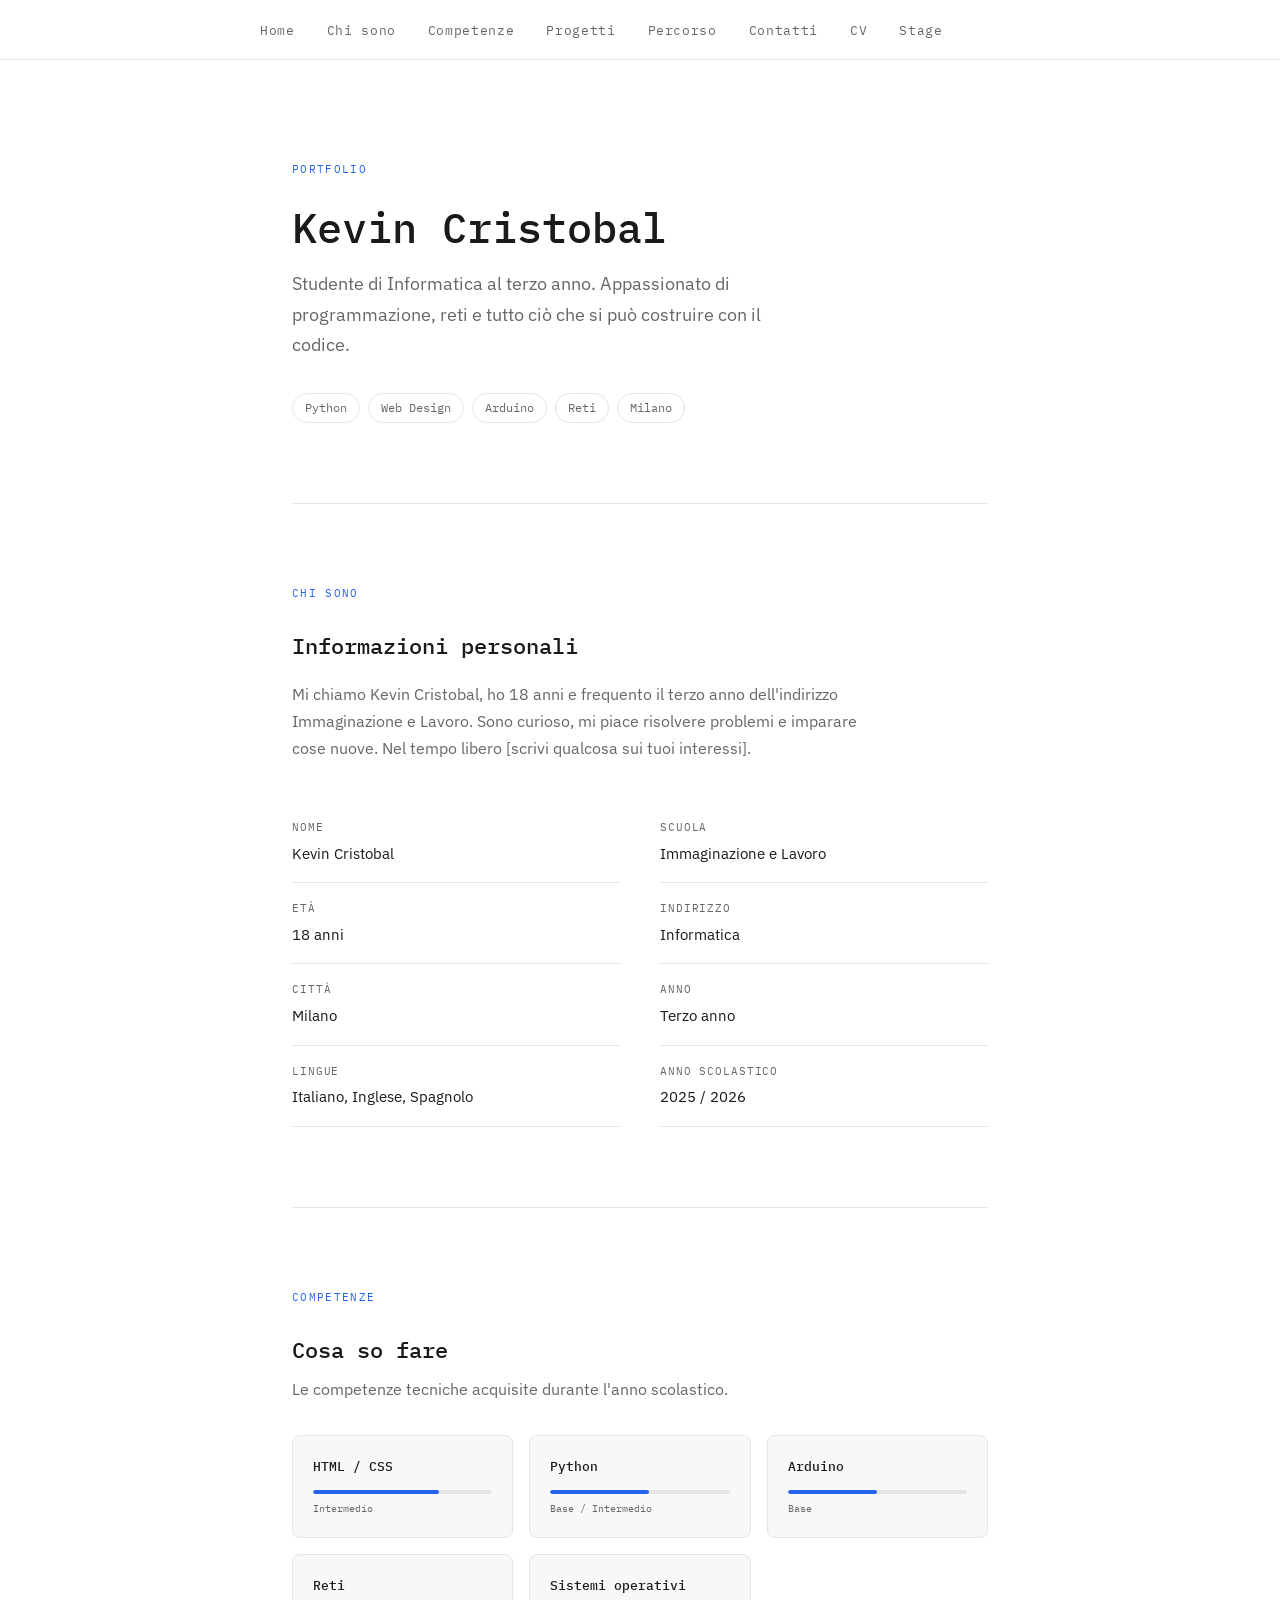
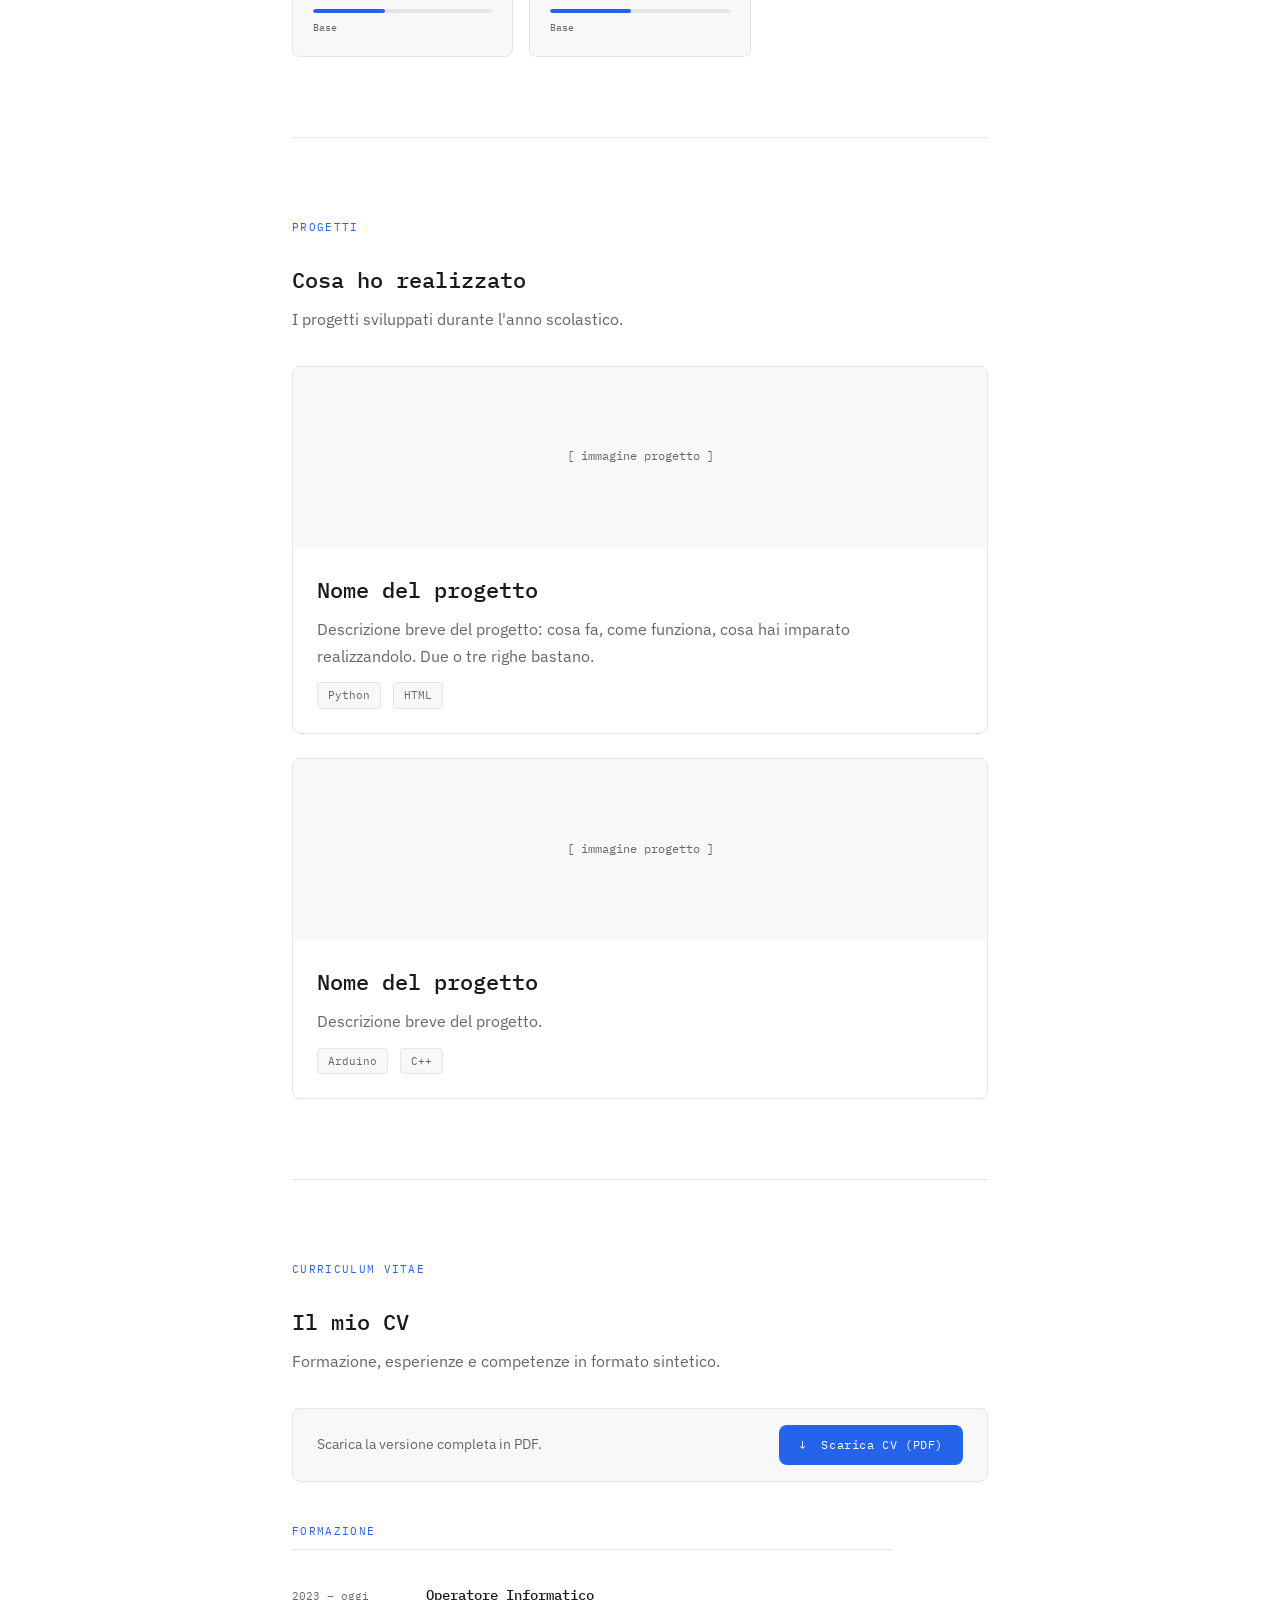
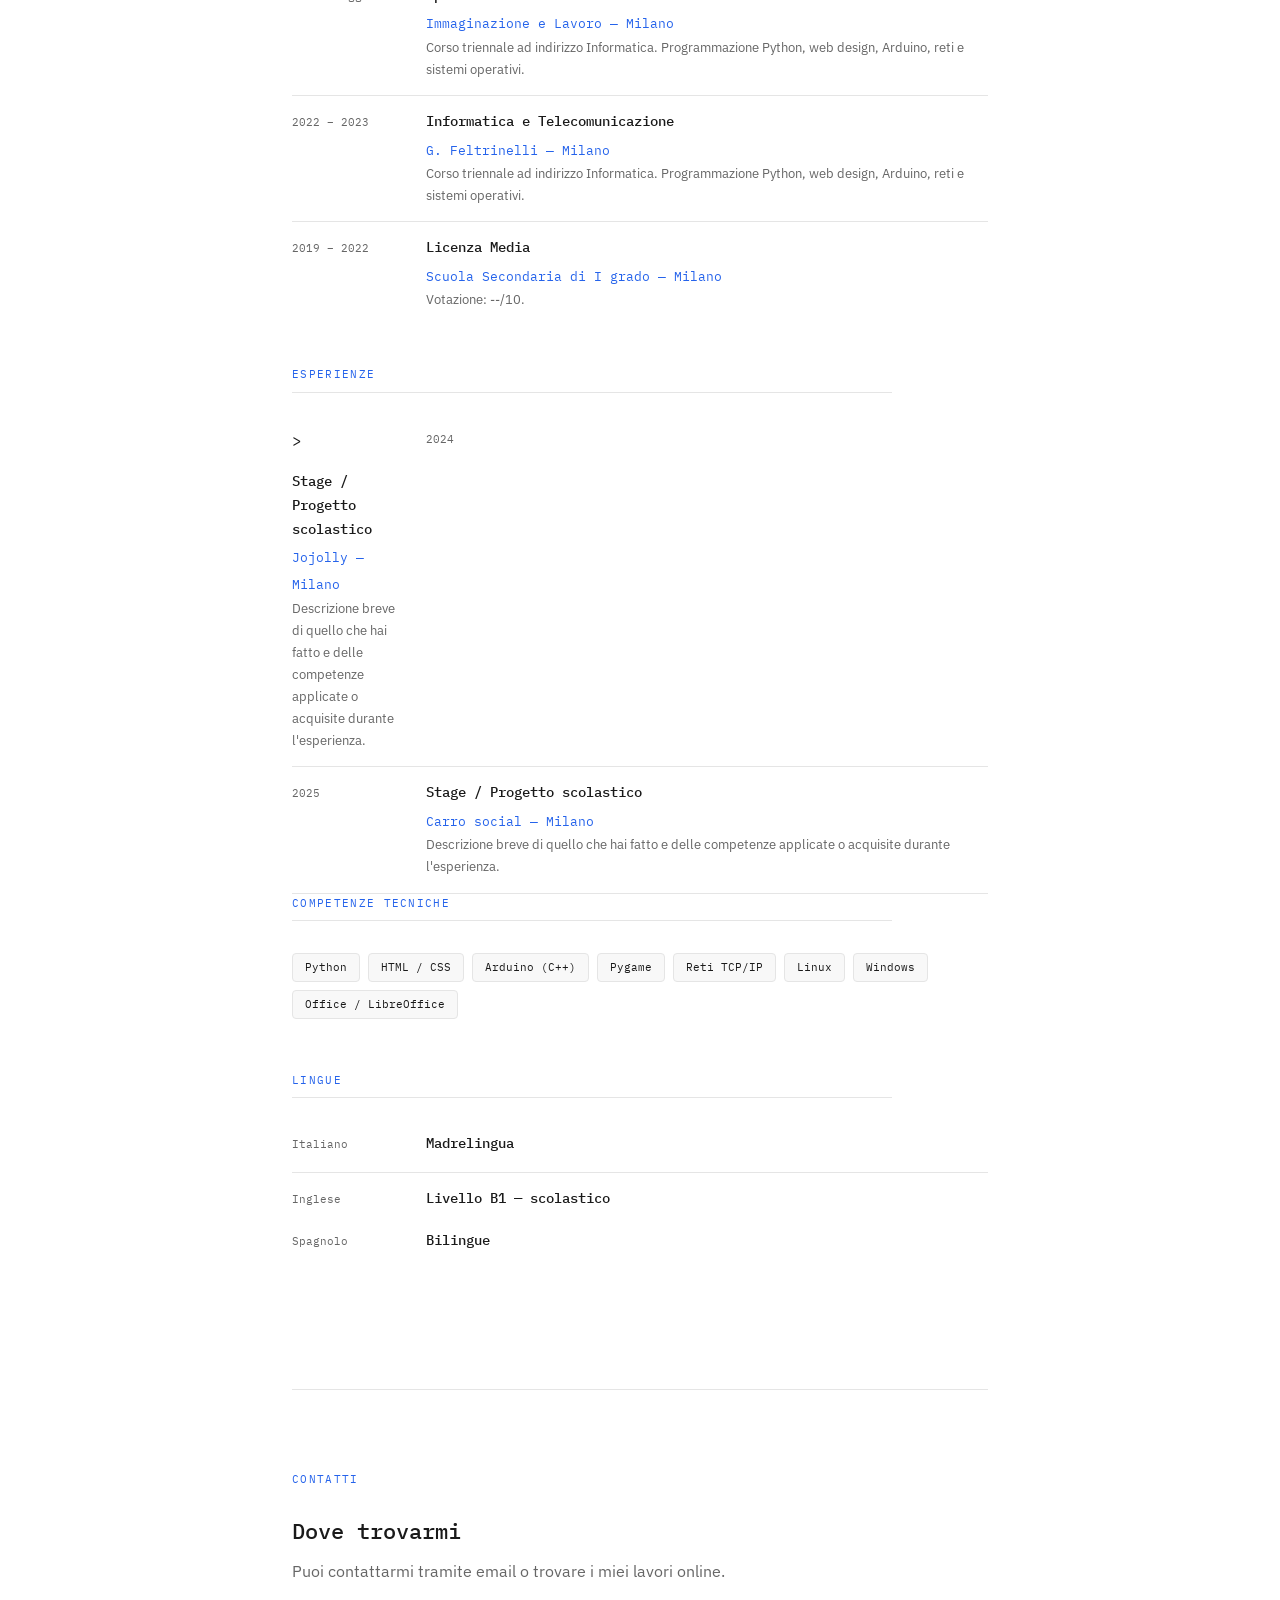
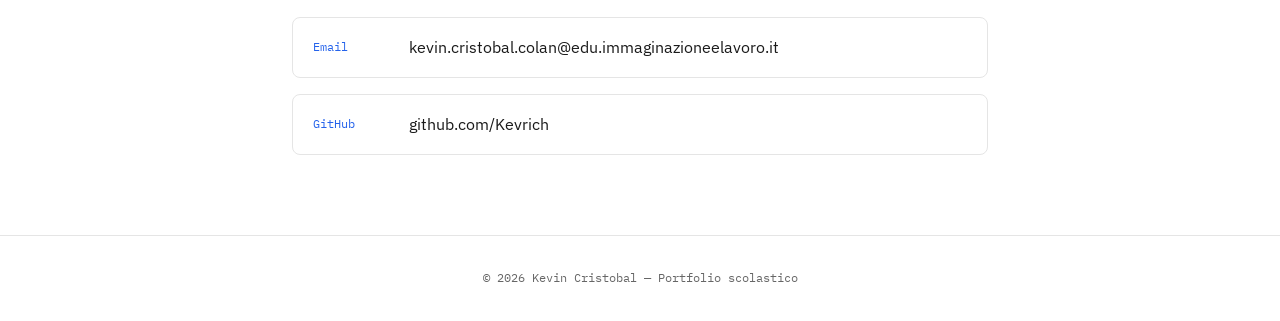
==== index.html @ 0fd861a1 "Update index.html" ====
<!DOCTYPE html>
<html lang="it">
<head>
  <meta charset="UTF-8" />
  <meta name="viewport" content="width=device-width, initial-scale=1.0"/>

  <!-- ✏️ MODIFICA: cambia il titolo con il tuo nome -->
  <title>Kevin Cristobal— Portfolio</title>

  <link rel="preconnect" href="https://fonts.googleapis.com">
  <link href="https://fonts.googleapis.com/css2?family=IBM+Plex+Sans:wght@300;400;500&family=IBM+Plex+Mono:wght@400;500&display=swap" rel="stylesheet">
  <link rel="stylesheet" href="style.css">
</head>

<body>

  <!-- NAVIGAZIONE -->
  <nav>
    <ul>
      <!-- ✏️ puoi cambiare le voci del menu -->
      <li><a href="#hero">Home</a></li>
      <li><a href="#chi-sono">Chi sono</a></li>
      <li><a href="#competenze">Competenze</a></li>
      <li><a href="#progetti">Progetti</a></li>
      <li><a href="#percorso">Percorso</a></li>
      <li><a href="#contatti">Contatti</a></li>
      <li><a href="#cv">CV</a></li>
      <li><a href="./stage.html">Stage</a></li>
    </ul>
  </nav>

  <main>

    <!-- ==========================================
         HERO — presentazione iniziale
         ========================================== -->
    <section id="hero">
      <p class="etichetta">Portfolio</p>

      <!-- ✏️ MODIFICA: il tuo nome e cognome -->
      <h1>Kevin Cristobal</h1>

      <!-- ✏️ MODIFICA: una frase breve su di te -->
      <p class="sottotitolo">
        Studente di Informatica al terzo anno. Appassionato di programmazione,
        reti e tutto ciò che si può costruire con il codice.
      </p>

      <!-- ✏️ MODIFICA: le parole chiave che ti descrivono -->
      <div class="tag-list">
        <span class="tag">Python</span>
        <span class="tag">Web Design</span>
        <span class="tag">Arduino</span>
        <span class="tag">Reti</span>
        <span class="tag">Milano</span>
      </div>
    </section>

    <!-- ==========================================
         CHI SONO
         ========================================== -->
    <section id="chi-sono">
      <p class="etichetta">Chi sono</p>
      <h2>Informazioni personali</h2>

      <!-- ✏️ MODIFICA: scrivi qualcosa su di te -->
      <p style="margin-top: 16px;">
        Mi chiamo Kevin Cristobal, ho 18 anni e frequento il terzo anno
        dell'indirizzo Immaginazione e Lavoro. Sono curioso,
        mi piace risolvere problemi e imparare cose nuove.
        Nel tempo libero [scrivi qualcosa sui tuoi interessi].
      </p>

      <div class="griglia-2col" style="margin-top: 40px;">
        <div>
          <!-- ✏️ MODIFICA: le tue informazioni -->
          <div class="info-riga">
            <span>Nome</span>
            <span>Kevin Cristobal</span>
          </div>
          <div class="info-riga">
            <span>Età</span>
            <span>18 anni</span>
          </div>
          <div class="info-riga">
            <span>Città</span>
            <span>Milano</span>
          </div>
          <div class="info-riga">
            <span>Lingue</span>
            <span>Italiano, Inglese, Spagnolo</span>
          </div>
        </div>
        <div>
          <div class="info-riga">
            <span>Scuola</span>
            <span>Immaginazione e Lavoro</span>
          </div>
          <div class="info-riga">
            <span>Indirizzo</span>
            <span>Informatica</span>
          </div>
          <div class="info-riga">
            <span>Anno</span>
            <span>Terzo anno</span>
          </div>
          <div class="info-riga">
            <span>Anno scolastico</span>
            <span>2025 / 2026</span>
          </div>
        </div>
      </div>
    </section>

    <!-- ==========================================
         COMPETENZE
         ========================================== -->
    <section id="competenze">
      <p class="etichetta">Competenze</p>
      <h2>Cosa so fare</h2>
      <p style="margin-top: 8px;">
        Le competenze tecniche acquisite durante l'anno scolastico.
      </p>

      <!-- ✏️ MODIFICA: le tue competenze e il livello (da 0% a 100%) -->
      <div class="competenze-griglia">

        <div class="competenza-card">
          <h3>HTML / CSS</h3>
          <div class="barra-contenitore">
            <div class="barra" style="width: 70%"></div>
          </div>
          <p class="livello-label">Intermedio</p>
        </div>

        <div class="competenza-card">
          <h3>Python</h3>
          <div class="barra-contenitore">
            <div class="barra" style="width: 55%"></div>
          </div>
          <p class="livello-label">Base / Intermedio</p>
        </div>

        <div class="competenza-card">
          <h3>Arduino</h3>
          <div class="barra-contenitore">
            <div class="barra" style="width: 50%"></div>
          </div>
          <p class="livello-label">Base</p>
        </div>

        <div class="competenza-card">
          <h3>Reti</h3>
          <div class="barra-contenitore">
            <div class="barra" style="width: 40%"></div>
          </div>
          <p class="livello-label">Base</p>
        </div>

        <div class="competenza-card">
          <h3>Sistemi operativi</h3>
          <div class="barra-contenitore">
            <div class="barra" style="width: 45%"></div>
          </div>
          <p class="livello-label">Base</p>
        </div>

        <!-- ✏️ aggiungi altre competenze copiando il blocco sopra -->

      </div>
    </section>

    <!-- ==========================================
         PROGETTI
         ========================================== -->
    <section id="progetti">
      <p class="etichetta">Progetti</p>
      <h2>Cosa ho realizzato</h2>
      <p style="margin-top: 8px;">
        I progetti sviluppati durante l'anno scolastico.
      </p>

      <div class="progetti-lista">

        <!-- PROGETTO 1 — ✏️ MODIFICA con il tuo progetto -->
        <div class="progetto-card">
          <div class="progetto-immagine">
            <!-- ✏️ sostituisci questo placeholder con un'immagine del progetto:
                 <img src="screenshot-progetto.jpg" alt="Nome progetto" style="width:100%;height:100%;object-fit:cover;">
            -->
            [ immagine progetto ]
          </div>
          <div class="progetto-corpo">
            <h2>Nome del progetto</h2>
            <p style="margin-top: 8px;">
              Descrizione breve del progetto: cosa fa, come funziona, cosa hai imparato
              realizzandolo. Due o tre righe bastano.
            </p>
            <div class="progetto-meta">
              <!-- ✏️ aggiungi i linguaggi / strumenti usati -->
              <span class="badge">Python</span>
              <span class="badge">HTML</span>
            </div>
            <!-- ✏️ se hai un link al progetto, inseriscilo qui -->
            <!-- <a href="#" class="progetto-link">→ Vedi il progetto</a> -->
          </div>
        </div>

        <!-- PROGETTO 2 — ✏️ MODIFICA con il tuo progetto -->
        <div class="progetto-card">
          <div class="progetto-immagine">[ immagine progetto ]</div>
          <div class="progetto-corpo">
            <h2>Nome del progetto</h2>
            <p style="margin-top: 8px;">
              Descrizione breve del progetto.
            </p>
            <div class="progetto-meta">
              <span class="badge">Arduino</span>
              <span class="badge">C++</span>
            </div>
          </div>
        </div>

        <!-- ✏️ copia un blocco qui sopra per aggiungere altri progetti -->

      </div>
    </section>

    <!-- ==========================================
         CV
         ========================================== -->
    <section id="cv">
      <p class="etichetta">Curriculum Vitae</p>
      <h2>Il mio CV</h2>
      <p style="margin-top: 8px;">
        Formazione, esperienze e competenze in formato sintetico.
      </p>

      <!-- BOTTONE DOWNLOAD PDF -->
      <div class="cv-download-bar">
        <p>Scarica la versione completa in PDF.</p>
        <!-- ✏️ MODIFICA: sostituisci "cv.pdf" con il nome del tuo file PDF -->
        <a href="c:\Users\Kevin Cristobal\Downloads\KEVIN STEFANO CRISTOBAL COLAN - CV (1).pdf" target="_blank" download="KevinCristobal_CV.pdf" class="btn-scarica">
          ↓ &nbsp;Scarica CV (PDF)
        </a>
      </div>

      <!-- FORMAZIONE -->
      <div class="cv-blocco">
        <p class="cv-blocco-titolo">Formazione</p>

        <!-- ✏️ MODIFICA: il tuo percorso scolastico -->
        <div class="cv-riga">
          <span class="cv-periodo">2023 – oggi</span>
          <div class="cv-contenuto">
            <h3>Operatore Informatico</h3>
            <span class="cv-luogo">Immaginazione e Lavoro — Milano</span>
            <p>Corso triennale ad indirizzo Informatica. Programmazione Python,
               web design, Arduino, reti e sistemi operativi.</p>
          </div>
        </div>

        <div class="cv-riga">
          <span class="cv-periodo">2022 – 2023</span>
          <div class="cv-contenuto">
            <h3>Informatica e Telecomunicazione</h3>
            <span class="cv-luogo">G. Feltrinelli — Milano</span>
            <p>Corso triennale ad indirizzo Informatica. Programmazione Python,
               web design, Arduino, reti e sistemi operativi.</p>
          </div>
        </div>


        <div class="cv-riga">
          <span class="cv-periodo">2019 – 2022</span>
          <div class="cv-contenuto">
            <h3>Licenza Media</h3>
            <!-- ✏️ MODIFICA: la tua scuola media -->
            <span class="cv-luogo">Scuola Secondaria di I grado — Milano</span>
            <p>Votazione: --/10.</p>
          </div>
        </div>

        <!-- ✏️ aggiungi altri blocchi copiando una cv-riga -->
      </div>

      <!-- ESPERIENZE -->
      <div class="cv-blocco">
        <p class="cv-blocco-titolo">Esperienze</p>
        <div class="cv-riga">
        <!-- ✏️ MODIFICA: aggiungi stage, lavori, volontariato, ecc. -->>
          <span class="cv-periodo">2024</span>
          <div class="cv-contenuto">
            <h3>Stage / Progetto scolastico</h3>
            <!-- ✏️ MODIFICA: azienda o contesto -->
            <span class="cv-luogo">Jojolly — Milano</span>
            <p>Descrizione breve di quello che hai fatto e delle competenze
               applicate o acquisite durante l'esperienza.</p>
          </div>
          </div>
              <div class="cv-riga">
          <span class="cv-periodo">2025</span>
          <div class="cv-contenuto">
            <h3>Stage / Progetto scolastico</h3>
            <!-- ✏️ MODIFICA: azienda o contesto -->
            <span class="cv-luogo">Carro social — Milano</span>
            <p>Descrizione breve di quello che hai fatto e delle competenze
               applicate o acquisite durante l'esperienza.</p>
          </div>

        <!-- ✏️ se non hai esperienze lavorative ancora, puoi rimuovere
             questa sezione o usarla per progetti extrascolastici -->
      </div>

      <!-- COMPETENZE TECNICHE -->
      <div class="cv-blocco">
        <p class="cv-blocco-titolo">Competenze tecniche</p>
        <!-- ✏️ MODIFICA: le tue competenze -->
        <div class="cv-skill-lista">
          <span class="cv-skill">Python</span>
          <span class="cv-skill">HTML / CSS</span>
          <span class="cv-skill">Arduino (C++)</span>
          <span class="cv-skill">Pygame</span>
          <span class="cv-skill">Reti TCP/IP</span>
          <span class="cv-skill">Linux</span>
          <span class="cv-skill">Windows</span>
          <span class="cv-skill">Office / LibreOffice</span>
        </div>
      </div>

      <!-- LINGUE -->
      <div class="cv-blocco">
        <p class="cv-blocco-titolo">Lingue</p>

        <div class="cv-riga">
          <span class="cv-periodo">Italiano</span>
          <div class="cv-contenuto">
            <h3>Madrelingua</h3>
          </div>
        </div>

        <div class="cv-riga">
          <span class="cv-periodo">Inglese</span>
          <div class="cv-contenuto">
            <!-- ✏️ MODIFICA: il tuo livello -->
            <h3>Livello B1 — scolastico</h3>
          </div>

          <span class="cv-periodo">Spagnolo</span>
          <div class="cv-contenuto">
            <!-- ✏️ MODIFICA: il tuo livello -->
            <h3>Bilingue</h3>
          </div>
        </div>
      </div>

    </section>

    <!-- ==========================================
         CONTATTI
         ========================================== -->
    <section id="contatti">
      <p class="etichetta">Contatti</p>
      <h2>Dove trovarmi</h2>
      <p style="margin-top: 8px;">
        Puoi contattarmi tramite email o trovare i miei lavori online.
      </p>

      <div class="contatti-lista">

        <!-- ✏️ MODIFICA: la tua email -->
        <a href="/cdn-cgi/l/email-protection#3b4f4e5a7b5e565a525715524f" class="contatto-riga">
          <span class="contatto-icona">Email</span>
          <span><span class="__cf_email__" data-cfemail="5d29283c1d38303c3431733429">kevin.cristobal.colan@edu.immaginazioneelavoro.it</span></span>
        </a>

        <!-- ✏️ MODIFICA: il tuo profilo GitHub (se ce l'hai) -->
        <a href="https://github.com/tuousername" class="contatto-riga" target="_blank">
          <span class="contatto-icona">GitHub</span>
          <span>github.com/Kevrich</span>
        </a>

        <!-- ✏️ aggiungi altri link (LinkedIn, ecc.) copiando il blocco sopra
             oppure cancella quelli che non usi -->

      </div>
    </section>

    

  </main>

    <footer>
    <!-- ✏️ MODIFICA: il tuo nome -->
    © 2026 Kevin Cristobal — Portfolio scolastico
  </footer>

</body>
</html>
---- style.css ----
/* =============================================
   VARIABILI — modifica qui i colori del sito
   Cambiarle qui le cambia su TUTTE le pagine
   ============================================= */
:root {
  --colore-sfondo:     #ffffff;
  --colore-testo:      #1a1a1a;
  --colore-testo-muto: #666666;
  --colore-accento:    #2563eb;   /* ✏️ cambia questo colore con il tuo preferito */
  --colore-bordo:      #e5e5e5;
  --colore-card:       #f8f8f8;

  --font-titoli: 'IBM Plex Mono', monospace;
  --font-testo:  'IBM Plex Sans', sans-serif;

  --larghezza-max: 760px;
  --raggio:        8px;
}

/* =============================================
   RESET E BASE
   ============================================= */
*, *::before, *::after {
  box-sizing: border-box;
  margin: 0;
  padding: 0;
}

html {
  scroll-behavior: smooth;
}

body {
  background-color: var(--colore-sfondo);
  color: var(--colore-testo);
  font-family: var(--font-testo);
  font-size: 16px;
  line-height: 1.7;
}

/* =============================================
   NAVIGAZIONE
   ============================================= */
nav {
  position: sticky;
  top: 0;
  background-color: var(--colore-sfondo);
  border-bottom: 1px solid var(--colore-bordo);
  z-index: 100;
  padding: 0 32px;
}

nav ul {
  list-style: none;
  display: flex;
  gap: 32px;
  max-width: var(--larghezza-max);
  margin: 0 auto;
  padding: 16px 0;
}

nav a {
  text-decoration: none;
  color: var(--colore-testo-muto);
  font-size: 13px;
  font-family: var(--font-titoli);
  letter-spacing: 0.05em;
  transition: color 0.2s;
}

nav a:hover,
nav a.attivo {
  color: var(--colore-accento);
}

/* =============================================
   LAYOUT PRINCIPALE
   ============================================= */
main {
  max-width: var(--larghezza-max);
  margin: 0 auto;
  padding: 0 32px;
}

section {
  padding: 80px 0;
  border-bottom: 1px solid var(--colore-bordo);
}

section:last-child {
  border-bottom: none;
}

/* =============================================
   TIPOGRAFIA
   ============================================= */
.etichetta {
  font-family: var(--font-titoli);
  font-size: 11px;
  letter-spacing: 0.12em;
  text-transform: uppercase;
  color: var(--colore-accento);
  margin-bottom: 24px;
}

h1 {
  font-family: var(--font-titoli);
  font-size: clamp(28px, 5vw, 42px);
  font-weight: 500;
  line-height: 1.2;
  margin-bottom: 16px;
}

/* h1 nella pagina stage è leggermente più piccolo */
.pagina-stage h1 {
  font-size: clamp(24px, 4vw, 36px);
}

h2 {
  font-family: var(--font-titoli);
  font-size: 22px;
  font-weight: 500;
  margin-bottom: 8px;
}

h3 {
  font-family: var(--font-titoli);
  font-size: 15px;
  font-weight: 500;
  margin-bottom: 6px;
}

p {
  color: var(--colore-testo-muto);
  max-width: 600px;
}

a {
  color: var(--colore-accento);
}

/* =============================================
   SEZIONE HERO (intestazione — solo index)
   ============================================= */
#hero {
  padding: 100px 0 80px;
}

#hero .sottotitolo {
  font-size: 18px;
  color: var(--colore-testo-muto);
  margin-bottom: 32px;
  max-width: 520px;
}

.tag-list {
  display: flex;
  flex-wrap: wrap;
  gap: 8px;
  margin-top: 24px;
}

.tag {
  font-family: var(--font-titoli);
  font-size: 12px;
  padding: 4px 12px;
  border: 1px solid var(--colore-bordo);
  border-radius: 100px;
  color: var(--colore-testo-muto);
}

/* =============================================
   SEZIONE CHI SONO — griglia 2 colonne
   ============================================= */
.griglia-2col {
  display: grid;
  grid-template-columns: 1fr 1fr;
  gap: 40px;
  margin-top: 32px;
}

.info-riga {
  display: flex;
  flex-direction: column;
  gap: 4px;
  padding: 16px 0;
  border-bottom: 1px solid var(--colore-bordo);
}

.info-riga span:first-child {
  font-family: var(--font-titoli);
  font-size: 11px;
  text-transform: uppercase;
  letter-spacing: 0.08em;
  color: var(--colore-testo-muto);
}

.info-riga span:last-child {
  font-size: 15px;
  color: var(--colore-testo);
}

/* =============================================
   SEZIONE COMPETENZE
   ============================================= */
.competenze-griglia {
  display: grid;
  grid-template-columns: repeat(auto-fill, minmax(200px, 1fr));
  gap: 16px;
  margin-top: 32px;
}

.competenza-card {
  background: var(--colore-card);
  border: 1px solid var(--colore-bordo);
  border-radius: var(--raggio);
  padding: 20px;
}

.competenza-card h3 {
  font-size: 13px;
  margin-bottom: 12px;
  color: var(--colore-testo);
}

.barra-contenitore {
  background: var(--colore-bordo);
  border-radius: 4px;
  height: 4px;
  overflow: hidden;
}

.barra {
  height: 100%;
  background: var(--colore-accento);
  border-radius: 4px;
}

.livello-label {
  font-family: var(--font-titoli);
  font-size: 10px;
  color: var(--colore-testo-muto);
  margin-top: 6px;
}

/* =============================================
   SEZIONE PROGETTI
   ============================================= */
.progetti-lista {
  display: flex;
  flex-direction: column;
  gap: 24px;
  margin-top: 32px;
}

.progetto-card {
  border: 1px solid var(--colore-bordo);
  border-radius: var(--raggio);
  overflow: hidden;
  transition: border-color 0.2s;
}

.progetto-card:hover {
  border-color: var(--colore-accento);
}

.progetto-immagine {
  width: 100%;
  height: 180px;
  background: var(--colore-card);
  display: flex;
  align-items: center;
  justify-content: center;
  font-family: var(--font-titoli);
  font-size: 12px;
  color: var(--colore-testo-muto);
  /* ✏️ puoi sostituire il colore di sfondo con un'immagine:
     background: url('immagine-progetto.jpg') center/cover; */
}

.progetto-corpo {
  padding: 24px;
}

.progetto-meta {
  display: flex;
  gap: 12px;
  margin-top: 12px;
  flex-wrap: wrap;
}

.badge {
  font-family: var(--font-titoli);
  font-size: 11px;
  padding: 3px 10px;
  border-radius: 4px;
  background: var(--colore-card);
  border: 1px solid var(--colore-bordo);
  color: var(--colore-testo-muto);
}

.progetto-link {
  display: inline-block;
  margin-top: 16px;
  font-family: var(--font-titoli);
  font-size: 12px;
  color: var(--colore-accento);
  text-decoration: none;
}

.progetto-link:hover {
  text-decoration: underline;
}

/* =============================================
   SEZIONE PERCORSO — timeline
   ============================================= */
.timeline {
  margin-top: 32px;
  display: flex;
  flex-direction: column;
  gap: 0;
}

.timeline-item {
  display: grid;
  grid-template-columns: 100px 1fr;
  gap: 24px;
  padding-bottom: 32px;
  position: relative;
}

.timeline-item::before {
  content: '';
  position: absolute;
  left: 91px;
  top: 6px;
  bottom: 0;
  width: 1px;
  background: var(--colore-bordo);
}

.timeline-item:last-child::before {
  display: none;
}

.timeline-anno {
  font-family: var(--font-titoli);
  font-size: 12px;
  color: var(--colore-testo-muto);
  padding-top: 2px;
  text-align: right;
}

.timeline-contenuto {
  padding-left: 20px;
  position: relative;
}

.timeline-contenuto::before {
  content: '';
  position: absolute;
  left: -4px;
  top: 7px;
  width: 8px;
  height: 8px;
  border-radius: 50%;
  background: var(--colore-accento);
}

/* =============================================
   SEZIONE CONTATTI
   ============================================= */
.contatti-lista {
  margin-top: 32px;
  display: flex;
  flex-direction: column;
  gap: 16px;
}

.contatto-riga {
  display: flex;
  align-items: center;
  gap: 16px;
  padding: 16px 20px;
  border: 1px solid var(--colore-bordo);
  border-radius: var(--raggio);
  text-decoration: none;
  color: var(--colore-testo);
  transition: border-color 0.2s, background 0.2s;
}

.contatto-riga:hover {
  border-color: var(--colore-accento);
  background: var(--colore-card);
}

.contatto-icona {
  font-family: var(--font-titoli);
  font-size: 12px;
  color: var(--colore-accento);
  min-width: 80px;
}

/* =============================================
   SEZIONE CV
   ============================================= */
.cv-download-bar {
  display: flex;
  align-items: center;
  justify-content: space-between;
  background: var(--colore-card);
  border: 1px solid var(--colore-bordo);
  border-radius: var(--raggio);
  padding: 16px 24px;
  margin-top: 32px;
  margin-bottom: 40px;
  flex-wrap: wrap;
  gap: 12px;
}

.cv-download-bar p {
  font-size: 14px;
  max-width: none;
}

.btn-scarica {
  display: inline-flex;
  align-items: center;
  gap: 8px;
  background: var(--colore-accento);
  color: #fff;
  text-decoration: none;
  font-family: var(--font-titoli);
  font-size: 12px;
  letter-spacing: 0.05em;
  padding: 10px 20px;
  border-radius: var(--raggio);
  transition: opacity 0.2s;
  white-space: nowrap;
}

.btn-scarica:hover {
  opacity: 0.85;
  color: #fff;
}

.cv-blocco {
  margin-bottom: 40px;
}

.cv-blocco-titolo {
  font-family: var(--font-titoli);
  font-size: 11px;
  letter-spacing: 0.12em;
  text-transform: uppercase;
  color: var(--colore-accento);
  border-bottom: 1px solid var(--colore-bordo);
  padding-bottom: 8px;
  margin-bottom: 20px;
}

.cv-riga {
  display: grid;
  grid-template-columns: 110px 1fr;
  gap: 16px 24px;
  padding: 14px 0;
  border-bottom: 1px solid var(--colore-bordo);
  align-items: start;
}

.cv-riga:last-child {
  border-bottom: none;
}

.cv-periodo {
  font-family: var(--font-titoli);
  font-size: 11px;
  color: var(--colore-testo-muto);
  padding-top: 3px;
}

.cv-contenuto h3 {
  font-size: 14px;
  font-weight: 500;
  margin-bottom: 2px;
  color: var(--colore-testo);
}

.cv-contenuto .cv-luogo {
  font-size: 13px;
  color: var(--colore-accento);
  font-family: var(--font-titoli);
  margin-bottom: 4px;
}

.cv-contenuto p {
  font-size: 13px;
  color: var(--colore-testo-muto);
  max-width: none;
  margin: 0;
}

.cv-skill-lista {
  display: flex;
  flex-wrap: wrap;
  gap: 8px;
  padding: 12px 0;
}

.cv-skill {
  font-family: var(--font-titoli);
  font-size: 11px;
  padding: 4px 12px;
  border-radius: 4px;
  background: var(--colore-card);
  border: 1px solid var(--colore-bordo);
  color: var(--colore-testo);
}

/* =============================================
   PAGINA STAGE — componenti specifici
   ============================================= */

/* Intestazione pagina stage */
#intro {
  padding: 80px 0 60px;
}

#intro p {
  margin-top: 12px;
  max-width: 520px;
}

/* Numerazione stage (cerchio colorato) */
.numero-stage {
  display: inline-flex;
  align-items: center;
  justify-content: center;
  width: 32px;
  height: 32px;
  border-radius: 50%;
  background: var(--colore-accento);
  color: #fff;
  font-family: var(--font-titoli);
  font-size: 14px;
  font-weight: 500;
  margin-bottom: 24px;
}

/* Scheda azienda */
.scheda-azienda {
  border: 1px solid var(--colore-bordo);
  border-radius: var(--raggio);
  overflow: hidden;
  margin-bottom: 40px;
}

.scheda-header {
  background: var(--colore-card);
  border-bottom: 1px solid var(--colore-bordo);
  padding: 20px 24px;
  display: flex;
  align-items: flex-start;
  justify-content: space-between;
  gap: 16px;
  flex-wrap: wrap;
}

.scheda-header h2 {
  font-size: 18px;
  margin-bottom: 0;
}

.scheda-header .settore-badge {
  font-family: var(--font-titoli);
  font-size: 11px;
  padding: 4px 12px;
  border: 1px solid var(--colore-bordo);
  border-radius: 100px;
  color: var(--colore-testo-muto);
  background: var(--colore-sfondo);
  white-space: nowrap;
}

.scheda-corpo {
  padding: 0;
}

.scheda-riga {
  display: grid;
  grid-template-columns: 160px 1fr;
  border-bottom: 1px solid var(--colore-bordo);
}

.scheda-riga:last-child {
  border-bottom: none;
}

.scheda-label {
  font-family: var(--font-titoli);
  font-size: 11px;
  text-transform: uppercase;
  letter-spacing: 0.08em;
  color: var(--colore-testo-muto);
  padding: 16px 24px;
  background: var(--colore-card);
  border-right: 1px solid var(--colore-bordo);
  display: flex;
  align-items: flex-start;
}

.scheda-valore {
  padding: 14px 24px;
  font-size: 15px;
  color: var(--colore-testo);
}

/* Lista attività dentro la scheda */
.attivita-lista {
  list-style: none;
  display: flex;
  flex-direction: column;
  gap: 6px;
  padding: 14px 24px;
}

.attivita-lista li {
  font-size: 15px;
  color: var(--colore-testo);
  display: flex;
  gap: 10px;
  align-items: flex-start;
}

.attivita-lista li::before {
  content: '—';
  color: var(--colore-accento);
  font-family: var(--font-titoli);
  flex-shrink: 0;
  margin-top: 1px;
}

/* Relazione */
.relazione-contenitore {
  margin-top: 8px;
}

.relazione-contenitore h3 {
  font-size: 13px;
  font-weight: 500;
  text-transform: uppercase;
  letter-spacing: 0.08em;
  color: var(--colore-testo-muto);
  margin-bottom: 16px;
}

.relazione-testo {
  display: flex;
  flex-direction: column;
  gap: 16px;
}

.relazione-paragrafo {
  border-left: 3px solid var(--colore-bordo);
  padding-left: 20px;
}

.relazione-paragrafo .para-titolo {
  font-family: var(--font-titoli);
  font-size: 12px;
  text-transform: uppercase;
  letter-spacing: 0.08em;
  color: var(--colore-accento);
  margin-bottom: 6px;
}

.relazione-paragrafo p {
  font-size: 15px;
  line-height: 1.75;
  /* ✏️ il testo della relazione va qui */
}

/* =============================================
   FOOTER
   ============================================= */
footer {
  border-top: 1px solid var(--colore-bordo);
  padding: 32px;
  text-align: center;
  font-family: var(--font-titoli);
  font-size: 12px;
  color: var(--colore-testo-muto);
}

/* =============================================
   RESPONSIVE (schermi piccoli)
   ============================================= */
@media (max-width: 6c00px) {
  main  { padding: 0 20px; }
  nav   { padding: 0 20px; }

  /* index */
  .griglia-2col      { grid-template-columns: 1fr; }
  .timeline-item     { grid-template-columns: 70px 1fr; }
  .cv-riga           { grid-template-columns: 1fr; gap: 4px; }
  .cv-periodo        { padding-top: 0; }
  .cv-download-bar   { flex-direction: column; align-items: flex-start; }

  /* stage */
  .scheda-riga       { grid-template-columns: 1fr; }
  .scheda-label      { border-right: none; border-bottom: 1px solid var(--colore-bordo); }
  .scheda-header     { flex-direction: column; gap: 8px; }
}
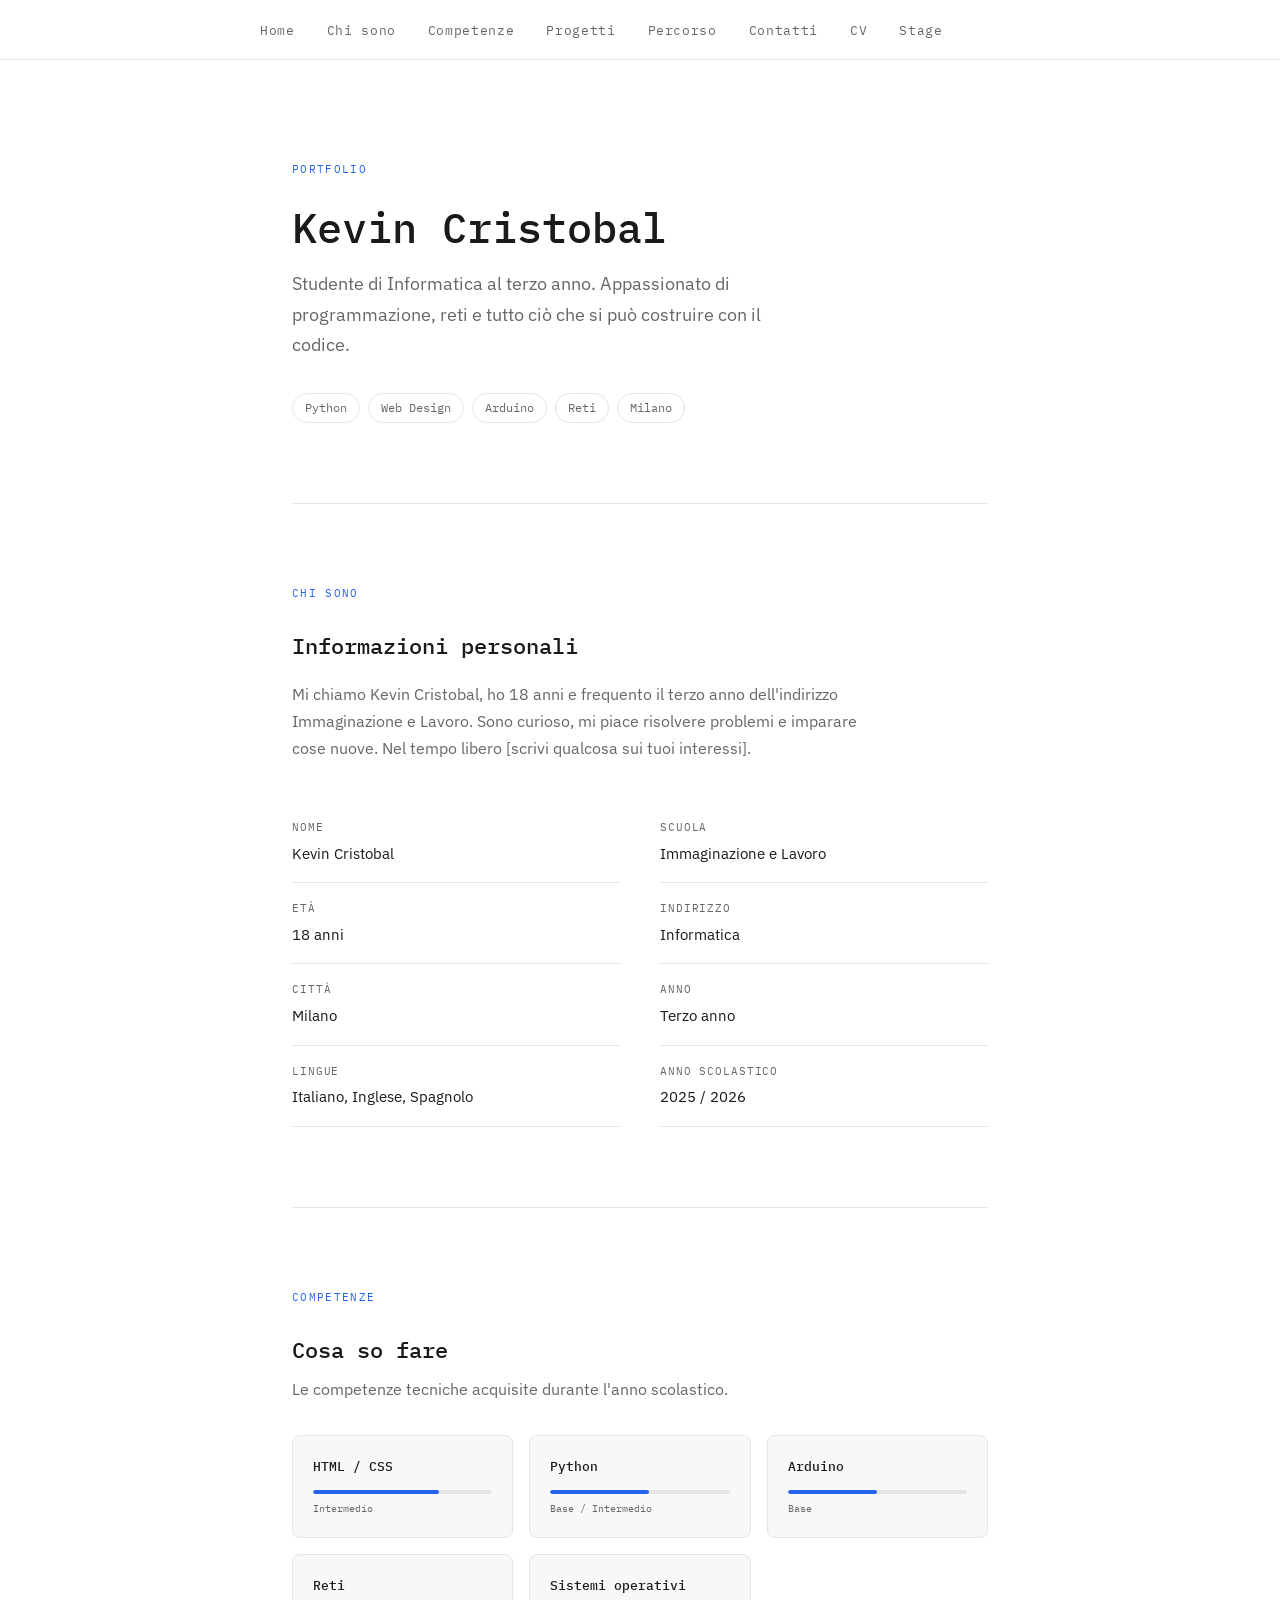
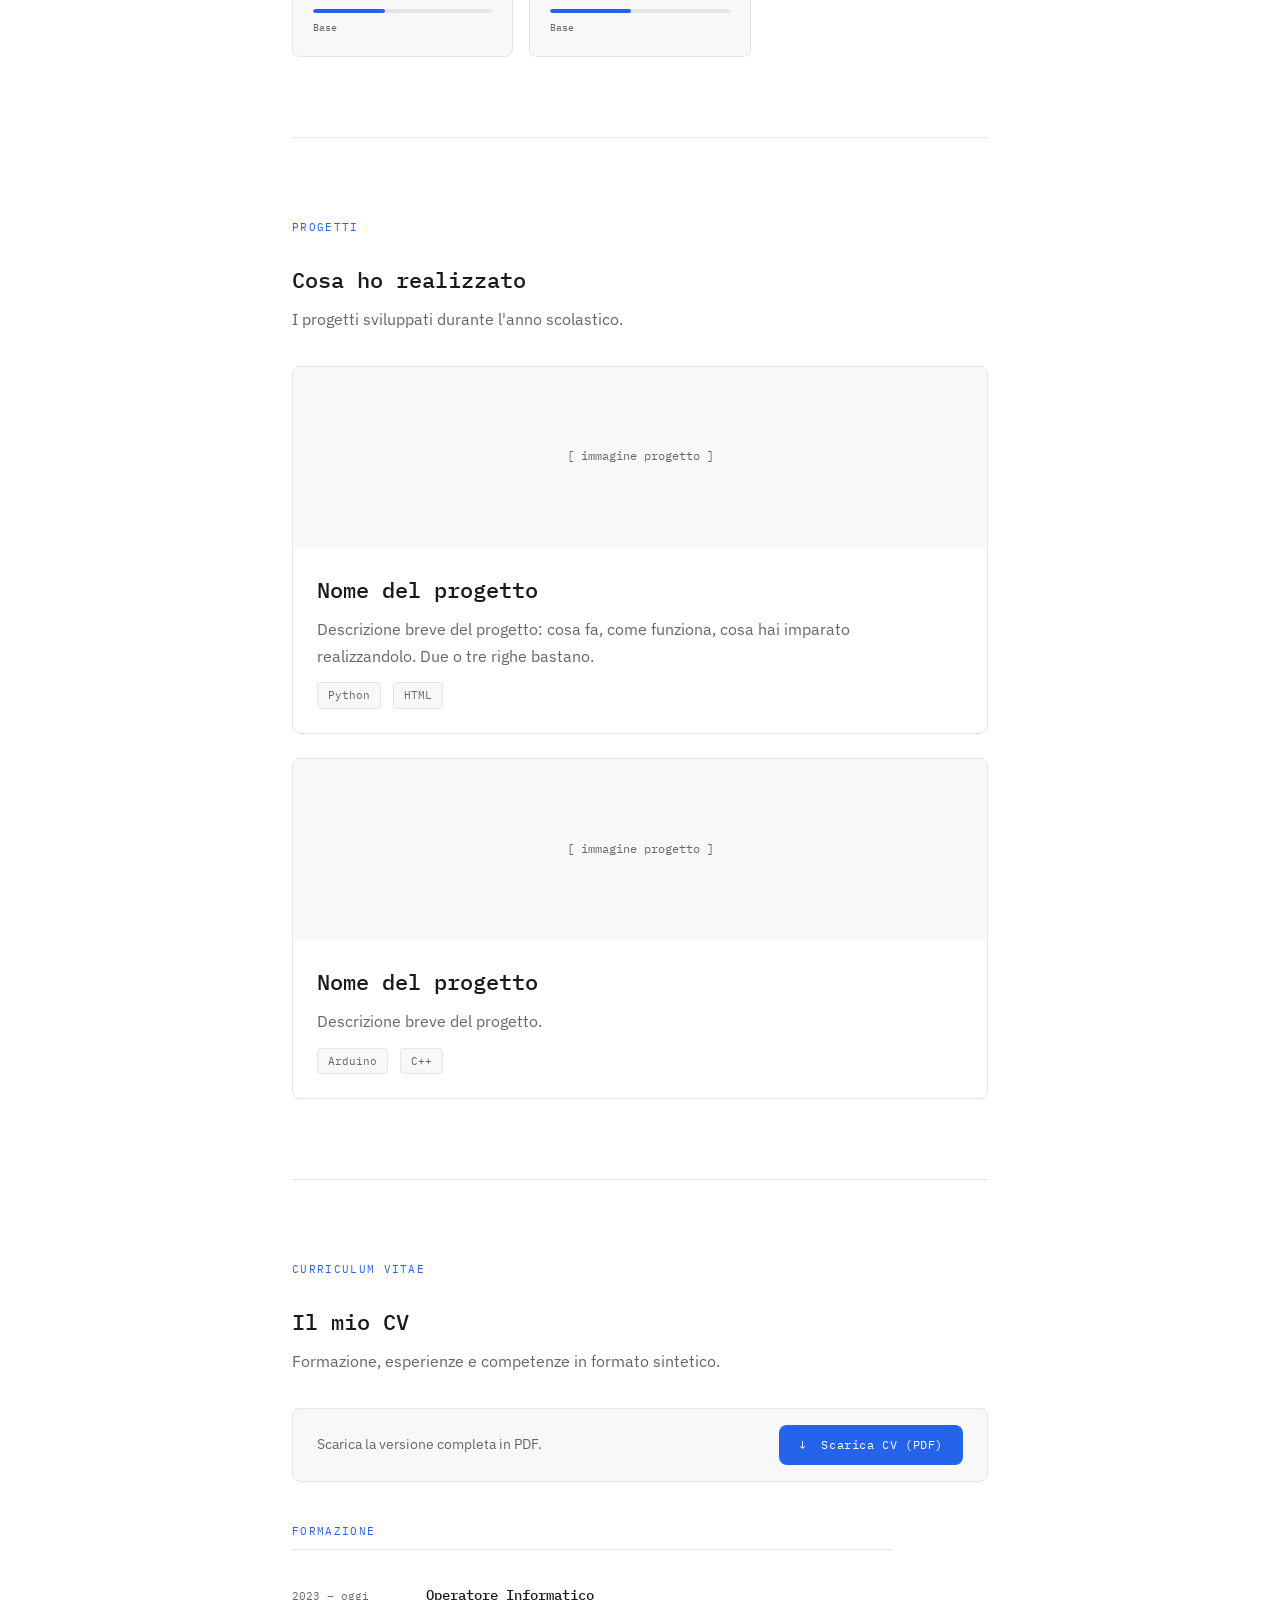
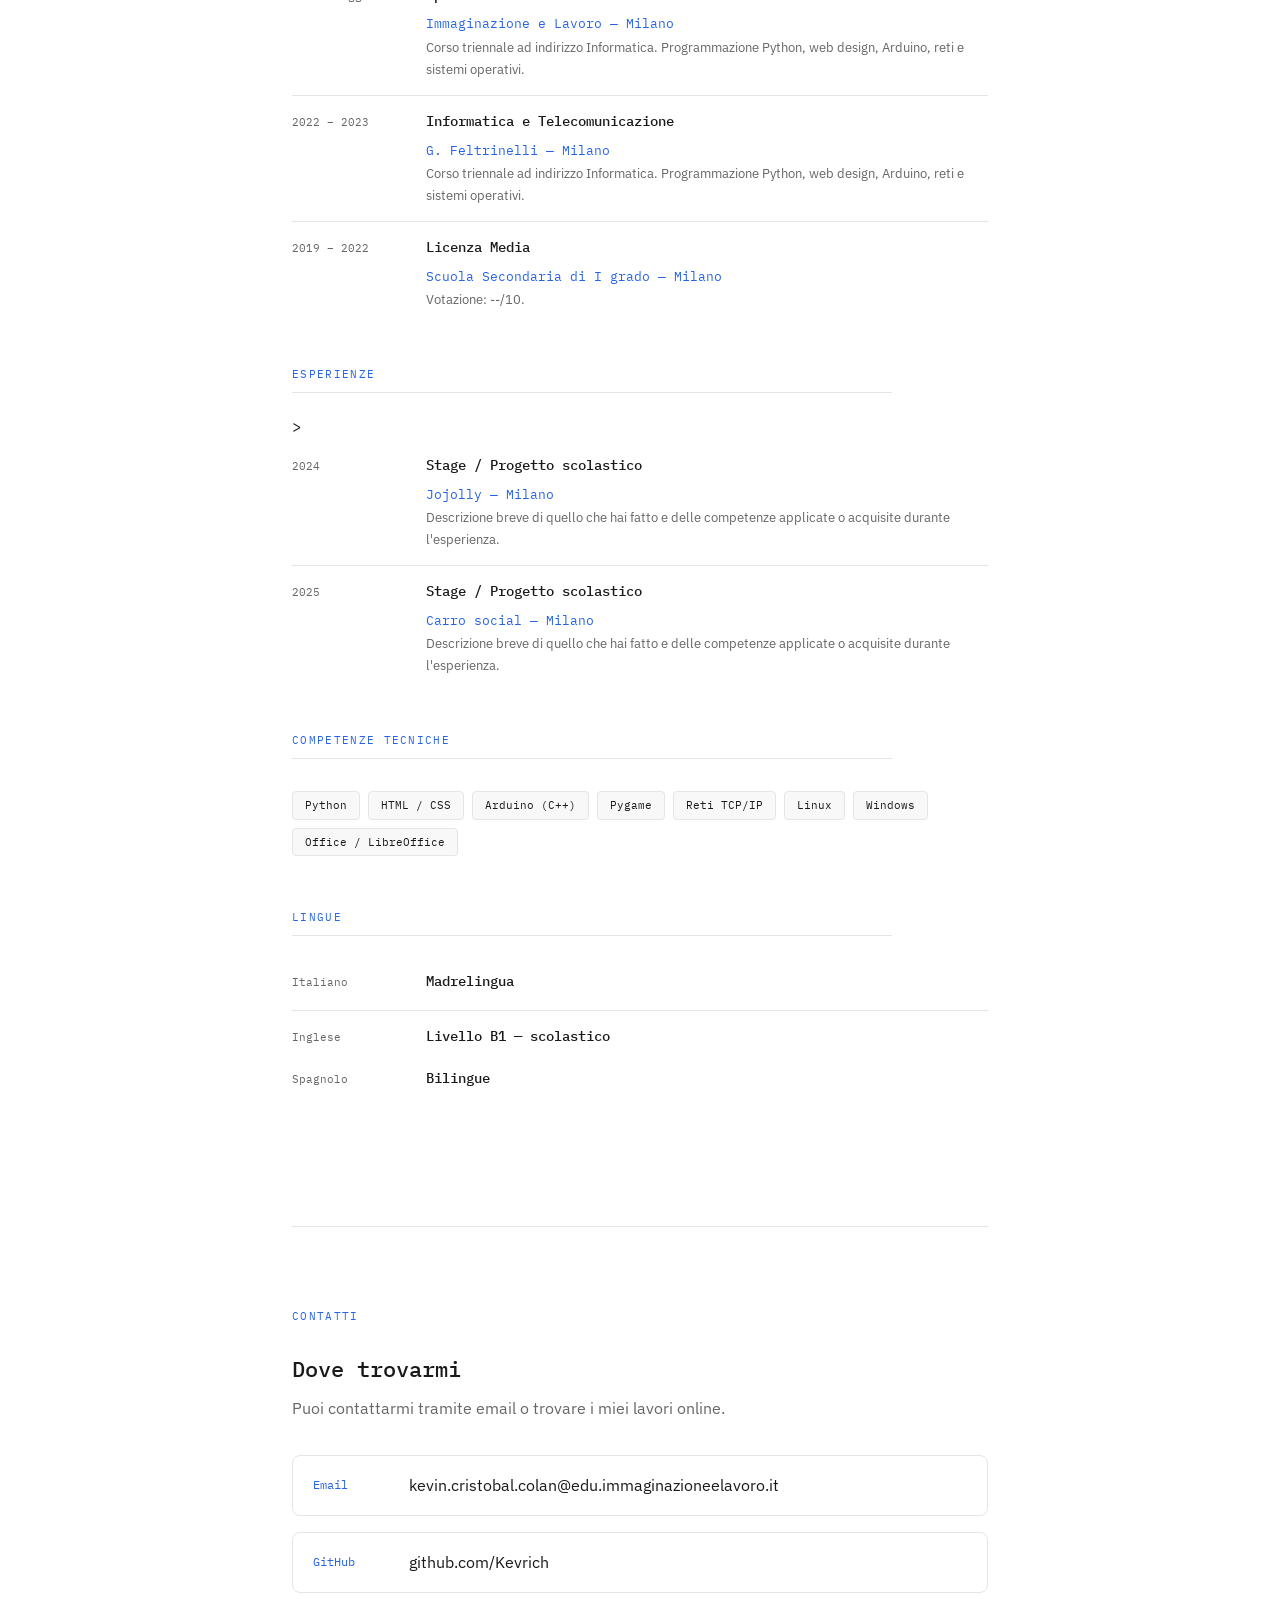
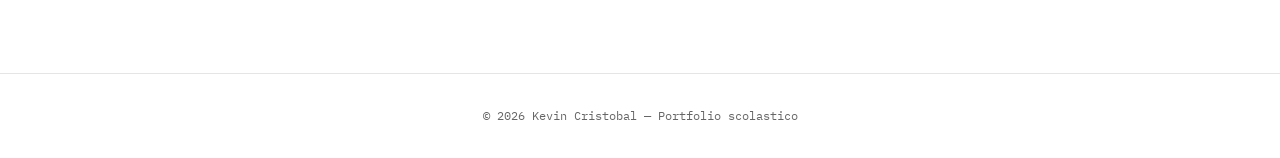
==== commit 29d0baf6: "Update index.html" ====
--- a/index.html
+++ b/index.html
@@ -287,18 +287,21 @@
       <!-- ESPERIENZE -->
       <div class="cv-blocco">
         <p class="cv-blocco-titolo">Esperienze</p>
-        <div class="cv-riga">
+        
+      
         <!-- ✏️ MODIFICA: aggiungi stage, lavori, volontariato, ecc. -->>
-          <span class="cv-periodo">2024</span>
+        <div class="cv-riga">
+        <span class="cv-periodo">2024</span>
           <div class="cv-contenuto">
             <h3>Stage / Progetto scolastico</h3>
             <!-- ✏️ MODIFICA: azienda o contesto -->
             <span class="cv-luogo">Jojolly — Milano</span>
             <p>Descrizione breve di quello che hai fatto e delle competenze
                applicate o acquisite durante l'esperienza.</p>
-          </div>
-          </div>
-              <div class="cv-riga">
+            </div>
+          </div>
+
+          <div class="cv-riga">
           <span class="cv-periodo">2025</span>
           <div class="cv-contenuto">
             <h3>Stage / Progetto scolastico</h3>
@@ -307,10 +310,12 @@
             <p>Descrizione breve di quello che hai fatto e delle competenze
                applicate o acquisite durante l'esperienza.</p>
           </div>
+           
 
         <!-- ✏️ se non hai esperienze lavorative ancora, puoi rimuovere
              questa sezione o usarla per progetti extrascolastici -->
-      </div>
+            </div>
+            </div>
 
       <!-- COMPETENZE TECNICHE -->
       <div class="cv-blocco">
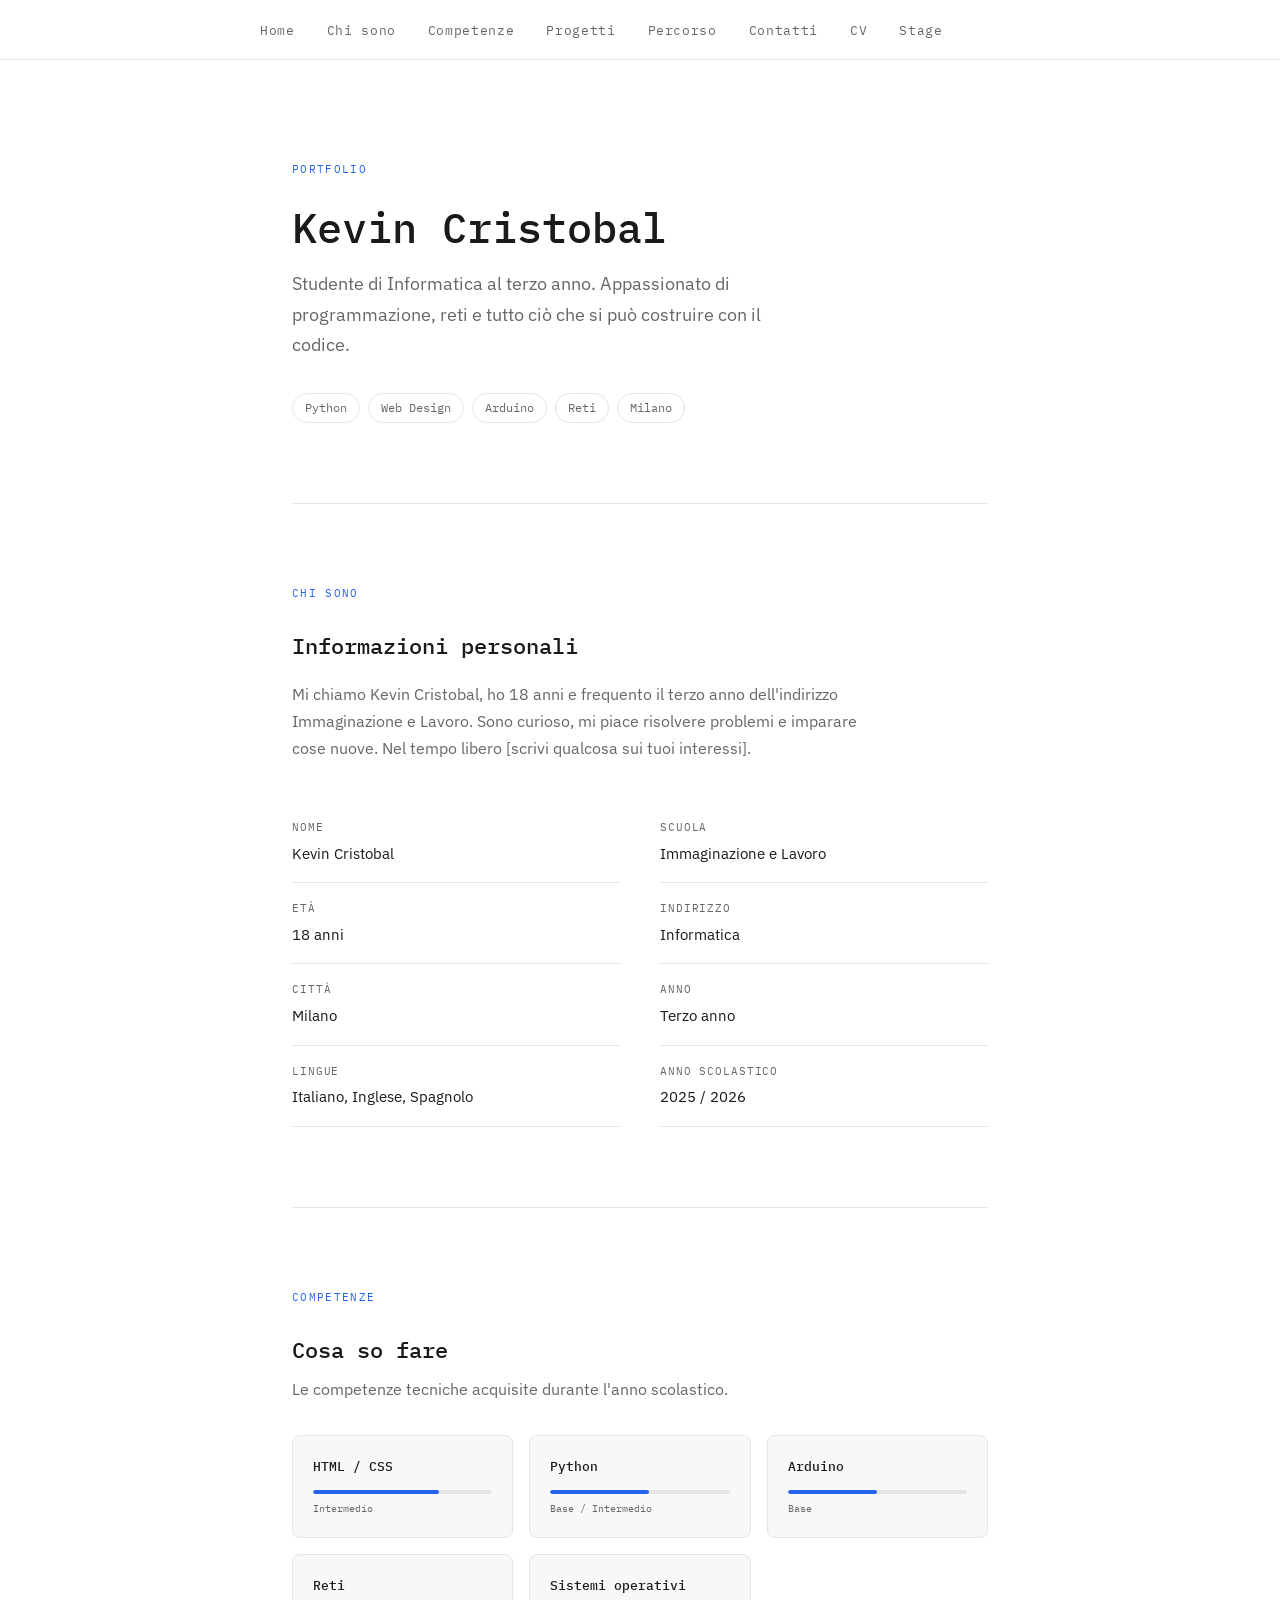
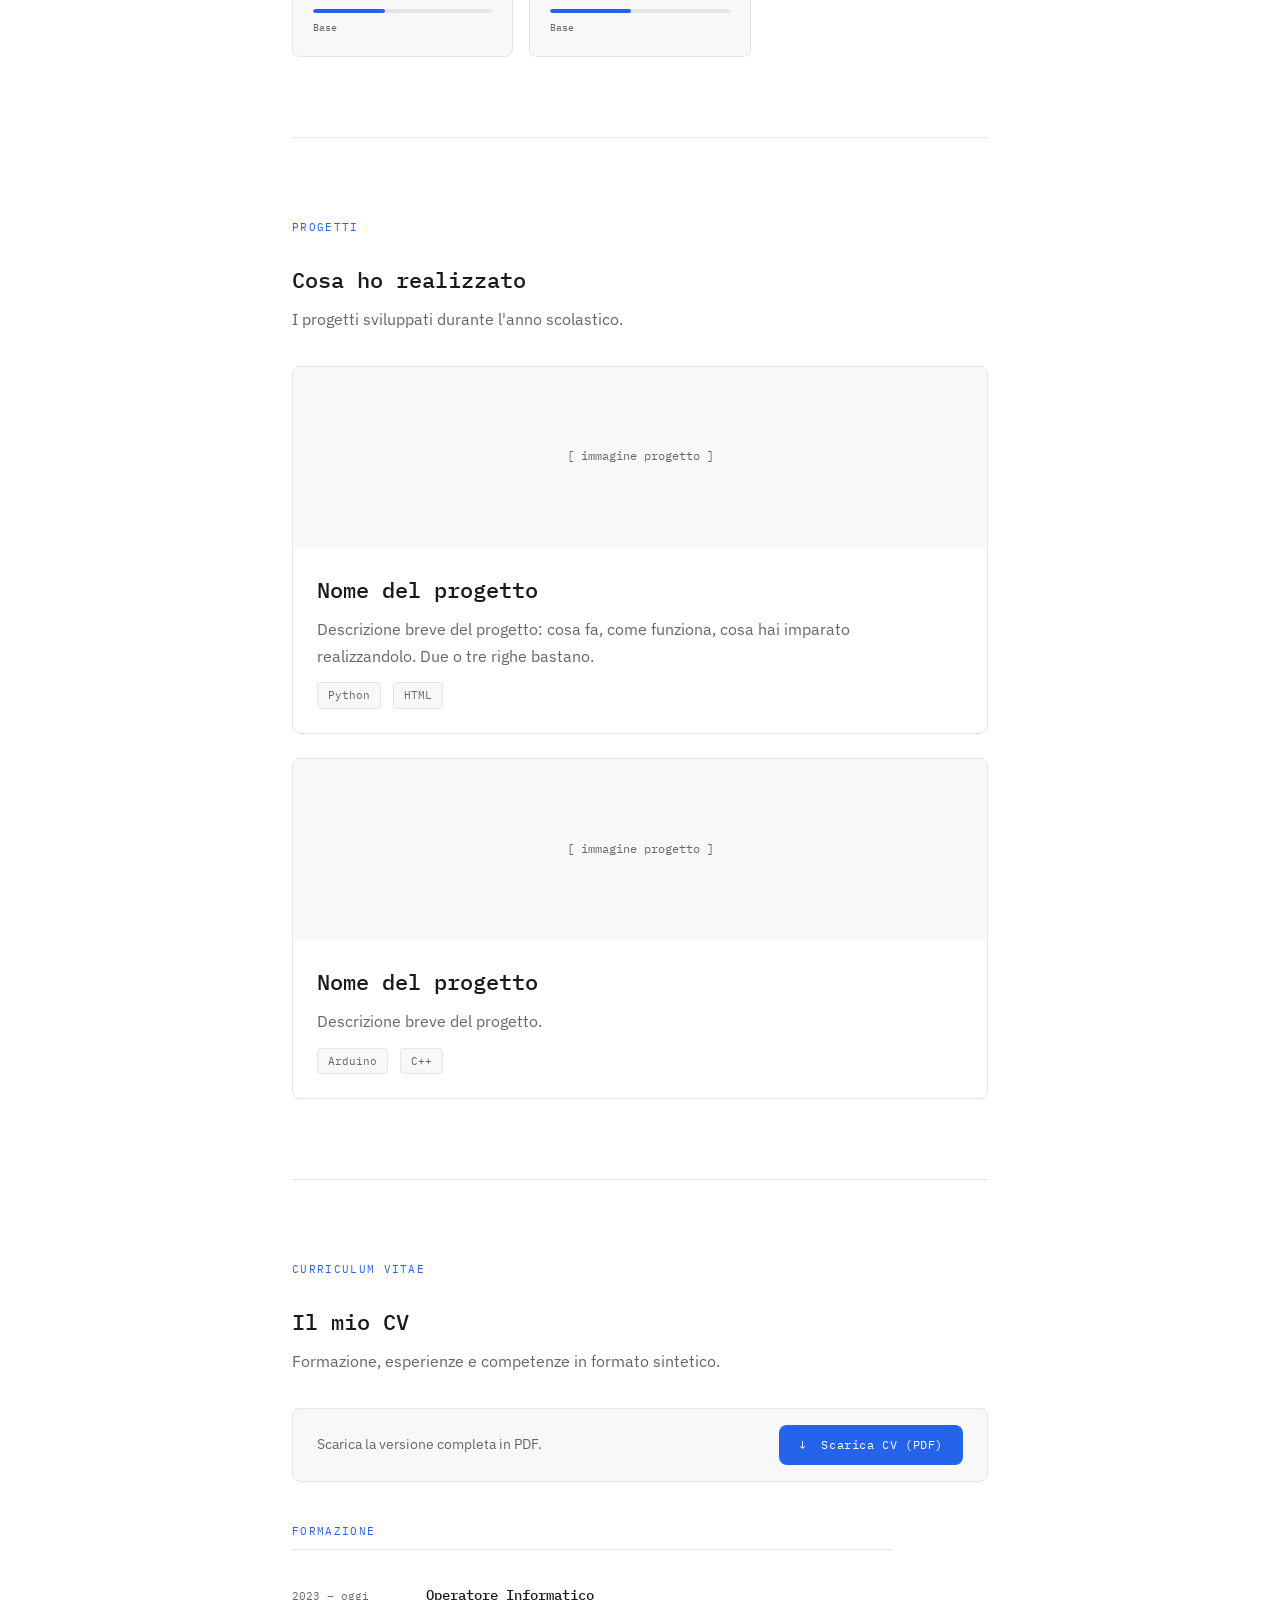
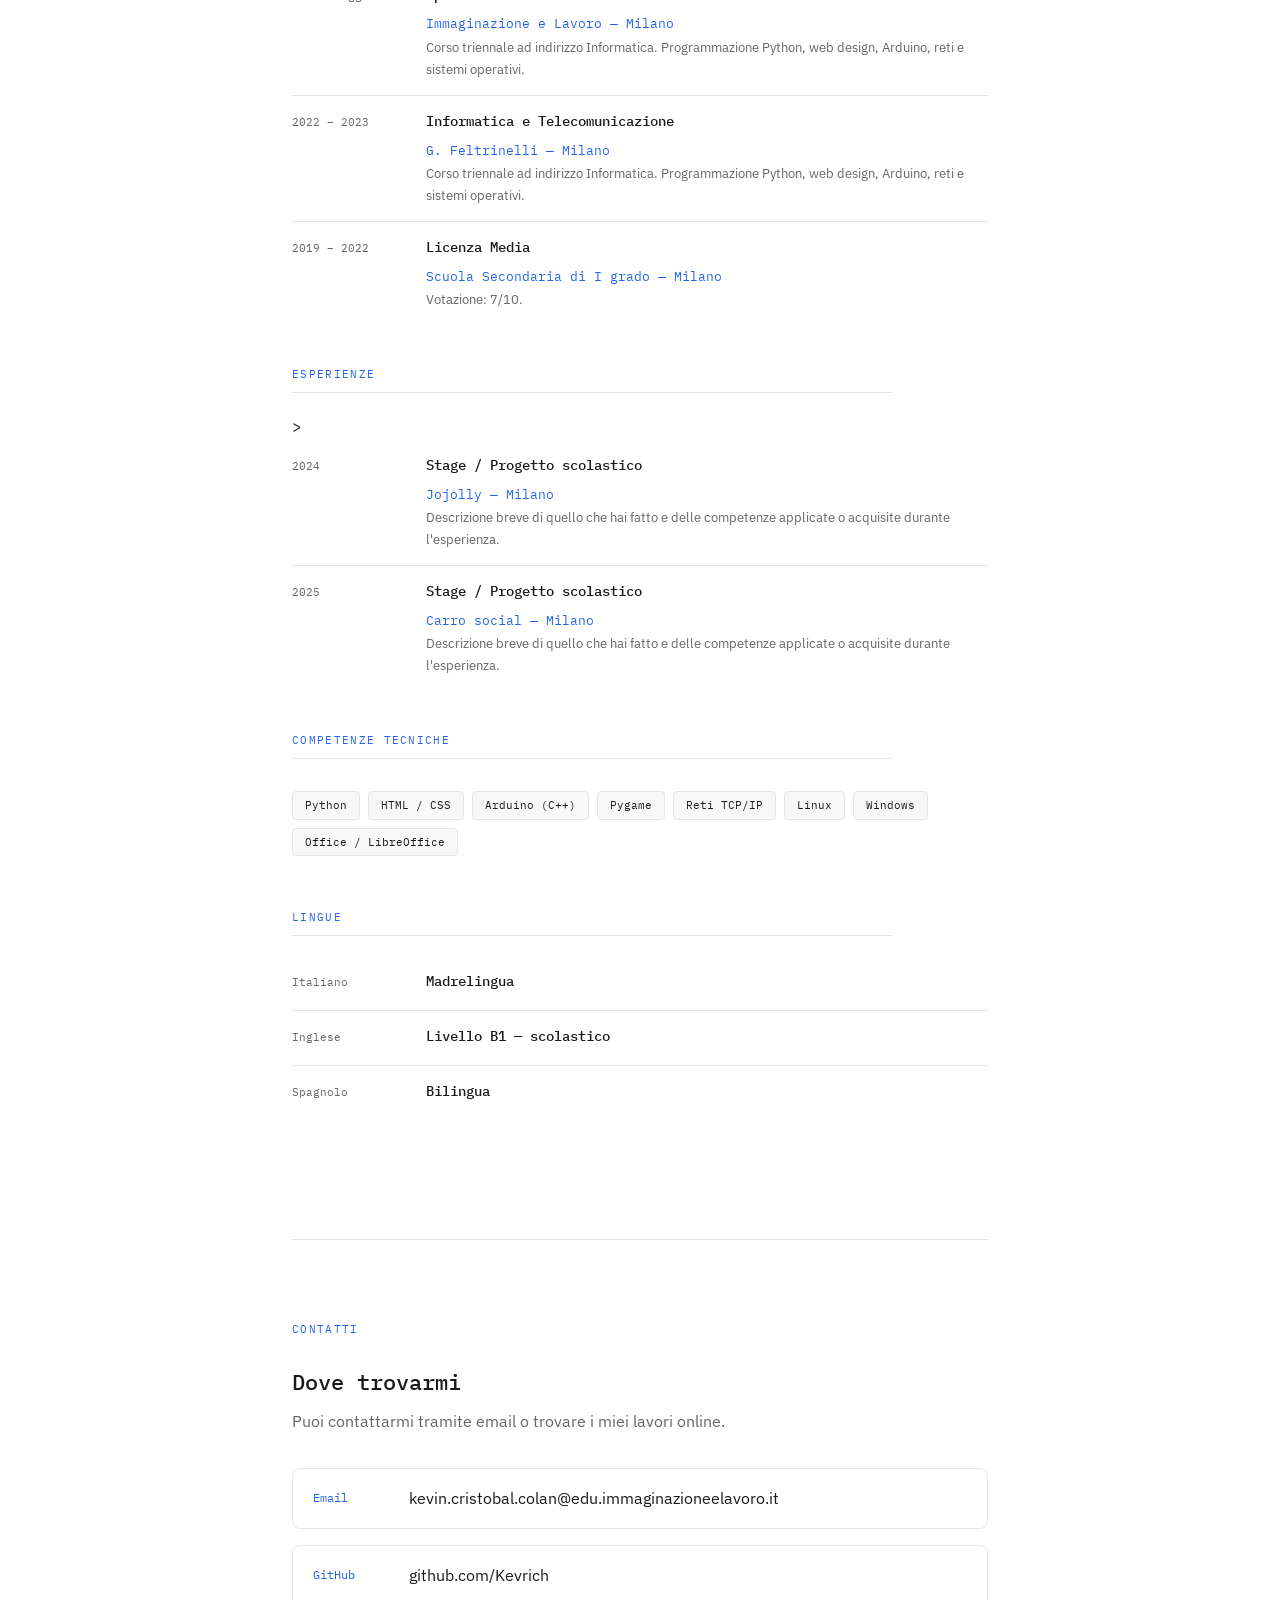
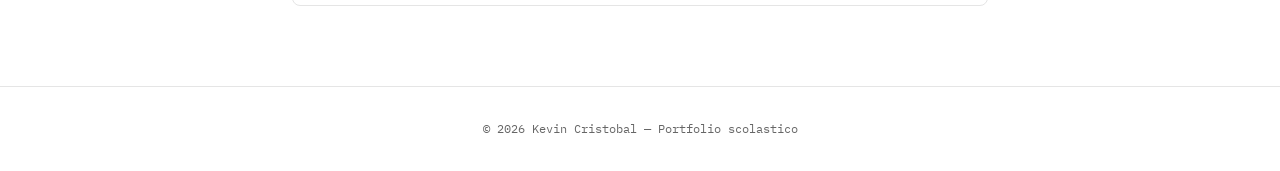
==== commit fbd5b9a8: "Update index.html" ====
--- a/index.html
+++ b/index.html
@@ -267,7 +267,7 @@
             <span class="cv-luogo">G. Feltrinelli — Milano</span>
             <p>Corso triennale ad indirizzo Informatica. Programmazione Python,
                web design, Arduino, reti e sistemi operativi.</p>
-          </div>
+          </div>  
         </div>
 
 
@@ -277,7 +277,7 @@
             <h3>Licenza Media</h3>
             <!-- ✏️ MODIFICA: la tua scuola media -->
             <span class="cv-luogo">Scuola Secondaria di I grado — Milano</span>
-            <p>Votazione: --/10.</p>
+            <p>Votazione: 7/10.</p>
           </div>
         </div>
 
@@ -349,14 +349,16 @@
           <div class="cv-contenuto">
             <!-- ✏️ MODIFICA: il tuo livello -->
             <h3>Livello B1 — scolastico</h3>
-          </div>
-
+            </div>
+          </div>
+
+          <div class="cv-riga">
           <span class="cv-periodo">Spagnolo</span>
           <div class="cv-contenuto">
-            <!-- ✏️ MODIFICA: il tuo livello -->
-            <h3>Bilingue</h3>
-          </div>
-        </div>
+            <h3>Bilingua</h3>
+          </div>
+        </div>
+        
       </div>
 
     </section>
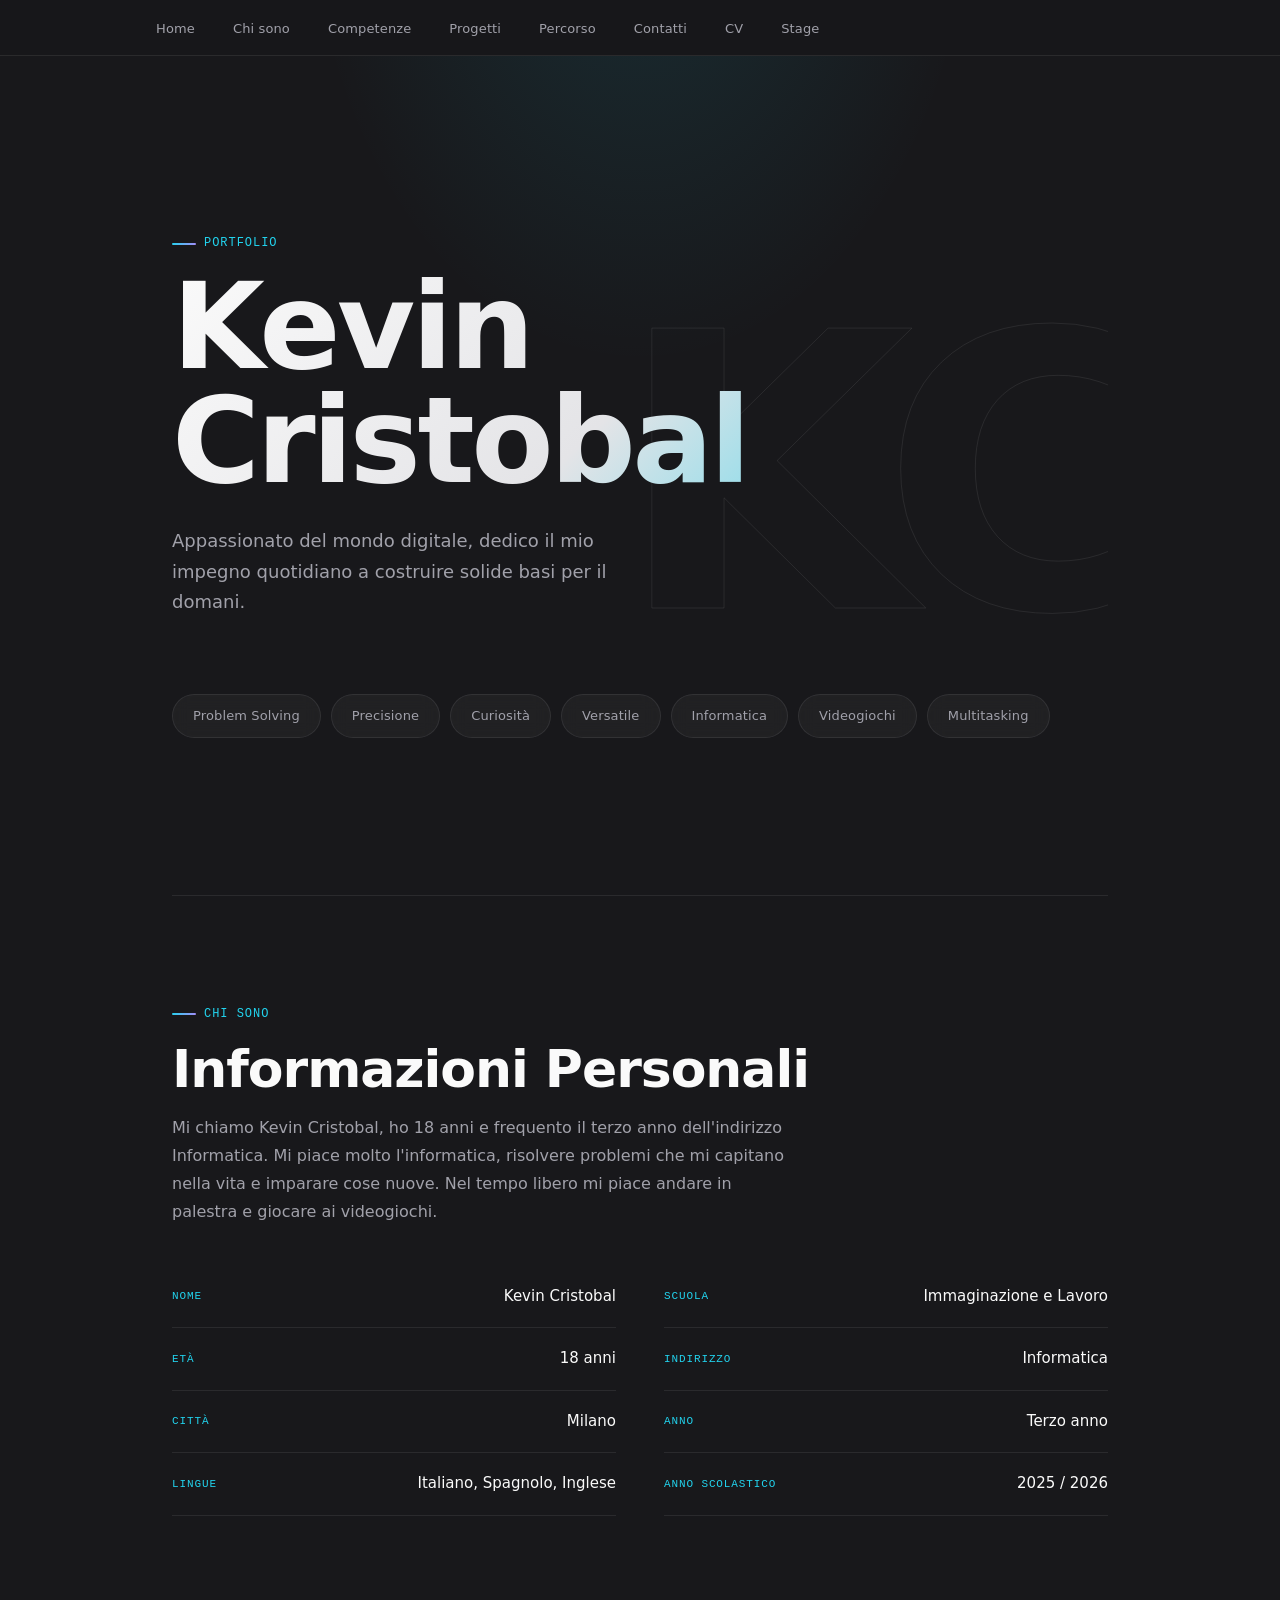
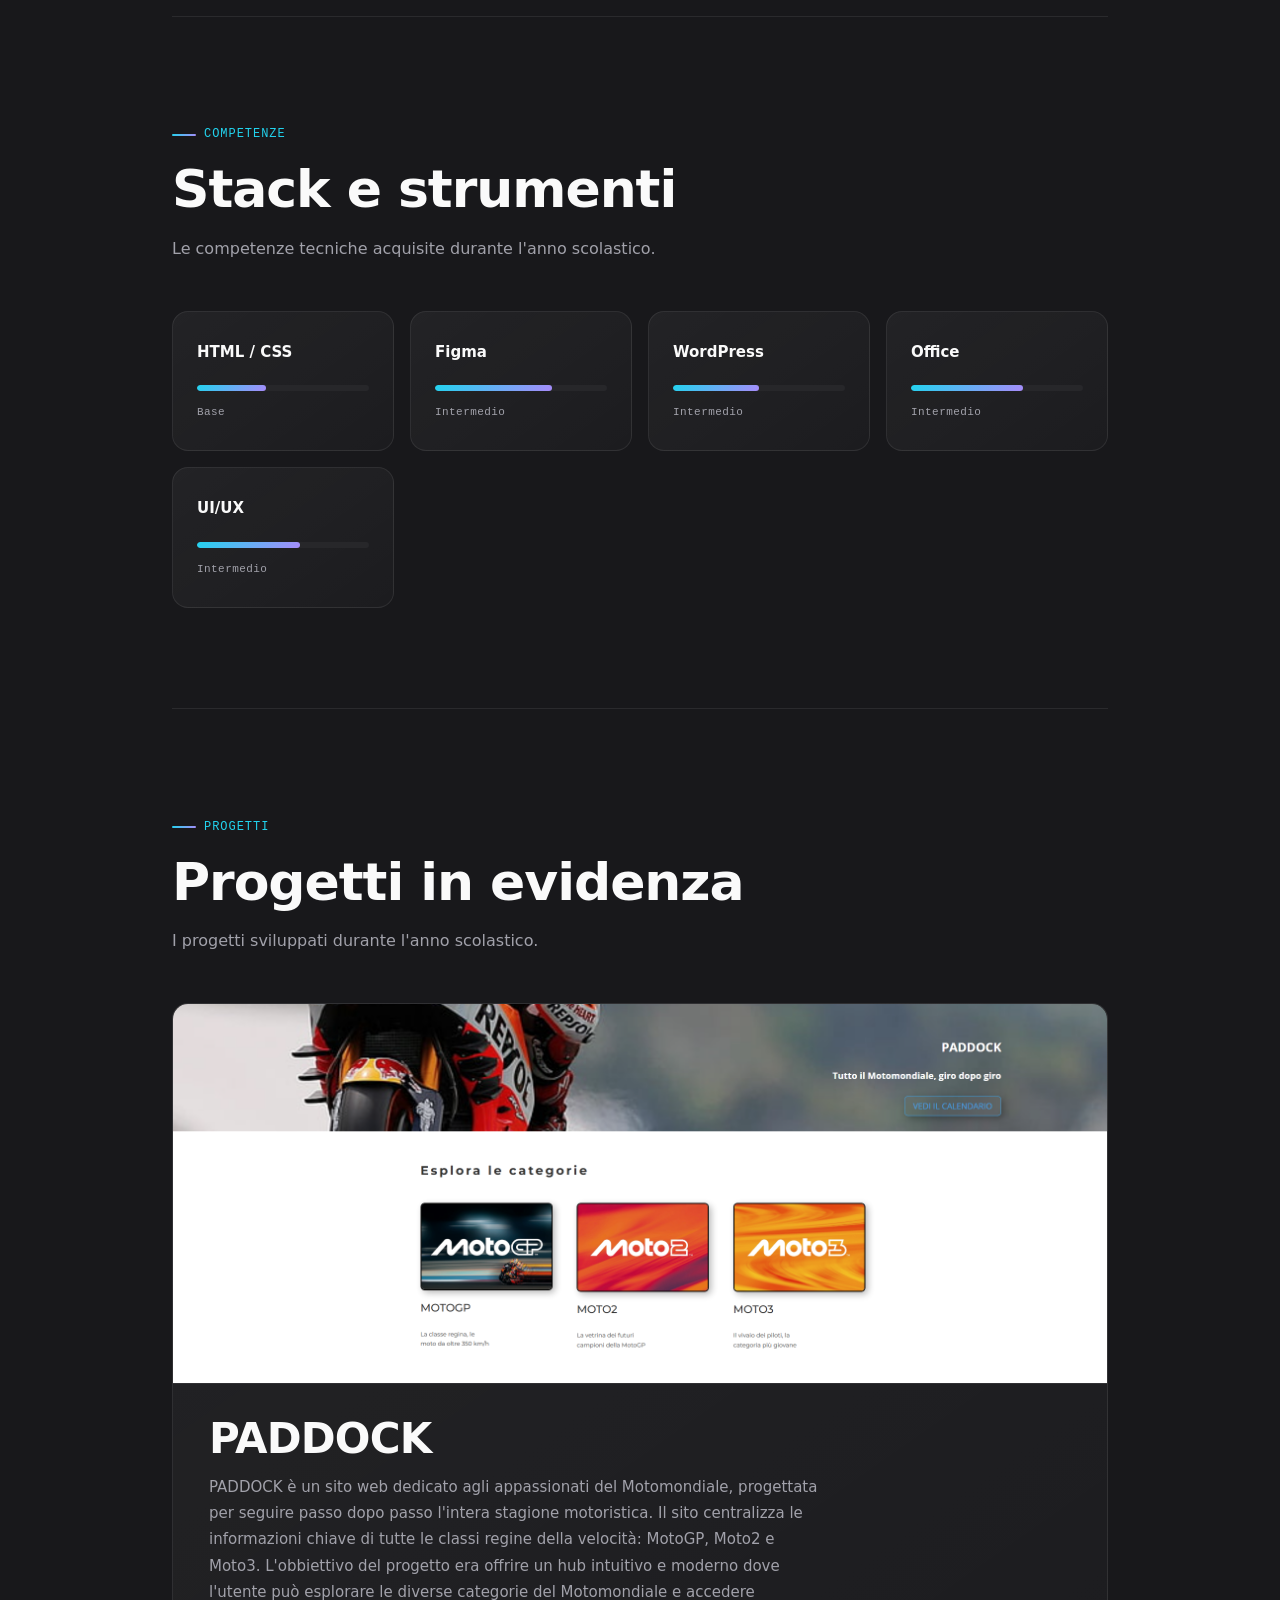
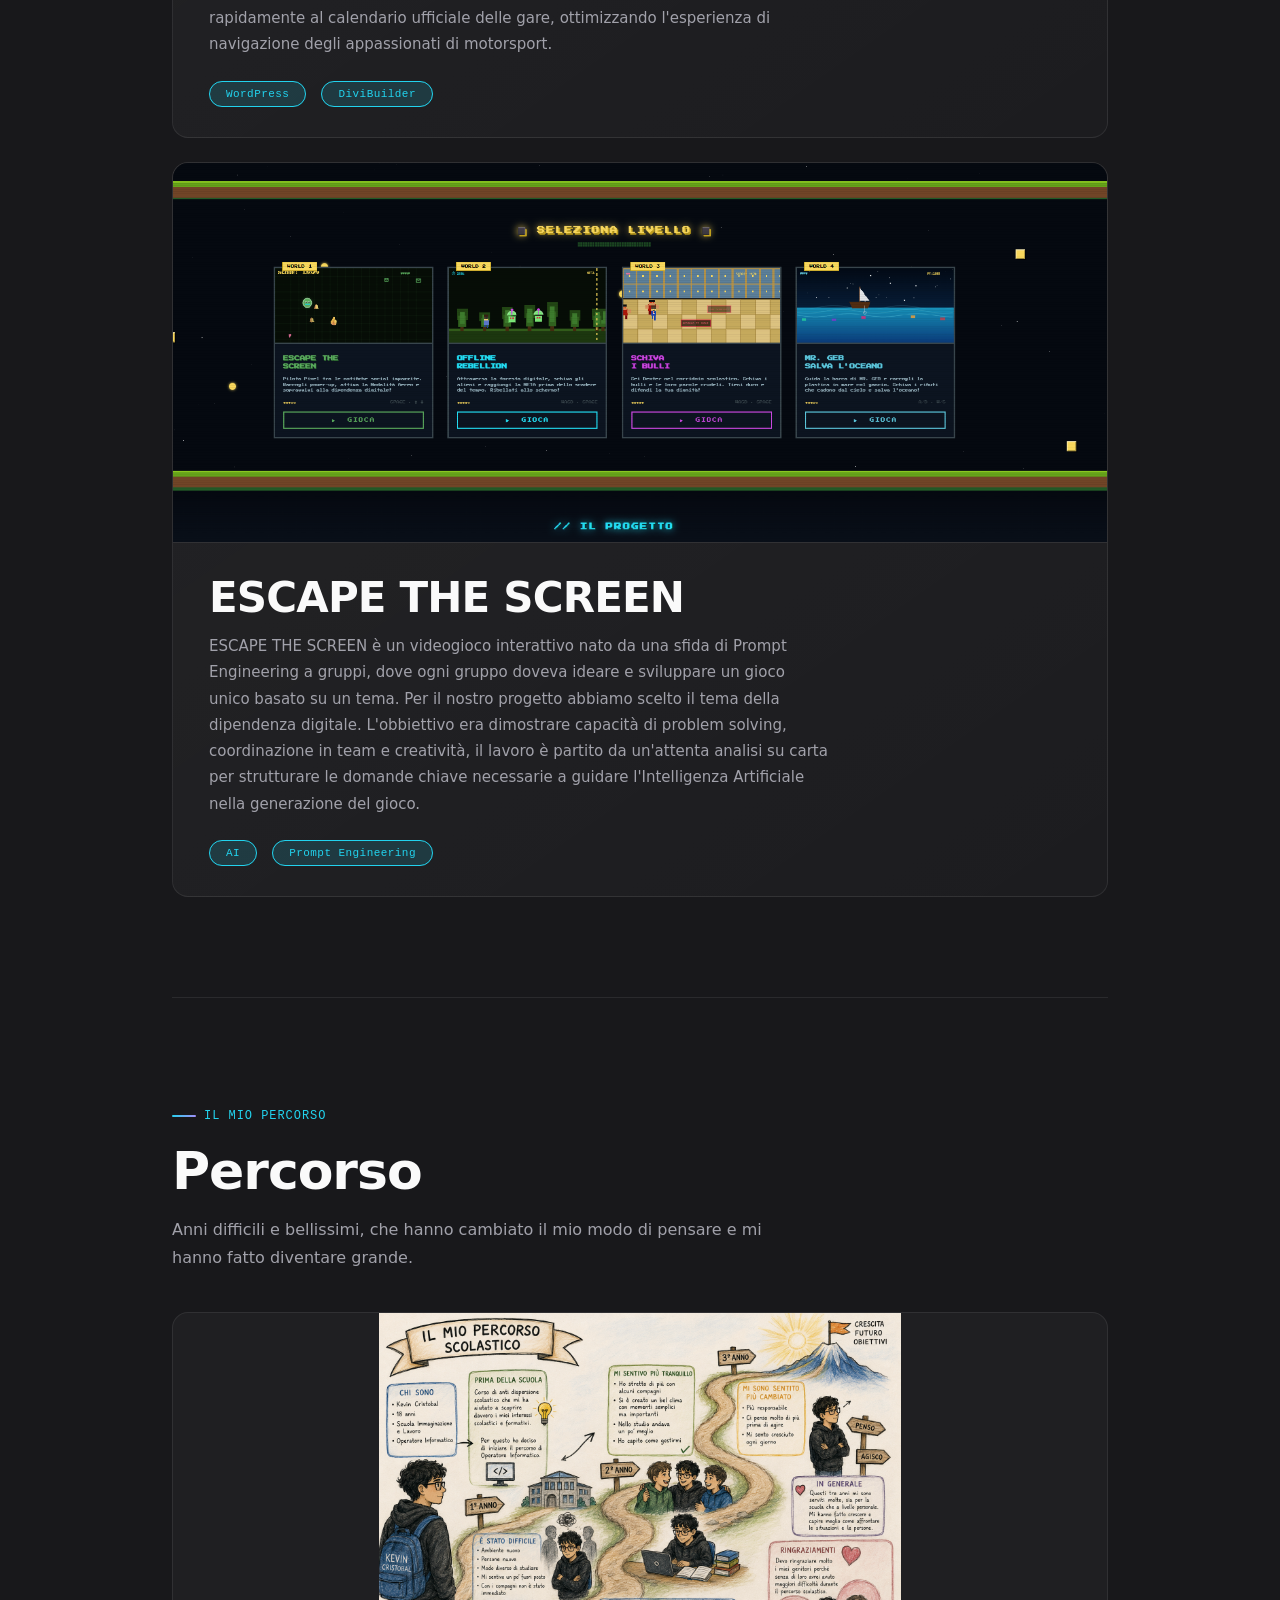
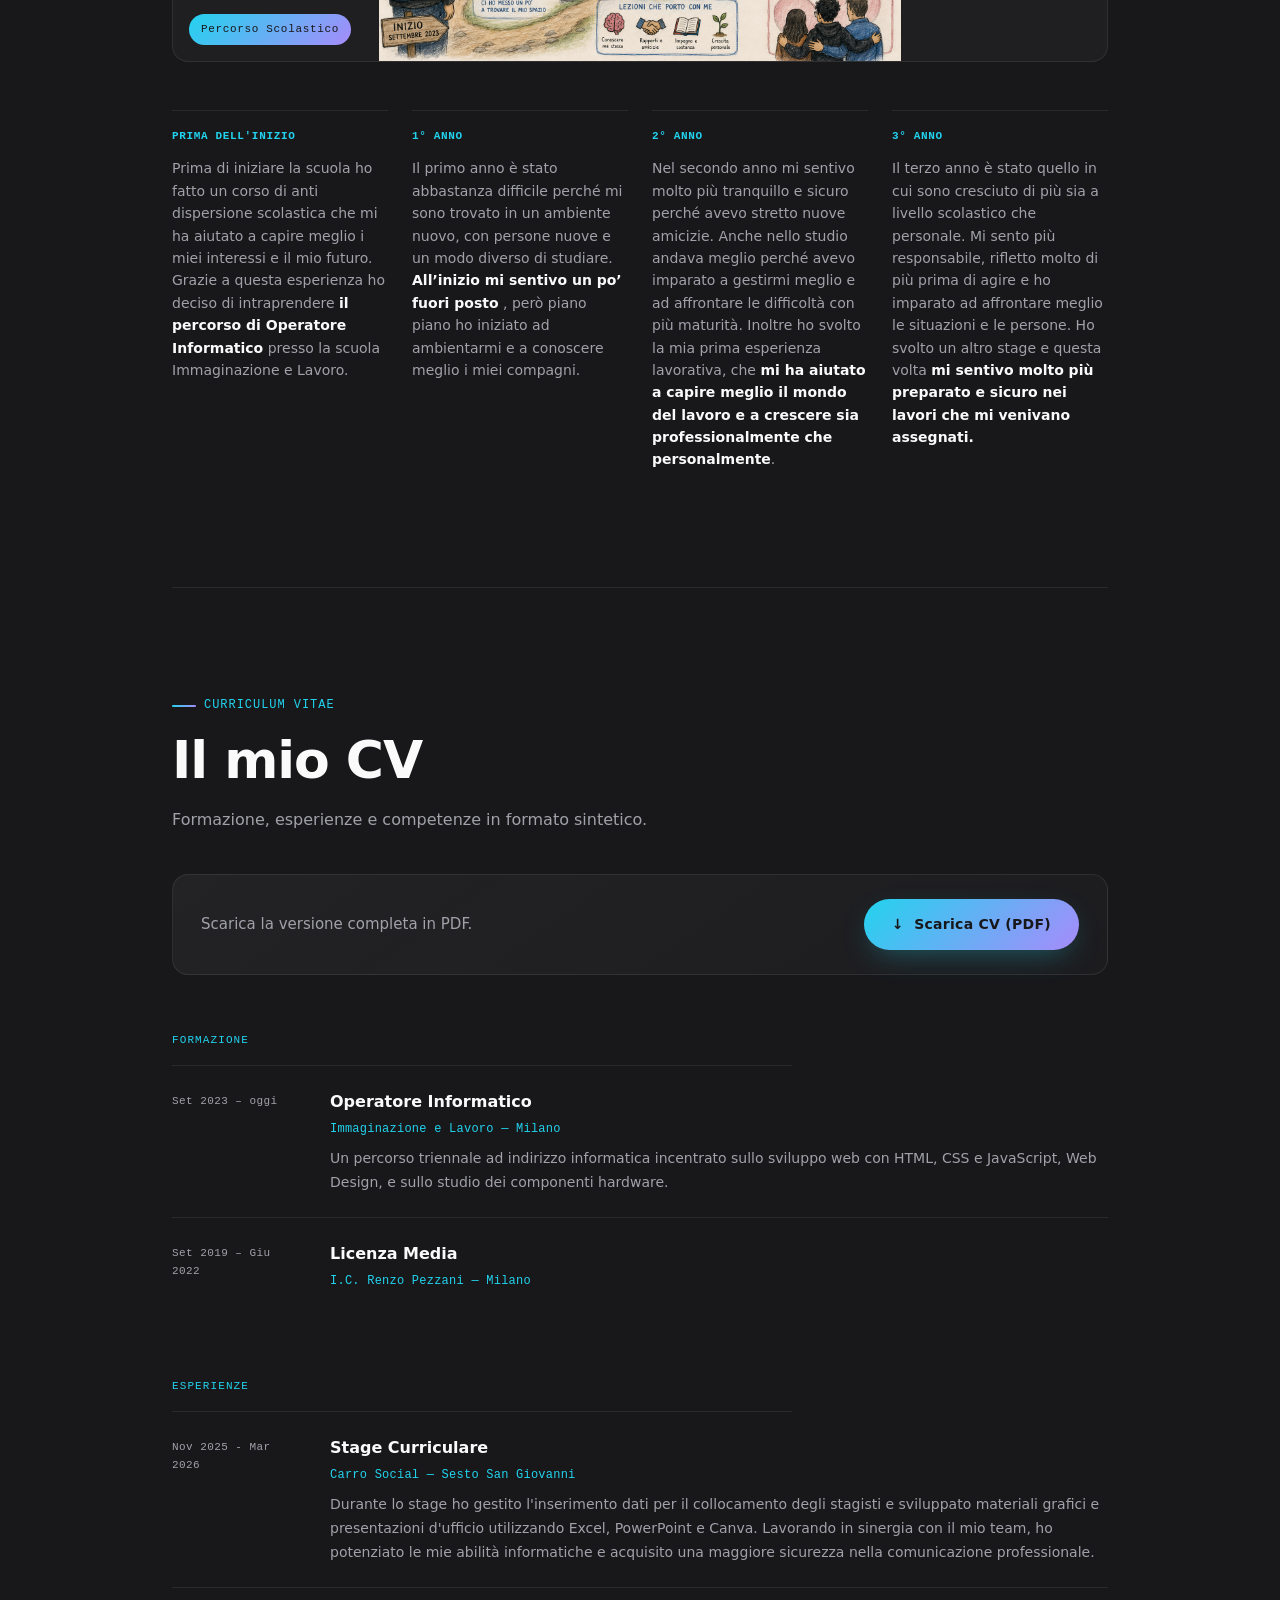
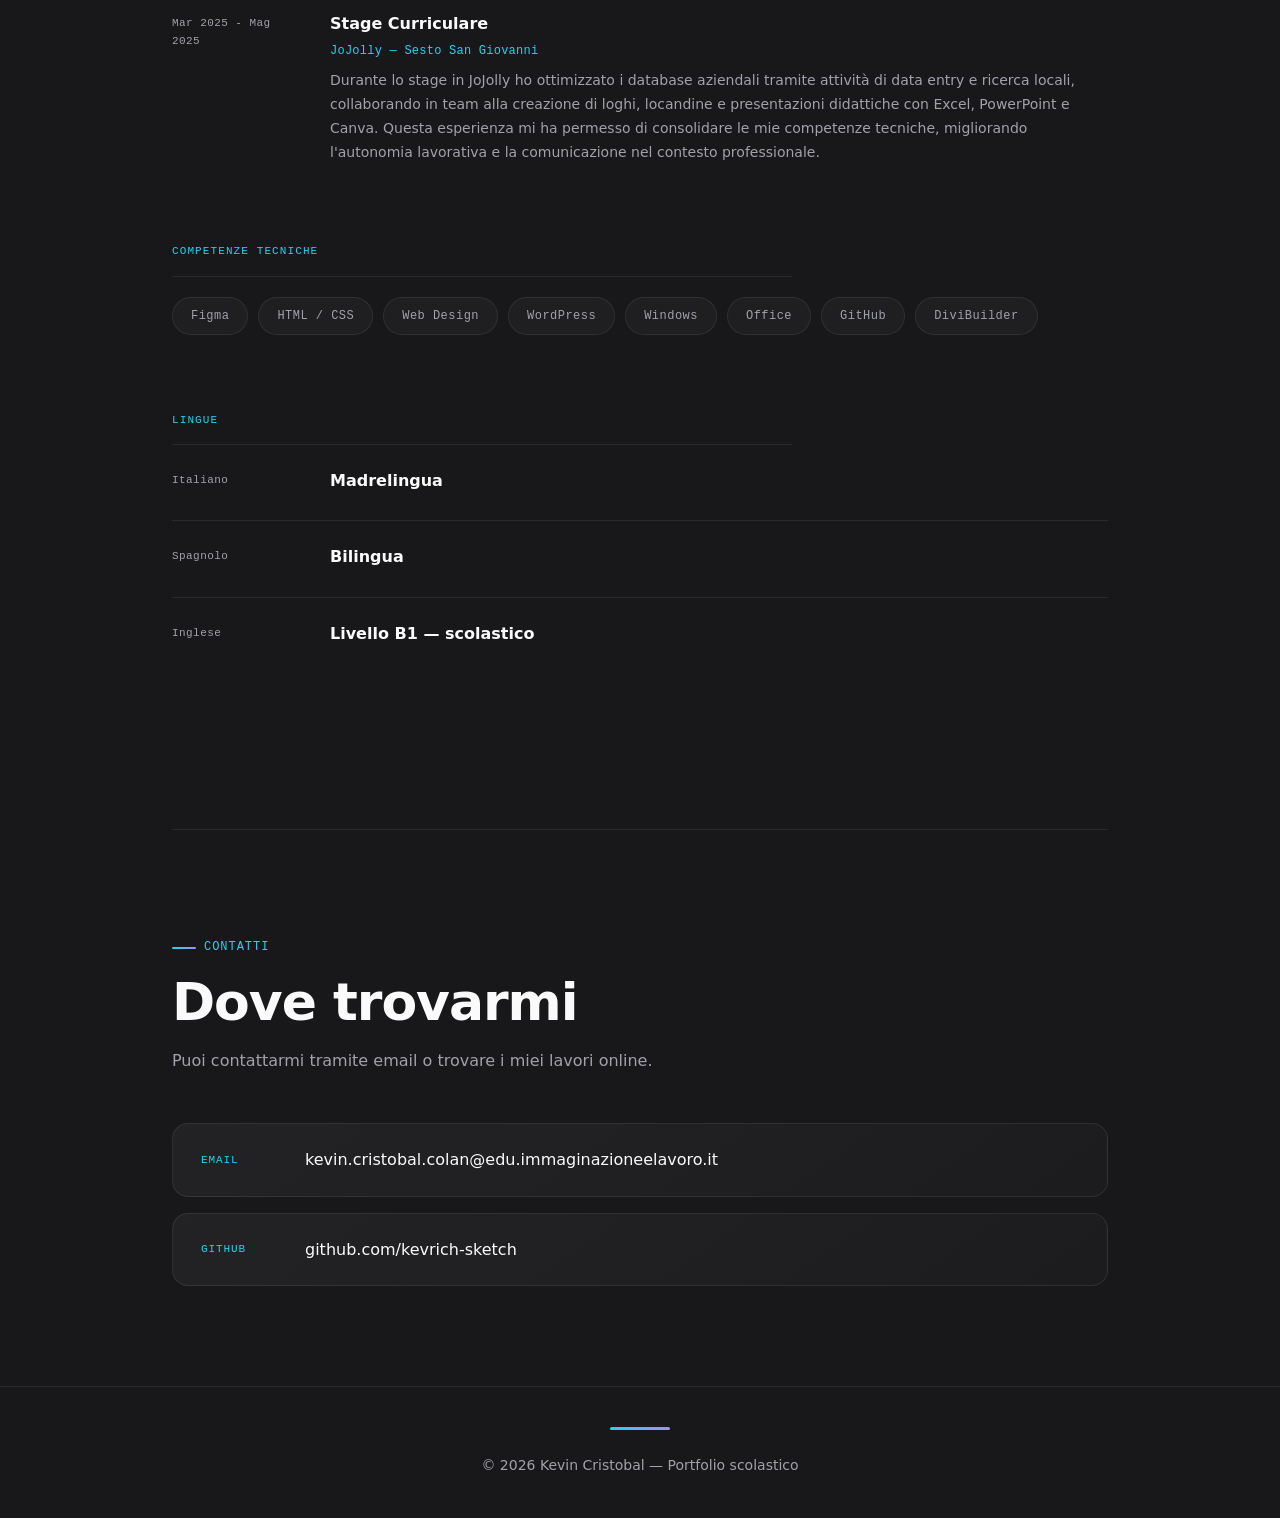
==== commit fbbaf5ae: "brrrr" ====
--- a/index.html
+++ b/index.html
@@ -4,20 +4,18 @@
   <meta charset="UTF-8" />
   <meta name="viewport" content="width=device-width, initial-scale=1.0"/>
 
-  <!-- ✏️ MODIFICA: cambia il titolo con il tuo nome -->
   <title>Kevin Cristobal— Portfolio</title>
 
   <link rel="preconnect" href="https://fonts.googleapis.com">
-  <link href="https://fonts.googleapis.com/css2?family=IBM+Plex+Sans:wght@300;400;500&family=IBM+Plex+Mono:wght@400;500&display=swap" rel="stylesheet">
+  <link rel="preconnect" href="https://fonts.gstatic.com" crossorigin>
+  <link href="https://fonts.googleapis.com/css2?family=Syne:wght@600;700;800&family=Plus+Jakarta+Sans:wght@400;500;600;700&display=swap" rel="stylesheet">
   <link rel="stylesheet" href="style.css">
 </head>
 
 <body>
 
-  <!-- NAVIGAZIONE -->
   <nav>
     <ul>
-      <!-- ✏️ puoi cambiare le voci del menu -->
       <li><a href="#hero">Home</a></li>
       <li><a href="#chi-sono">Chi sono</a></li>
       <li><a href="#competenze">Competenze</a></li>
@@ -31,374 +29,259 @@
 
   <main>
 
-    <!-- ==========================================
-         HERO — presentazione iniziale
-         ========================================== -->
     <section id="hero">
       <p class="etichetta">Portfolio</p>
-
-      <!-- ✏️ MODIFICA: il tuo nome e cognome -->
       <h1>Kevin Cristobal</h1>
-
-      <!-- ✏️ MODIFICA: una frase breve su di te -->
       <p class="sottotitolo">
-        Studente di Informatica al terzo anno. Appassionato di programmazione,
-        reti e tutto ciò che si può costruire con il codice.
+       Appassionato del mondo digitale, dedico il mio impegno quotidiano a costruire solide basi per il domani.
       </p>
-
-      <!-- ✏️ MODIFICA: le parole chiave che ti descrivono -->
       <div class="tag-list">
-        <span class="tag">Python</span>
-        <span class="tag">Web Design</span>
-        <span class="tag">Arduino</span>
-        <span class="tag">Reti</span>
-        <span class="tag">Milano</span>
-      </div>
-    </section>
-
-    <!-- ==========================================
-         CHI SONO
-         ========================================== -->
+        <span class="tag">Problem Solving</span>
+        <span class="tag">Precisione</span>
+        <span class="tag">Curiosità</span>
+        <span class="tag">Versatile</span>
+        <span class="tag">Informatica</span>
+        <span class="tag">Videogiochi</span>
+        <span class="tag">Multitasking</span>
+      </div>
+    </section>
+
     <section id="chi-sono">
       <p class="etichetta">Chi sono</p>
-      <h2>Informazioni personali</h2>
-
-      <!-- ✏️ MODIFICA: scrivi qualcosa su di te -->
+      <h2>Informazioni Personali</h2>
       <p style="margin-top: 16px;">
         Mi chiamo Kevin Cristobal, ho 18 anni e frequento il terzo anno
-        dell'indirizzo Immaginazione e Lavoro. Sono curioso,
-        mi piace risolvere problemi e imparare cose nuove.
-        Nel tempo libero [scrivi qualcosa sui tuoi interessi].
+        dell'indirizzo Informatica. Mi piace molto l'informatica,
+        risolvere problemi che mi capitano nella vita e imparare cose nuove.
+        Nel tempo libero mi piace andare in palestra e giocare ai videogiochi.
       </p>
-
       <div class="griglia-2col" style="margin-top: 40px;">
         <div>
-          <!-- ✏️ MODIFICA: le tue informazioni -->
-          <div class="info-riga">
-            <span>Nome</span>
-            <span>Kevin Cristobal</span>
-          </div>
-          <div class="info-riga">
-            <span>Età</span>
-            <span>18 anni</span>
-          </div>
-          <div class="info-riga">
-            <span>Città</span>
-            <span>Milano</span>
-          </div>
-          <div class="info-riga">
-            <span>Lingue</span>
-            <span>Italiano, Inglese, Spagnolo</span>
-          </div>
+          <div class="info-riga"><span>Nome</span><span>Kevin Cristobal</span></div>
+          <div class="info-riga"><span>Età</span><span>18 anni</span></div>
+          <div class="info-riga"><span>Città</span><span>Milano</span></div>
+          <div class="info-riga"><span>Lingue</span><span>Italiano, Spagnolo, Inglese</span></div>
         </div>
         <div>
-          <div class="info-riga">
-            <span>Scuola</span>
-            <span>Immaginazione e Lavoro</span>
-          </div>
-          <div class="info-riga">
-            <span>Indirizzo</span>
-            <span>Informatica</span>
-          </div>
-          <div class="info-riga">
-            <span>Anno</span>
-            <span>Terzo anno</span>
-          </div>
-          <div class="info-riga">
-            <span>Anno scolastico</span>
-            <span>2025 / 2026</span>
-          </div>
-        </div>
-      </div>
-    </section>
-
-    <!-- ==========================================
-         COMPETENZE
-         ========================================== -->
+          <div class="info-riga"><span>Scuola</span><span>Immaginazione e Lavoro</span></div>
+          <div class="info-riga"><span>Indirizzo</span><span>Informatica</span></div>
+          <div class="info-riga"><span>Anno</span><span>Terzo anno</span></div>
+          <div class="info-riga"><span>Anno scolastico</span><span>2025 / 2026</span></div>
+        </div>
+      </div>
+    </section>
+
     <section id="competenze">
       <p class="etichetta">Competenze</p>
-      <h2>Cosa so fare</h2>
-      <p style="margin-top: 8px;">
-        Le competenze tecniche acquisite durante l'anno scolastico.
-      </p>
-
-      <!-- ✏️ MODIFICA: le tue competenze e il livello (da 0% a 100%) -->
+      <h2>Stack e strumenti</h2>
+      <p style="margin-top: 8px;">Le competenze tecniche acquisite durante l'anno scolastico.</p>
       <div class="competenze-griglia">
-
         <div class="competenza-card">
           <h3>HTML / CSS</h3>
-          <div class="barra-contenitore">
-            <div class="barra" style="width: 70%"></div>
-          </div>
-          <p class="livello-label">Intermedio</p>
-        </div>
-
-        <div class="competenza-card">
-          <h3>Python</h3>
-          <div class="barra-contenitore">
-            <div class="barra" style="width: 55%"></div>
-          </div>
-          <p class="livello-label">Base / Intermedio</p>
-        </div>
-
-        <div class="competenza-card">
-          <h3>Arduino</h3>
-          <div class="barra-contenitore">
-            <div class="barra" style="width: 50%"></div>
-          </div>
+          <div class="barra-contenitore"><div class="barra" style="width: 40%"></div></div>
           <p class="livello-label">Base</p>
         </div>
-
-        <div class="competenza-card">
-          <h3>Reti</h3>
-          <div class="barra-contenitore">
-            <div class="barra" style="width: 40%"></div>
-          </div>
-          <p class="livello-label">Base</p>
-        </div>
-
-        <div class="competenza-card">
-          <h3>Sistemi operativi</h3>
-          <div class="barra-contenitore">
-            <div class="barra" style="width: 45%"></div>
-          </div>
-          <p class="livello-label">Base</p>
-        </div>
-
-        <!-- ✏️ aggiungi altre competenze copiando il blocco sopra -->
-
-      </div>
-    </section>
-
-    <!-- ==========================================
-         PROGETTI
-         ========================================== -->
+        <div class="competenza-card">
+          <h3>Figma</h3>
+          <div class="barra-contenitore"><div class="barra" style="width: 68%"></div></div>
+          <p class="livello-label">Intermedio</p>
+        </div>
+        <div class="competenza-card">
+          <h3>WordPress</h3>
+          <div class="barra-contenitore"><div class="barra" style="width: 50%"></div></div>
+          <p class="livello-label">Intermedio</p>
+        </div>
+        <div class="competenza-card">
+          <h3>Office</h3>
+          <div class="barra-contenitore"><div class="barra" style="width: 65%"></div></div>
+          <p class="livello-label">Intermedio</p>
+        </div>
+        <div class="competenza-card">
+          <h3>UI/UX</h3>
+          <div class="barra-contenitore"><div class="barra" style="width: 60%"></div></div>
+          <p class="livello-label">Intermedio</p>
+        </div>
+      </div>
+    </section>
+
     <section id="progetti">
       <p class="etichetta">Progetti</p>
-      <h2>Cosa ho realizzato</h2>
-      <p style="margin-top: 8px;">
-        I progetti sviluppati durante l'anno scolastico.
-      </p>
-
+      <h2>Progetti in evidenza</h2>
+      <p style="margin-top: 8px;">I progetti sviluppati durante l'anno scolastico.</p>
       <div class="progetti-lista">
-
-        <!-- PROGETTO 1 — ✏️ MODIFICA con il tuo progetto -->
         <div class="progetto-card">
           <div class="progetto-immagine">
-            <!-- ✏️ sostituisci questo placeholder con un'immagine del progetto:
-                 <img src="screenshot-progetto.jpg" alt="Nome progetto" style="width:100%;height:100%;object-fit:cover;">
-            -->
-            [ immagine progetto ]
+            <img src="Screenshot 2026-05-24 211100.png" alt="PADDOCK" style="width:100%;height:100%;object-fit:cover;">
           </div>
           <div class="progetto-corpo">
-            <h2>Nome del progetto</h2>
+            <h2>PADDOCK</h2>
             <p style="margin-top: 8px;">
-              Descrizione breve del progetto: cosa fa, come funziona, cosa hai imparato
-              realizzandolo. Due o tre righe bastano.
+              PADDOCK è un sito web dedicato agli appassionati del Motomondiale, progettata per seguire passo dopo passo l'intera stagione motoristica. Il sito centralizza le informazioni chiave di tutte le classi regine della velocità: MotoGP, Moto2 e Moto3. L'obbiettivo del progetto era offrire un hub intuitivo e moderno dove l'utente può esplorare le diverse categorie del Motomondiale e accedere rapidamente al calendario ufficiale delle gare, ottimizzando l'esperienza di navigazione degli appassionati di motorsport.
             </p>
-            <div class="progetto-meta">
-              <!-- ✏️ aggiungi i linguaggi / strumenti usati -->
-              <span class="badge">Python</span>
-              <span class="badge">HTML</span>
-            </div>
-            <!-- ✏️ se hai un link al progetto, inseriscilo qui -->
-            <!-- <a href="#" class="progetto-link">→ Vedi il progetto</a> -->
-          </div>
-        </div>
-
-        <!-- PROGETTO 2 — ✏️ MODIFICA con il tuo progetto -->
+            <div class="progetto-meta"><span class="badge">WordPress</span></div>
+            <div class="progetto-meta"><span class="badge">DiviBuilder</span></div>
+          </div>
+        </div>
         <div class="progetto-card">
-          <div class="progetto-immagine">[ immagine progetto ]</div>
+          <div class="progetto-immagine">
+            <img src="Screenshot 2026-05-24 235418.png" alt="Videogiochi 3D" style="width:100%;height:100%;object-fit:cover;">
+          </div>
           <div class="progetto-corpo">
-            <h2>Nome del progetto</h2>
+            <h2>ESCAPE THE SCREEN</h2>
             <p style="margin-top: 8px;">
-              Descrizione breve del progetto.
+             ESCAPE THE SCREEN è un videogioco interattivo nato da una sfida di Prompt Engineering a gruppi, dove ogni gruppo doveva ideare e sviluppare un gioco unico basato su un tema. Per il nostro progetto abbiamo scelto il tema della dipendenza digitale. L'obbiettivo era dimostrare capacità di problem solving, coordinazione in team e creatività, il lavoro è partito da un'attenta analisi su carta per strutturare le domande chiave necessarie a guidare l'Intelligenza Artificiale nella generazione del gioco. 
             </p>
-            <div class="progetto-meta">
-              <span class="badge">Arduino</span>
-              <span class="badge">C++</span>
-            </div>
-          </div>
-        </div>
-
-        <!-- ✏️ copia un blocco qui sopra per aggiungere altri progetti -->
-
-      </div>
-    </section>
-
-    <!-- ==========================================
-         CV
-         ========================================== -->
+            <div class="progetto-meta"><span class="badge">AI</span></div>
+            <div class="progetto-meta"><span class="badge">Prompt Engineering</span></div>
+          </div>
+        </div>
+      </div>
+    </section>
+
+    <section id="percorso">
+  <p class="etichetta">Il mio percorso</p>
+  <h2>Percorso</h2>
+  <p style="margin-top: 8px;">Anni difficili e bellissimi, che hanno cambiato il mio modo di pensare e mi hanno fatto diventare grande.</p>
+  
+  <div class="percorso-wrapper">
+    
+    <div class="percorso-immagine-contenitore">
+      <a href="Percorso Scolastico.png" target="_blank" title="Percorso Scolastico">
+        <img src="Percorso Scolastico.png" alt="Illustrazione del percorso scolastico">
+      </a>
+    </div>
+
+    <div class="percorso-testo">
+      <div class="percorso-griglia-anni">
+        
+        <div class="percorso-anno">
+          <span class="percorso-anno-label">Prima dell'inizio</span>
+          <p class="percorso-anno-testo">
+            Prima di iniziare la scuola ho fatto un corso di anti dispersione scolastica che mi ha aiutato a capire meglio i miei interessi e il mio futuro. Grazie a questa esperienza ho deciso di intraprendere <strong> il percorso di Operatore Informatico</strong> presso la scuola Immaginazione e Lavoro.
+          </p>
+        </div>
+
+        <div class="percorso-anno">
+          <span class="percorso-anno-label">1° anno</span>
+          <p class="percorso-anno-testo">
+           Il primo anno è stato abbastanza difficile perché mi sono trovato in un ambiente nuovo, con persone nuove e un modo diverso di studiare. <strong>All’inizio mi sentivo un po’ fuori posto</strong> , però piano piano ho iniziato ad ambientarmi e a conoscere meglio i miei compagni.
+          </p>
+        </div>
+
+        <div class="percorso-anno">
+          <span class="percorso-anno-label">2° anno</span>
+          <p class="percorso-anno-testo">
+          Nel secondo anno mi sentivo molto più tranquillo e sicuro perché avevo stretto nuove amicizie. Anche nello studio andava meglio perché avevo imparato a gestirmi meglio e ad affrontare le difficoltà con più maturità. Inoltre ho svolto la mia prima esperienza lavorativa, che <strong>mi ha aiutato a capire meglio il mondo del lavoro e a crescere sia professionalmente che personalmente</strong>.
+          </p>
+        </div>
+
+        <div class="percorso-anno">
+          <span class="percorso-anno-label">3° anno</span>
+          <p class="percorso-anno-testo">
+            Il terzo anno è stato quello in cui sono cresciuto di più sia a livello scolastico che personale. Mi sento più responsabile, rifletto molto di più prima di agire e ho imparato ad affrontare meglio le situazioni e le persone. Ho svolto un altro stage e questa volta <strong>mi sentivo molto più preparato e sicuro nei lavori che mi venivano assegnati.</strong>
+          </p>
+        </div>
+
+      </div>
+    </div>
+  </div>
+</section>
     <section id="cv">
       <p class="etichetta">Curriculum Vitae</p>
       <h2>Il mio CV</h2>
-      <p style="margin-top: 8px;">
-        Formazione, esperienze e competenze in formato sintetico.
-      </p>
-
-      <!-- BOTTONE DOWNLOAD PDF -->
+      <p style="margin-top: 8px;">Formazione, esperienze e competenze in formato sintetico.</p>
       <div class="cv-download-bar">
         <p>Scarica la versione completa in PDF.</p>
-        <!-- ✏️ MODIFICA: sostituisci "cv.pdf" con il nome del tuo file PDF -->
-        <a href="c:\Users\Kevin Cristobal\Downloads\KEVIN STEFANO CRISTOBAL COLAN - CV (1).pdf" target="_blank" download="KevinCristobal_CV.pdf" class="btn-scarica">
+        <a href="CV KEVIN CRISTOBAL.pdf" download="KevinCristobal_CV.pdf" target="_blank" class="btn-scarica">
           ↓ &nbsp;Scarica CV (PDF)
         </a>
       </div>
-
-      <!-- FORMAZIONE -->
       <div class="cv-blocco">
         <p class="cv-blocco-titolo">Formazione</p>
-
-        <!-- ✏️ MODIFICA: il tuo percorso scolastico -->
-        <div class="cv-riga">
-          <span class="cv-periodo">2023 – oggi</span>
+        <div class="cv-riga">
+          <span class="cv-periodo">Set 2023 – oggi</span>
           <div class="cv-contenuto">
             <h3>Operatore Informatico</h3>
             <span class="cv-luogo">Immaginazione e Lavoro — Milano</span>
-            <p>Corso triennale ad indirizzo Informatica. Programmazione Python,
-               web design, Arduino, reti e sistemi operativi.</p>
-          </div>
-        </div>
-
-        <div class="cv-riga">
-          <span class="cv-periodo">2022 – 2023</span>
-          <div class="cv-contenuto">
-            <h3>Informatica e Telecomunicazione</h3>
-            <span class="cv-luogo">G. Feltrinelli — Milano</span>
-            <p>Corso triennale ad indirizzo Informatica. Programmazione Python,
-               web design, Arduino, reti e sistemi operativi.</p>
-          </div>  
-        </div>
-
-
-        <div class="cv-riga">
-          <span class="cv-periodo">2019 – 2022</span>
+            <p>Un percorso triennale ad indirizzo informatica incentrato sullo sviluppo web con HTML, CSS e JavaScript, Web Design, e sullo studio dei componenti hardware.</p>
+          </div>
+        </div>
+        <div class="cv-riga">
+          <span class="cv-periodo">Set 2019 – Giu 2022</span>
           <div class="cv-contenuto">
             <h3>Licenza Media</h3>
-            <!-- ✏️ MODIFICA: la tua scuola media -->
-            <span class="cv-luogo">Scuola Secondaria di I grado — Milano</span>
-            <p>Votazione: 7/10.</p>
-          </div>
-        </div>
-
-        <!-- ✏️ aggiungi altri blocchi copiando una cv-riga -->
-      </div>
-
-      <!-- ESPERIENZE -->
+            <span class="cv-luogo">I.C. Renzo Pezzani — Milano</span>
+          </div>
+        </div>
+      </div>
       <div class="cv-blocco">
         <p class="cv-blocco-titolo">Esperienze</p>
-        
-      
-        <!-- ✏️ MODIFICA: aggiungi stage, lavori, volontariato, ecc. -->>
-        <div class="cv-riga">
-        <span class="cv-periodo">2024</span>
-          <div class="cv-contenuto">
-            <h3>Stage / Progetto scolastico</h3>
-            <!-- ✏️ MODIFICA: azienda o contesto -->
-            <span class="cv-luogo">Jojolly — Milano</span>
-            <p>Descrizione breve di quello che hai fatto e delle competenze
-               applicate o acquisite durante l'esperienza.</p>
-            </div>
-          </div>
-
-          <div class="cv-riga">
-          <span class="cv-periodo">2025</span>
-          <div class="cv-contenuto">
-            <h3>Stage / Progetto scolastico</h3>
-            <!-- ✏️ MODIFICA: azienda o contesto -->
-            <span class="cv-luogo">Carro social — Milano</span>
-            <p>Descrizione breve di quello che hai fatto e delle competenze
-               applicate o acquisite durante l'esperienza.</p>
-          </div>
-           
-
-        <!-- ✏️ se non hai esperienze lavorative ancora, puoi rimuovere
-             questa sezione o usarla per progetti extrascolastici -->
-            </div>
-            </div>
-
-      <!-- COMPETENZE TECNICHE -->
+        <div class="cv-riga">
+          <span class="cv-periodo">Nov 2025 - Mar 2026</span>
+          <div class="cv-contenuto">
+            <h3>Stage Curriculare</h3>
+            <span class="cv-luogo">Carro Social — Sesto San Giovanni</span>
+            <p>Durante lo stage ho gestito l'inserimento dati per il collocamento degli stagisti e sviluppato materiali grafici e presentazioni d'ufficio utilizzando Excel, PowerPoint e Canva. Lavorando in sinergia con il mio team, ho potenziato le mie abilità informatiche e acquisito una maggiore sicurezza nella comunicazione professionale.</p>
+          </div>
+        </div>
+        <div class="cv-riga">
+          <span class="cv-periodo">Mar 2025 - Mag 2025</span>
+          <div class="cv-contenuto">
+            <h3>Stage Curriculare</h3>
+            <span class="cv-luogo">JoJolly — Sesto San Giovanni</span>
+            <p>Durante lo stage in JoJolly ho ottimizzato i database aziendali tramite attività di data entry e ricerca locali, collaborando in team alla creazione di loghi, locandine e presentazioni didattiche con Excel, PowerPoint e Canva. Questa esperienza mi ha permesso di consolidare le mie competenze tecniche, migliorando l'autonomia lavorativa e la comunicazione nel contesto professionale.</p>
+          </div>
+        </div>
+      </div>
       <div class="cv-blocco">
         <p class="cv-blocco-titolo">Competenze tecniche</p>
-        <!-- ✏️ MODIFICA: le tue competenze -->
         <div class="cv-skill-lista">
-          <span class="cv-skill">Python</span>
+          <span class="cv-skill">Figma</span>
           <span class="cv-skill">HTML / CSS</span>
-          <span class="cv-skill">Arduino (C++)</span>
-          <span class="cv-skill">Pygame</span>
-          <span class="cv-skill">Reti TCP/IP</span>
-          <span class="cv-skill">Linux</span>
+          <span class="cv-skill">Web Design</span>
+          <span class="cv-skill">WordPress</span>
           <span class="cv-skill">Windows</span>
-          <span class="cv-skill">Office / LibreOffice</span>
-        </div>
-      </div>
-
-      <!-- LINGUE -->
+          <span class="cv-skill">Office</span>
+          <span class="cv-skill">GitHub</span>
+          <span class="cv-skill">DiviBuilder</span>
+        </div>
+      </div>
       <div class="cv-blocco">
         <p class="cv-blocco-titolo">Lingue</p>
-
         <div class="cv-riga">
           <span class="cv-periodo">Italiano</span>
-          <div class="cv-contenuto">
-            <h3>Madrelingua</h3>
-          </div>
-        </div>
-
+          <div class="cv-contenuto"><h3>Madrelingua</h3></div>
+        </div>
+        <div class="cv-riga">
+          <span class="cv-periodo">Spagnolo</span>
+          <div class="cv-contenuto"><h3>Bilingua</h3></div>
+        </div>
         <div class="cv-riga">
           <span class="cv-periodo">Inglese</span>
-          <div class="cv-contenuto">
-            <!-- ✏️ MODIFICA: il tuo livello -->
-            <h3>Livello B1 — scolastico</h3>
-            </div>
-          </div>
-
-          <div class="cv-riga">
-          <span class="cv-periodo">Spagnolo</span>
-          <div class="cv-contenuto">
-            <h3>Bilingua</h3>
-          </div>
-        </div>
-        
-      </div>
-
-    </section>
-
-    <!-- ==========================================
-         CONTATTI
-         ========================================== -->
+          <div class="cv-contenuto"><h3>Livello B1 — scolastico</h3></div>
+        </div>
+      </div>
+    </section>
+
     <section id="contatti">
       <p class="etichetta">Contatti</p>
       <h2>Dove trovarmi</h2>
-      <p style="margin-top: 8px;">
-        Puoi contattarmi tramite email o trovare i miei lavori online.
-      </p>
-
+      <p style="margin-top: 8px;">Puoi contattarmi tramite email o trovare i miei lavori online.</p>
       <div class="contatti-lista">
-
-        <!-- ✏️ MODIFICA: la tua email -->
-        <a href="/cdn-cgi/l/email-protection#3b4f4e5a7b5e565a525715524f" class="contatto-riga">
+        <a href="mailto:kevin.cristobal.colan@edu.immaginazioneelavoro.it" class="contatto-riga">
           <span class="contatto-icona">Email</span>
-          <span><span class="__cf_email__" data-cfemail="5d29283c1d38303c3431733429">kevin.cristobal.colan@edu.immaginazioneelavoro.it</span></span>
+          <span>kevin.cristobal.colan@edu.immaginazioneelavoro.it</span>
         </a>
-
-        <!-- ✏️ MODIFICA: il tuo profilo GitHub (se ce l'hai) -->
-        <a href="https://github.com/tuousername" class="contatto-riga" target="_blank">
+        <a href="https://github.com/kevrich-sketch" class="contatto-riga" target="_blank">
           <span class="contatto-icona">GitHub</span>
-          <span>github.com/Kevrich</span>
+          <span>github.com/kevrich-sketch</span>
         </a>
-
-        <!-- ✏️ aggiungi altri link (LinkedIn, ecc.) copiando il blocco sopra
-             oppure cancella quelli che non usi -->
-
-      </div>
-    </section>
-
-    
+      </div>
+    </section>
 
   </main>
 
-    <footer>
-    <!-- ✏️ MODIFICA: il tuo nome -->
+  <footer>
     © 2026 Kevin Cristobal — Portfolio scolastico
   </footer>
 
--- a/style.css
+++ b/style.css
@@ -1,20 +1,55 @@
 /* =============================================
-   VARIABILI — modifica qui i colori del sito
-   Cambiarle qui le cambia su TUTTE le pagine
+   IMPORT FONT — Inter + JetBrains Mono
+   ============================================= */
+@import url('[fonts.googleapis.com](https://fonts.googleapis.com/css2?family=Inter:wght@300;400;500;600;700&family=JetBrains+Mono:wght@400;500&display=swap)');
+
+/* =============================================
+   VARIABILI — TEMA MODERNO CHIARO-SCURO
    ============================================= */
 :root {
-  --colore-sfondo:     #ffffff;
-  --colore-testo:      #1a1a1a;
-  --colore-testo-muto: #666666;
-  --colore-accento:    #2563eb;   /* ✏️ cambia questo colore con il tuo preferito */
-  --colore-bordo:      #e5e5e5;
-  --colore-card:       #f8f8f8;
-
-  --font-titoli: 'IBM Plex Mono', monospace;
-  --font-testo:  'IBM Plex Sans', sans-serif;
-
-  --larghezza-max: 760px;
-  --raggio:        8px;
+  /* Sfondo più chiaro */
+  --colore-sfondo:     #18181b;
+  --colore-sfondo-2:   #1f1f23;
+  --colore-sfondo-3:   #27272a;
+  
+  /* Testo */
+  --colore-testo:      #fafafa;
+  --colore-testo-2:    #e4e4e7;
+  --colore-testo-muto: #a1a1aa;
+  
+  /* Accento - Verde acqua moderno */
+  --colore-accento:    #22d3ee;
+  --colore-accento-2:  #06b6d4;
+  --colore-accento-glow: rgba(34, 211, 238, 0.15);
+  
+  /* Gradienti */
+  --gradiente-accento: linear-gradient(135deg, #22d3ee 0%, #a78bfa 100%);
+  --gradiente-card:    linear-gradient(145deg, rgba(255,255,255,0.05) 0%, rgba(255,255,255,0.02) 100%);
+  --gradiente-hero:    radial-gradient(ellipse at 50% 0%, rgba(34, 211, 238, 0.12) 0%, transparent 60%);
+  
+  /* Bordi e Card */
+  --colore-bordo:      rgba(255, 255, 255, 0.08);
+  --colore-bordo-hover: rgba(255, 255, 255, 0.15);
+  --colore-card:       rgba(255, 255, 255, 0.03);
+  --colore-card-hover: rgba(255, 255, 255, 0.06);
+  
+  /* Glass effect */
+  --glass-bg:          rgba(255, 255, 255, 0.04);
+  --glass-blur:        16px;
+  
+  /* Font */
+  --font-titoli: 'Inter', system-ui, sans-serif;
+  --font-testo:  'Inter', system-ui, sans-serif;
+  --font-mono:   'JetBrains Mono', monospace;
+
+  --larghezza-max: 1000px;
+  --raggio: 16px;
+  --raggio-sm: 10px;
+  --raggio-pill: 100px;
+  
+  /* Transizioni */
+  --transition-fast: 0.15s cubic-bezier(0.4, 0, 0.2, 1);
+  --transition-smooth: 0.3s cubic-bezier(0.4, 0, 0.2, 1);
 }
 
 /* =============================================
@@ -26,25 +61,50 @@
   padding: 0;
 }
 
-html {
+html { 
   scroll-behavior: smooth;
+  scroll-padding-top: 80px;
 }
 
 body {
-  background-color: var(--colore-sfondo);
+  background: var(--colore-sfondo);
   color: var(--colore-testo);
   font-family: var(--font-testo);
   font-size: 16px;
   line-height: 1.7;
-}
-
-/* =============================================
-   NAVIGAZIONE
+  min-height: 100vh;
+  -webkit-font-smoothing: antialiased;
+  -moz-osx-font-smoothing: grayscale;
+}
+
+/* Scrollbar personalizzata */
+::-webkit-scrollbar {
+  width: 8px;
+  height: 8px;
+}
+
+::-webkit-scrollbar-track {
+  background: var(--colore-sfondo);
+}
+
+::-webkit-scrollbar-thumb {
+  background: var(--colore-sfondo-3);
+  border-radius: 4px;
+}
+
+::-webkit-scrollbar-thumb:hover {
+  background: var(--colore-testo-muto);
+}
+
+/* =============================================
+   NAVIGAZIONE — GLASSMORPHISM
    ============================================= */
 nav {
   position: sticky;
   top: 0;
-  background-color: var(--colore-sfondo);
+  background: rgba(24, 24, 27, 0.8);
+  backdrop-filter: blur(20px);
+  -webkit-backdrop-filter: blur(20px);
   border-bottom: 1px solid var(--colore-bordo);
   z-index: 100;
   padding: 0 32px;
@@ -53,24 +113,39 @@
 nav ul {
   list-style: none;
   display: flex;
-  gap: 32px;
+  gap: 6px;
   max-width: var(--larghezza-max);
   margin: 0 auto;
-  padding: 16px 0;
-}
+  padding: 14px 0;
+  overflow-x: auto;
+  scrollbar-width: none;
+}
+
+nav ul::-webkit-scrollbar { display: none; }
 
 nav a {
   text-decoration: none;
   color: var(--colore-testo-muto);
   font-size: 13px;
-  font-family: var(--font-titoli);
-  letter-spacing: 0.05em;
-  transition: color 0.2s;
-}
-
-nav a:hover,
+  font-family: var(--font-testo);
+  font-weight: 500;
+  letter-spacing: 0.01em;
+  padding: 8px 16px;
+  border-radius: var(--raggio-sm);
+  transition: all var(--transition-fast);
+  white-space: nowrap;
+  position: relative;
+}
+
+nav a:hover {
+  color: var(--colore-testo);
+  background: var(--colore-card-hover);
+}
+
 nav a.attivo {
-  color: var(--colore-accento);
+  color: var(--colore-sfondo);
+  background: var(--gradiente-accento);
+  font-weight: 600;
 }
 
 /* =============================================
@@ -83,296 +158,740 @@
 }
 
 section {
-  padding: 80px 0;
+  padding: 100px 0;
   border-bottom: 1px solid var(--colore-bordo);
-}
-
-section:last-child {
-  border-bottom: none;
-}
+  position: relative;
+}
+
+section:last-child { border-bottom: none; }
 
 /* =============================================
    TIPOGRAFIA
    ============================================= */
 .etichetta {
-  font-family: var(--font-titoli);
-  font-size: 11px;
-  letter-spacing: 0.12em;
+  font-family: var(--font-mono);
+  font-size: 12px;
+  letter-spacing: 0.08em;
   text-transform: uppercase;
   color: var(--colore-accento);
-  margin-bottom: 24px;
+  margin-bottom: 16px;
+  font-weight: 500;
+  display: inline-flex;
+  align-items: center;
+  gap: 8px;
+}
+
+.etichetta::before {
+  content: '';
+  width: 24px;
+  height: 2px;
+  background: var(--gradiente-accento);
+  border-radius: 2px;
 }
 
 h1 {
   font-family: var(--font-titoli);
-  font-size: clamp(28px, 5vw, 42px);
-  font-weight: 500;
-  line-height: 1.2;
-  margin-bottom: 16px;
-}
-
-/* h1 nella pagina stage è leggermente più piccolo */
+  font-size: clamp(56px, 12vw, 120px);
+  font-weight: 700;
+  line-height: 0.95;
+  margin-bottom: 28px;
+  color: var(--colore-testo);
+  letter-spacing: -0.03em;
+  background: linear-gradient(135deg, var(--colore-testo) 0%, var(--colore-testo-2) 50%, var(--colore-accento) 100%);
+  -webkit-background-clip: text;
+  -webkit-text-fill-color: transparent;
+  background-clip: text;
+}
+
 .pagina-stage h1 {
-  font-size: clamp(24px, 4vw, 36px);
+  font-size: clamp(36px, 6vw, 60px);
 }
 
 h2 {
   font-family: var(--font-titoli);
-  font-size: 22px;
-  font-weight: 500;
+  font-size: clamp(32px, 5vw, 52px);
+  font-weight: 700;
+  margin-bottom: 16px;
+  color: var(--colore-testo);
+  letter-spacing: -0.02em;
+  line-height: 1.1;
+}
+
+h3 {
+  font-family: var(--font-testo);
+  font-size: 16px;
+  font-weight: 600;
   margin-bottom: 8px;
-}
-
-h3 {
+  color: var(--colore-testo);
+}
+
+p {
+  color: var(--colore-testo-muto);
+  max-width: 620px;
+  font-weight: 400;
+  line-height: 1.75;
+}
+
+a { 
+  color: var(--colore-accento);
+  text-decoration: none;
+  transition: color var(--transition-fast);
+}
+
+a:hover {
+  color: var(--colore-testo);
+}
+
+/* =============================================
+   HERO — MODERNO CON GRADIENT
+   ============================================= */
+#hero {
+  min-height: calc(100vh - 60px);
+  padding: 100px 0 80px;
+  display: flex;
+  flex-direction: column;
+  justify-content: center;
+  position: relative;
+  z-index: 0;
+  overflow: hidden;
+}
+
+/* Gradient glow background */
+#hero::before {
+  content: '';
+  position: absolute;
+  top: -200px;
+  left: 50%;
+  transform: translateX(-50%);
+  width: 800px;
+  height: 600px;
+  background: var(--gradiente-hero);
+  pointer-events: none;
+  z-index: 0;
+}
+
+/* Initials decorative */
+#hero::after {
+  content: 'KC';
+  position: absolute;
+  right: -40px;
+  top: 50%;
+  transform: translateY(-50%);
   font-family: var(--font-titoli);
-  font-size: 15px;
-  font-weight: 500;
-  margin-bottom: 6px;
-}
-
-p {
-  color: var(--colore-testo-muto);
-  max-width: 600px;
-}
-
-a {
-  color: var(--colore-accento);
-}
-
-/* =============================================
-   SEZIONE HERO (intestazione — solo index)
-   ============================================= */
-#hero {
-  padding: 100px 0 80px;
+  font-size: 30vw;
+  font-weight: 700;
+  color: transparent;
+  -webkit-text-stroke: 1px var(--colore-bordo);
+  pointer-events: none;
+  z-index: 0;
+  line-height: 1;
+  letter-spacing: -0.04em;
+  opacity: 0.;
+}
+
+#hero > :not(.hero-foto) {
+  position: relative;
+  z-index: 1;
+}
+
+.hero-foto {
+  position: absolute;
+  right: 40px;
+  bottom: 100px;
+  width: min(24vw, 200px);
+  aspect-ratio: 3 / 4;
+  border: 1px solid var(--colore-bordo);
+  border-radius: var(--raggio);
+  overflow: hidden;
+  z-index: 2;
+  box-shadow: 0 25px 50px -12px rgba(0, 0, 0, 0.5);
+}
+
+.hero-foto::before {
+  content: '';
+  position: absolute;
+  inset: 0;
+  background: linear-gradient(180deg, transparent 60%, rgba(34, 211, 238, 0.2));
+  z-index: 1;
+  pointer-events: none;
+}
+
+.hero-foto img {
+  width: 100%;
+  height: 100%;
+  display: block;
+  object-fit: cover;
+  object-position: center 18%;
+  filter: grayscale(30%) contrast(1.05);
+  transition: filter var(--transition-smooth);
+}
+
+.hero-foto:hover img {
+  filter: grayscale(0%) contrast(1);
 }
 
 #hero .sottotitolo {
   font-size: 18px;
   color: var(--colore-testo-muto);
-  margin-bottom: 32px;
-  max-width: 520px;
+  margin-bottom: 40px;
+  max-width: 480px;
+  line-height: 1.7;
+  font-weight: 400;
 }
 
 .tag-list {
   display: flex;
   flex-wrap: wrap;
-  gap: 8px;
-  margin-top: 24px;
+  gap: 10px;
+  margin-top: 36px;
 }
 
 .tag {
-  font-family: var(--font-titoli);
-  font-size: 12px;
-  padding: 4px 12px;
+  font-family: var(--font-testo);
+  font-size: 13px;
+  font-weight: 500;
+  padding: 10px 20px;
   border: 1px solid var(--colore-bordo);
-  border-radius: 100px;
-  color: var(--colore-testo-muto);
-}
-
-/* =============================================
-   SEZIONE CHI SONO — griglia 2 colonne
+  border-radius: var(--raggio-pill);
+  color: var(--colore-testo-muto);
+  background: var(--glass-bg);
+  backdrop-filter: blur(8px);
+  letter-spacing: 0.01em;
+  transition: all var(--transition-fast);
+}
+
+.tag:hover {
+  border-color: var(--colore-accento);
+  color: var(--colore-accento);
+  background: var(--colore-accento-glow);
+  transform: translateY(-2px);
+}
+
+/* =============================================
+   CHI SONO
    ============================================= */
 .griglia-2col {
   display: grid;
   grid-template-columns: 1fr 1fr;
-  gap: 40px;
-  margin-top: 32px;
+  gap: 48px;
+  margin-top: 48px;
 }
 
 .info-riga {
   display: flex;
-  flex-direction: column;
-  gap: 4px;
-  padding: 16px 0;
+  justify-content: space-between;
+  align-items: center;
+  gap: 16px;
+  padding: 18px 0;
   border-bottom: 1px solid var(--colore-bordo);
+  transition: all var(--transition-fast);
+}
+
+.info-riga:hover {
+  padding-left: 8px;
+  border-color: var(--colore-bordo-hover);
 }
 
 .info-riga span:first-child {
-  font-family: var(--font-titoli);
+  font-family: var(--font-mono);
   font-size: 11px;
   text-transform: uppercase;
   letter-spacing: 0.08em;
-  color: var(--colore-testo-muto);
+  color: var(--colore-accento);
+  font-weight: 500;
 }
 
 .info-riga span:last-child {
   font-size: 15px;
   color: var(--colore-testo);
-}
-
-/* =============================================
-   SEZIONE COMPETENZE
+  font-weight: 500;
+}
+
+/* =============================================
+   COMPETENZE — CARD MODERNE
    ============================================= */
 .competenze-griglia {
   display: grid;
-  grid-template-columns: repeat(auto-fill, minmax(200px, 1fr));
+  grid-template-columns: repeat(auto-fill, minmax(180px, 1fr));
   gap: 16px;
-  margin-top: 32px;
+  margin-top: 48px;
 }
 
 .competenza-card {
-  background: var(--colore-card);
+  background: var(--gradiente-card);
   border: 1px solid var(--colore-bordo);
   border-radius: var(--raggio);
-  padding: 20px;
+  padding: 28px 24px;
+  transition: all var(--transition-smooth);
+  position: relative;
+  overflow: hidden;
+}
+
+.competenza-card::before {
+  content: '';
+  position: absolute;
+  top: 0;
+  left: 0;
+  right: 0;
+  height: 2px;
+  background: var(--gradiente-accento);
+  opacity: 0;
+  transition: opacity var(--transition-fast);
+}
+
+.competenza-card:hover {
+  border-color: var(--colore-bordo-hover);
+  background: var(--colore-card-hover);
+  transform: translateY(-4px);
+  box-shadow: 0 20px 40px -15px rgba(0, 0, 0, 0.4);
+}
+
+.competenza-card:hover::before {
+  opacity: 1;
 }
 
 .competenza-card h3 {
-  font-size: 13px;
-  margin-bottom: 12px;
+  font-family: var(--font-testo);
+  font-size: 15px;
+  font-weight: 600;
+  margin-bottom: 20px;
   color: var(--colore-testo);
 }
 
 .barra-contenitore {
-  background: var(--colore-bordo);
-  border-radius: 4px;
-  height: 4px;
+  background: var(--colore-sfondo-3);
+  border-radius: var(--raggio-pill);
+  height: 6px;
   overflow: hidden;
 }
 
 .barra {
   height: 100%;
-  background: var(--colore-accento);
-  border-radius: 4px;
+  background: var(--gradiente-accento);
+  border-radius: var(--raggio-pill);
+  transition: width 0.8s cubic-bezier(0.4, 0, 0.2, 1);
 }
 
 .livello-label {
-  font-family: var(--font-titoli);
-  font-size: 10px;
-  color: var(--colore-testo-muto);
-  margin-top: 6px;
-}
-
-/* =============================================
-   SEZIONE PROGETTI
+  font-family: var(--font-mono);
+  font-size: 11px;
+  color: var(--colore-testo-muto);
+  margin-top: 12px;
+  letter-spacing: 0.04em;
+}
+
+/* =============================================
+   PROGETTI — CARD ESPANSE
    ============================================= */
 .progetti-lista {
   display: flex;
   flex-direction: column;
   gap: 24px;
-  margin-top: 32px;
+  margin-top: 48px;
 }
 
 .progetto-card {
   border: 1px solid var(--colore-bordo);
   border-radius: var(--raggio);
   overflow: hidden;
-  transition: border-color 0.2s;
+  background: var(--gradiente-card);
+  transition: all var(--transition-smooth);
+  position: relative;
+}
+
+.progetto-card::after {
+  content: '';
+  position: absolute;
+  inset: 0;
+  border-radius: var(--raggio);
+  padding: 1px;
+  background: var(--gradiente-accento);
+  -webkit-mask: linear-gradient(#fff 0 0) content-box, linear-gradient(#fff 0 0);
+  mask: linear-gradient(#fff 0 0) content-box, linear-gradient(#fff 0 0);
+  -webkit-mask-composite: xor;
+  mask-composite: exclude;
+  opacity: 0;
+  transition: opacity var(--transition-fast);
+  pointer-events: none;
 }
 
 .progetto-card:hover {
-  border-color: var(--colore-accento);
+  transform: translateY(-4px);
+  box-shadow: 0 25px 50px -12px rgba(0, 0, 0, 0.4);
+}
+
+.progetto-card:hover::after {
+  opacity: 1;
 }
 
 .progetto-immagine {
   width: 100%;
-  height: 180px;
-  background: var(--colore-card);
+  height: 380px;
+  background: var(--colore-sfondo-2);
   display: flex;
   align-items: center;
   justify-content: center;
-  font-family: var(--font-titoli);
+  font-family: var(--font-mono);
   font-size: 12px;
   color: var(--colore-testo-muto);
-  /* ✏️ puoi sostituire il colore di sfondo con un'immagine:
-     background: url('immagine-progetto.jpg') center/cover; */
+  border-bottom: 1px solid var(--colore-bordo);
+  overflow: hidden;
+  position: relative;
+}
+
+.progetto-immagine img {
+  filter: saturate(0.8) contrast(1.02);
+  transition: all var(--transition-smooth);
+  width: 100%;
+  height: 100%;
+  object-fit: cover;
+}
+
+.progetto-card:hover .progetto-immagine img {
+  transform: scale(1.03);
+  filter: saturate(1) contrast(1);
 }
 
 .progetto-corpo {
-  padding: 24px;
+  padding: 32px 36px;
+}
+
+.progetto-corpo h2 {
+  font-size: clamp(28px, 4vw, 42px);
+  margin-bottom: 12px;
+}
+
+.progetto-corpo p {
+  font-size: 15px;
+  line-height: 1.75;
 }
 
 .progetto-meta {
   display: flex;
+  gap: 15px;
+  margin-top: 20px;
+  flex-wrap: wrap;
+  display: inline-block !important;
+  margin-right: 10px; 
+}
+
+
+.badge {
+  font-family: var(--font-mono);
+  font-size: 11px;
+  font-weight: 500;
+  padding: 6px 16px;
+  border-radius: var(--raggio-pill);
+  background: var(--colore-accento-glow);
+  border: 1px solid var(--colore-accento);
+  color: var(--colore-accento);
+  letter-spacing: 0.04em;
+}
+.progetto-link {
+  display: inline-flex;
+  align-items: center;
+  gap: 6px;
+  margin-top: 20px;
+  font-family: var(--font-testo);
+  font-size: 14px;
+  font-weight: 500;
+  color: var(--colore-accento);
+  text-decoration: none;
+  letter-spacing: 0.02em;
+  transition: gap var(--transition-fast);
+}
+
+.progetto-link:hover { 
+  gap: 10px;
+}
+
+.progetto-link::after {
+  content: '→';
+}
+
+/* =============================================
+   PERCORSO SCOLASTICO
+   ============================================= */
+.percorso-wrapper {
+  margin-top: 40px;
+  display: flex;
+  flex-direction: column;
+  gap: 48px;
+  width: 100%;
+}
+
+/* Box contenitore dell'immagine in orizzontale */
+.percorso-immagine-contenitore {
+  position: relative;
+  border-radius: var(--raggio);
+  overflow: hidden;
+  border: 1px solid var(--colore-bordo);
+  transition: all var(--transition-smooth);
+  width: 100%; 
+  height: 350px; /* Altezza bloccata per mantenere l'effetto panoramico orizzontale */
+  background-color: var(--colore-card); /* Colore di riempimento per i lati */
+}
+
+.percorso-immagine-contenitore a {
+  display: block;
+  width: 100%;
+  height: 100%;
+  cursor: pointer;
+}
+
+.percorso-immagine-contenitore:hover {
+  border-color: var(--colore-bordo-hover);
+  transform: translateY(-4px);
+  box-shadow: 0 15px 30px -10px rgba(0, 0, 0, 0.5);
+}
+
+.percorso-immagine-contenitore img {
+  width: 100%;
+  height: 100%;
+  display: block;
+  object-fit: contain; /* Mostra l'intera infografica verticale centrata senza tagliarla */
+  filter: saturate(0.85) contrast(1.02);
+  transition: filter var(--transition-smooth), transform var(--transition-smooth);
+}
+
+.percorso-immagine-contenitore:hover img {
+  filter: saturate(1) contrast(1);
+  transform: scale(1.01);
+}
+
+.percorso-immagine-contenitore::before {
+  content: 'Percorso Scolastico';
+  position: absolute;
+  bottom: 16px;
+  left: 16px;
+  font-family: var(--font-mono);
+  font-size: 11px;
+  font-weight: 500;
+  letter-spacing: 0.06em;
+  color: var(--colore-sfondo);
+  background: var(--gradiente-accento);
+  padding: 6px 12px;
+  border-radius: var(--raggio-pill);
+  z-index: 2;
+  pointer-events: none;
+}
+
+.percorso-testo {
+  width: 100%;
+}
+
+/* Griglia per le 4 colonne dei testi */
+.percorso-griglia-anni {
+  display: grid;
+  grid-template-columns: repeat(4, 1fr); /* Crea esattamente 4 colonne */
+  gap: 24px;
+  width: 100%;
+}
+
+.percorso-anno {
+  display: flex;
+  flex-direction: column;
   gap: 12px;
-  margin-top: 12px;
+  padding: 16px 0;
+  background: transparent;
+  position: relative;
+  border-top: 1px solid var(--colore-bordo); /* Linea di divisione superiore per ogni colonna */
+  transition: all var(--transition-fast);
+}
+
+.percorso-anno:hover {
+  background: var(--colore-card);
+  padding-left: 12px;
+  padding-right: 12px;
+  border-radius: var(--raggio-sm);
+  border-top-color: var(--colore-accento);
+}
+
+.percorso-anno-label {
+  font-family: var(--font-mono);
+  font-size: 11px;
+  font-weight: 600;
+  text-transform: uppercase;
+  letter-spacing: 0.06em;
+  color: var(--colore-accento);
+}
+
+.percorso-anno-testo {
+  font-size: 14px;
+  color: var(--colore-testo-muto);
+  line-height: 1.6;
+}
+
+.percorso-anno-testo strong {
+  color: var(--colore-testo);
+  font-weight: 600;
+}
+
+/* Responsive per tablet e smartphone */
+@media (max-width: 1024px) {
+  .percorso-griglia-anni {
+    grid-template-columns: repeat(2, 1fr); /* 2 colonne su tablet */
+    gap: 20px;
+  }
+}
+
+@media (max-width: 640px) {
+  .percorso-griglia-anni {
+    grid-template-columns: 1fr; /* 1 colonna singola su smartphone */
+  }
+  .percorso-immagine-contenitore {
+    height: 240px; /* Riduce l'altezza del box orizzontale sui telefoni */
+  }
+}
+
+/* =============================================
+   CV
+   ============================================= */
+.cv-download-bar {
+  display: flex;
+  align-items: center;
+  justify-content: space-between;
+  background: var(--gradiente-card);
+  border: 1px solid var(--colore-bordo);
+  border-radius: var(--raggio);
+  padding: 24px 28px;
+  margin-top: 40px;
+  margin-bottom: 56px;
   flex-wrap: wrap;
-}
-
-.badge {
-  font-family: var(--font-titoli);
+  gap: 16px;
+}
+
+.cv-download-bar p {
+  font-size: 15px;
+  max-width: none;
+  font-weight: 400;
+}
+
+.btn-scarica {
+  display: inline-flex;
+  align-items: center;
+  gap: 10px;
+  background: var(--gradiente-accento);
+  color: var(--colore-sfondo);
+  text-decoration: none;
+  font-family: var(--font-testo);
+  font-size: 14px;
+  font-weight: 600;
+  letter-spacing: 0.02em;
+  padding: 14px 28px;
+  border-radius: var(--raggio-pill);
+  box-shadow: 0 10px 30px -10px rgba(34, 211, 238, 0.4);
+  transition: all var(--transition-fast);
+  white-space: nowrap;
+}
+
+.btn-scarica:hover {
+  transform: translateY(-2px);
+  box-shadow: 0 15px 40px -10px rgba(34, 211, 238, 0.5);
+  color: var(--colore-sfondo);
+}
+
+.cv-blocco { margin-bottom: 56px; }
+
+.cv-blocco-titolo {
+  font-family: var(--font-mono);
   font-size: 11px;
-  padding: 3px 10px;
-  border-radius: 4px;
+  letter-spacing: 0.1em;
+  text-transform: uppercase;
+  color: var(--colore-accento);
+  border-bottom: 1px solid var(--colore-bordo);
+  padding-bottom: 14px;
+  margin-bottom: 0;
+  font-weight: 500;
+}
+
+.cv-riga {
+  display: grid;
+  grid-template-columns: 130px 1fr;
+  gap: 16px 28px;
+  padding: 22px 0;
+  border-bottom: 1px solid var(--colore-bordo);
+  align-items: start;
+  transition: all var(--transition-fast);
+}
+
+.cv-riga:hover {
+  background: var(--colore-card);
+  margin: 0 -16px;
+  padding-left: 16px;
+  padding-right: 16px;
+  border-radius: var(--raggio-sm);
+}
+
+.cv-riga:last-child { border-bottom: none; }
+
+.cv-periodo {
+  font-family: var(--font-mono);
+  font-size: 11px;
+  font-weight: 500;
+  letter-spacing: 0.04em;
+  color: var(--colore-testo-muto);
+  padding-top: 4px;
+}
+
+.cv-contenuto h3 {
+  font-size: 16px;
+  font-weight: 600;
+  margin-bottom: 4px;
+  color: var(--colore-testo);
+}
+
+.cv-contenuto .cv-luogo {
+  font-family: var(--font-mono);
+  font-size: 12px;
+  color: var(--colore-accento);
+  font-weight: 500;
+  letter-spacing: 0.02em;
+  margin-bottom: 8px;
+  display: block;
+}
+
+.cv-contenuto p {
+  font-size: 14px;
+  color: var(--colore-testo-muto);
+  max-width: none;
+  margin: 0;
+  font-weight: 400;
+  line-height: 1.7;
+}
+
+.cv-skill-lista {
+  display: flex;
+  flex-wrap: wrap;
+  gap: 10px;
+  padding: 20px 0;
+}
+
+.cv-skill {
+  font-family: var(--font-mono);
+  font-size: 12px;
+  font-weight: 500;
+  letter-spacing: 0.04em;
+  padding: 8px 18px;
+  border-radius: var(--raggio-pill);
   background: var(--colore-card);
   border: 1px solid var(--colore-bordo);
   color: var(--colore-testo-muto);
-}
-
-.progetto-link {
-  display: inline-block;
-  margin-top: 16px;
-  font-family: var(--font-titoli);
-  font-size: 12px;
-  color: var(--colore-accento);
-  text-decoration: none;
-}
-
-.progetto-link:hover {
-  text-decoration: underline;
-}
-
-/* =============================================
-   SEZIONE PERCORSO — timeline
-   ============================================= */
-.timeline {
-  margin-top: 32px;
-  display: flex;
-  flex-direction: column;
-  gap: 0;
-}
-
-.timeline-item {
-  display: grid;
-  grid-template-columns: 100px 1fr;
-  gap: 24px;
-  padding-bottom: 32px;
-  position: relative;
-}
-
-.timeline-item::before {
-  content: '';
-  position: absolute;
-  left: 91px;
-  top: 6px;
-  bottom: 0;
-  width: 1px;
-  background: var(--colore-bordo);
-}
-
-.timeline-item:last-child::before {
-  display: none;
-}
-
-.timeline-anno {
-  font-family: var(--font-titoli);
-  font-size: 12px;
-  color: var(--colore-testo-muto);
-  padding-top: 2px;
-  text-align: right;
-}
-
-.timeline-contenuto {
-  padding-left: 20px;
-  position: relative;
-}
-
-.timeline-contenuto::before {
-  content: '';
-  position: absolute;
-  left: -4px;
-  top: 7px;
-  width: 8px;
-  height: 8px;
-  border-radius: 50%;
-  background: var(--colore-accento);
-}
-
-/* =============================================
-   SEZIONE CONTATTI
+  transition: all var(--transition-fast);
+}
+
+.cv-skill:hover {
+  border-color: var(--colore-accento);
+  color: var(--colore-accento);
+  background: var(--colore-accento-glow);
+  transform: translateY(-2px);
+}
+
+/* =============================================
+   CONTATTI
    ============================================= */
 .contatti-lista {
-  margin-top: 32px;
+  margin-top: 48px;
   display: flex;
   flex-direction: column;
   gap: 16px;
@@ -381,278 +900,186 @@
 .contatto-riga {
   display: flex;
   align-items: center;
-  gap: 16px;
-  padding: 16px 20px;
+  gap: 24px;
+  padding: 22px 28px;
   border: 1px solid var(--colore-bordo);
   border-radius: var(--raggio);
   text-decoration: none;
   color: var(--colore-testo);
-  transition: border-color 0.2s, background 0.2s;
+  background: var(--gradiente-card);
+  transition: all var(--transition-smooth);
+  position: relative;
+  overflow: hidden;
+}
+
+.contatto-riga::before {
+  content: '';
+  position: absolute;
+  left: 0;
+  top: 0;
+  bottom: 0;
+  width: 3px;
+  background: var(--gradiente-accento);
+  opacity: 0;
+  transition: opacity var(--transition-fast);
 }
 
 .contatto-riga:hover {
-  border-color: var(--colore-accento);
-  background: var(--colore-card);
+  border-color: var(--colore-bordo-hover);
+  background: var(--colore-card-hover);
+  transform: translateX(4px);
+}
+
+.contatto-riga:hover::before {
+  opacity: 1;
 }
 
 .contatto-icona {
-  font-family: var(--font-titoli);
-  font-size: 12px;
+  font-family: var(--font-mono);
+  font-size: 11px;
+  font-weight: 500;
+  text-transform: uppercase;
+  letter-spacing: 0.08em;
   color: var(--colore-accento);
   min-width: 80px;
 }
 
 /* =============================================
-   SEZIONE CV
-   ============================================= */
-.cv-download-bar {
-  display: flex;
-  align-items: center;
-  justify-content: space-between;
-  background: var(--colore-card);
-  border: 1px solid var(--colore-bordo);
-  border-radius: var(--raggio);
-  padding: 16px 24px;
-  margin-top: 32px;
-  margin-bottom: 40px;
-  flex-wrap: wrap;
-  gap: 12px;
-}
-
-.cv-download-bar p {
-  font-size: 14px;
-  max-width: none;
-}
-
-.btn-scarica {
-  display: inline-flex;
-  align-items: center;
-  gap: 8px;
-  background: var(--colore-accento);
-  color: #fff;
-  text-decoration: none;
-  font-family: var(--font-titoli);
-  font-size: 12px;
-  letter-spacing: 0.05em;
-  padding: 10px 20px;
-  border-radius: var(--raggio);
-  transition: opacity 0.2s;
-  white-space: nowrap;
-}
-
-.btn-scarica:hover {
-  opacity: 0.85;
-  color: #fff;
-}
-
-.cv-blocco {
-  margin-bottom: 40px;
-}
-
-.cv-blocco-titolo {
-  font-family: var(--font-titoli);
-  font-size: 11px;
-  letter-spacing: 0.12em;
-  text-transform: uppercase;
-  color: var(--colore-accento);
-  border-bottom: 1px solid var(--colore-bordo);
-  padding-bottom: 8px;
-  margin-bottom: 20px;
-}
-
-.cv-riga {
-  display: grid;
-  grid-template-columns: 110px 1fr;
-  gap: 16px 24px;
-  padding: 14px 0;
-  border-bottom: 1px solid var(--colore-bordo);
-  align-items: start;
-}
-
-.cv-riga:last-child {
-  border-bottom: none;
-}
-
-.cv-periodo {
-  font-family: var(--font-titoli);
-  font-size: 11px;
-  color: var(--colore-testo-muto);
-  padding-top: 3px;
-}
-
-.cv-contenuto h3 {
-  font-size: 14px;
-  font-weight: 500;
-  margin-bottom: 2px;
-  color: var(--colore-testo);
-}
-
-.cv-contenuto .cv-luogo {
-  font-size: 13px;
-  color: var(--colore-accento);
-  font-family: var(--font-titoli);
-  margin-bottom: 4px;
-}
-
-.cv-contenuto p {
-  font-size: 13px;
-  color: var(--colore-testo-muto);
-  max-width: none;
-  margin: 0;
-}
-
-.cv-skill-lista {
-  display: flex;
-  flex-wrap: wrap;
-  gap: 8px;
-  padding: 12px 0;
-}
-
-.cv-skill {
-  font-family: var(--font-titoli);
-  font-size: 11px;
-  padding: 4px 12px;
-  border-radius: 4px;
-  background: var(--colore-card);
-  border: 1px solid var(--colore-bordo);
-  color: var(--colore-testo);
-}
-
-/* =============================================
-   PAGINA STAGE — componenti specifici
-   ============================================= */
-
-/* Intestazione pagina stage */
-#intro {
-  padding: 80px 0 60px;
-}
+   PAGINA STAGE
+   ============================================= */
+#intro { padding: 80px 0 60px; }
 
 #intro p {
-  margin-top: 12px;
-  max-width: 520px;
-}
-
-/* Numerazione stage (cerchio colorato) */
+  margin-top: 16px;
+  max-width: 560px;
+}
+
 .numero-stage {
   display: inline-flex;
   align-items: center;
   justify-content: center;
-  width: 32px;
-  height: 32px;
+  width: 36px;
+  height: 36px;
   border-radius: 50%;
-  background: var(--colore-accento);
-  color: #fff;
-  font-family: var(--font-titoli);
+  background: var(--gradiente-accento);
+  color: var(--colore-sfondo);
+  font-family: var(--font-mono);
   font-size: 14px;
-  font-weight: 500;
-  margin-bottom: 24px;
-}
-
-/* Scheda azienda */
+  font-weight: 600;
+  margin-bottom: 28px;
+  box-shadow: 0 8px 20px -8px rgba(34, 211, 238, 0.4);
+}
+
 .scheda-azienda {
   border: 1px solid var(--colore-bordo);
   border-radius: var(--raggio);
   overflow: hidden;
-  margin-bottom: 40px;
+  margin-bottom: 48px;
+  background: var(--gradiente-card);
+  transition: all var(--transition-smooth);
+}
+
+.scheda-azienda:hover {
+  border-color: var(--colore-bordo-hover);
+  box-shadow: 0 20px 40px -15px rgba(0, 0, 0, 0.3);
 }
 
 .scheda-header {
-  background: var(--colore-card);
+  background: var(--colore-sfondo-2);
   border-bottom: 1px solid var(--colore-bordo);
-  padding: 20px 24px;
+  padding: 28px 32px;
   display: flex;
   align-items: flex-start;
   justify-content: space-between;
-  gap: 16px;
+  gap: 20px;
   flex-wrap: wrap;
 }
 
 .scheda-header h2 {
-  font-size: 18px;
+  font-size: clamp(28px, 4vw, 44px);
   margin-bottom: 0;
 }
 
 .scheda-header .settore-badge {
-  font-family: var(--font-titoli);
+  font-family: var(--font-mono);
   font-size: 11px;
-  padding: 4px 12px;
+  font-weight: 500;
+  letter-spacing: 0.06em;
+  text-transform: uppercase;
+  padding: 8px 18px;
   border: 1px solid var(--colore-bordo);
-  border-radius: 100px;
-  color: var(--colore-testo-muto);
-  background: var(--colore-sfondo);
+  border-radius: var(--raggio-pill);
+  color: var(--colore-testo-muto);
+  background: var(--colore-card);
   white-space: nowrap;
 }
 
-.scheda-corpo {
-  padding: 0;
-}
+.scheda-corpo { padding: 0; }
 
 .scheda-riga {
   display: grid;
-  grid-template-columns: 160px 1fr;
+  grid-template-columns: 180px 1fr;
   border-bottom: 1px solid var(--colore-bordo);
 }
 
-.scheda-riga:last-child {
-  border-bottom: none;
-}
+.scheda-riga:last-child { border-bottom: none; }
 
 .scheda-label {
-  font-family: var(--font-titoli);
+  font-family: var(--font-mono);
   font-size: 11px;
+  font-weight: 500;
   text-transform: uppercase;
   letter-spacing: 0.08em;
   color: var(--colore-testo-muto);
-  padding: 16px 24px;
-  background: var(--colore-card);
+  padding: 20px 28px;
+  background: rgba(255,255,255,0.02);
   border-right: 1px solid var(--colore-bordo);
   display: flex;
   align-items: flex-start;
 }
 
 .scheda-valore {
-  padding: 14px 24px;
+  padding: 18px 28px;
   font-size: 15px;
   color: var(--colore-testo);
-}
-
-/* Lista attività dentro la scheda */
+  font-weight: 400;
+}
+
 .attivita-lista {
   list-style: none;
   display: flex;
   flex-direction: column;
-  gap: 6px;
-  padding: 14px 24px;
+  gap: 10px;
+  padding: 18px 28px;
 }
 
 .attivita-lista li {
   font-size: 15px;
   color: var(--colore-testo);
   display: flex;
-  gap: 10px;
+  gap: 14px;
   align-items: flex-start;
+  font-weight: 400;
 }
 
 .attivita-lista li::before {
-  content: '—';
-  color: var(--colore-accento);
-  font-family: var(--font-titoli);
+  content: '→';
+  color: var(--colore-accento);
+  font-family: var(--font-mono);
   flex-shrink: 0;
-  margin-top: 1px;
-}
-
-/* Relazione */
-.relazione-contenitore {
-  margin-top: 8px;
-}
+  margin-top: 2px;
+}
+
+.relazione-contenitore { margin-top: 12px; }
 
 .relazione-contenitore h3 {
-  font-size: 13px;
+  font-family: var(--font-mono);
+  font-size: 11px;
   font-weight: 500;
   text-transform: uppercase;
   letter-spacing: 0.08em;
   color: var(--colore-testo-muto);
-  margin-bottom: 16px;
+  margin-bottom: 20px;
 }
 
 .relazione-testo {
@@ -662,23 +1089,27 @@
 }
 
 .relazione-paragrafo {
-  border-left: 3px solid var(--colore-bordo);
-  padding-left: 20px;
+  border-left: 3px solid;
+  border-image: var(--gradiente-accento) 1;
+  padding: 22px 24px;
+  background: var(--colore-card);
+  border-radius: 0 var(--raggio-sm) var(--raggio-sm) 0;
 }
 
 .relazione-paragrafo .para-titolo {
-  font-family: var(--font-titoli);
-  font-size: 12px;
+  font-family: var(--font-mono);
+  font-size: 11px;
+  font-weight: 500;
   text-transform: uppercase;
   letter-spacing: 0.08em;
   color: var(--colore-accento);
-  margin-bottom: 6px;
+  margin-bottom: 10px;
 }
 
 .relazione-paragrafo p {
   font-size: 15px;
   line-height: 1.75;
-  /* ✏️ il testo della relazione va qui */
+  font-weight: 400;
 }
 
 /* =============================================
@@ -686,29 +1117,75 @@
    ============================================= */
 footer {
   border-top: 1px solid var(--colore-bordo);
-  padding: 32px;
+  padding: 40px 32px;
   text-align: center;
-  font-family: var(--font-titoli);
-  font-size: 12px;
-  color: var(--colore-testo-muto);
-}
-
-/* =============================================
-   RESPONSIVE (schermi piccoli)
-   ============================================= */
-@media (max-width: 6c00px) {
-  main  { padding: 0 20px; }
-  nav   { padding: 0 20px; }
-
-  /* index */
-  .griglia-2col      { grid-template-columns: 1fr; }
-  .timeline-item     { grid-template-columns: 70px 1fr; }
-  .cv-riga           { grid-template-columns: 1fr; gap: 4px; }
-  .cv-periodo        { padding-top: 0; }
-  .cv-download-bar   { flex-direction: column; align-items: flex-start; }
-
-  /* stage */
-  .scheda-riga       { grid-template-columns: 1fr; }
-  .scheda-label      { border-right: none; border-bottom: 1px solid var(--colore-bordo); }
-  .scheda-header     { flex-direction: column; gap: 8px; }
-}+  font-family: var(--font-testo);
+  font-size: 14px;
+  font-weight: 400;
+  color: var(--colore-testo-muto);
+  background: var(--colore-sfondo);
+}
+
+footer::before {
+  content: '';
+  display: block;
+  width: 60px;
+  height: 3px;
+  background: var(--gradiente-accento);
+  margin: 0 auto 24px;
+  border-radius: 2px;
+}
+
+/* =============================================
+   RESPONSIVE
+   ============================================= */
+@media (max-width: 768px) {
+  main    { padding: 0 24px; }
+  nav     { padding: 0 24px; }
+  section { padding: 72px 0; }
+  #hero   { min-height: auto; padding: 72px 0 60px; }
+  #hero::after { font-size: 50vw; opacity: 0.3; }
+  #hero::before { width: 400px; height: 400px; }
+
+  .hero-foto {
+    position: relative;
+    right: auto;
+    bottom: auto;
+    width: min(100%, 240px);
+    margin-top: 40px;
+  }
+
+  .progetto-immagine { height: 260px; }
+  
+  .griglia-2col        { grid-template-columns: 1fr; gap: 0; }
+  .percorso-wrapper    { grid-template-columns: 1fr; gap: 40px; }
+  .competenze-griglia  { grid-template-columns: 1fr 1fr; }
+  .cv-riga             { grid-template-columns: 1fr; gap: 6px; }
+  .cv-periodo          { padding-top: 0; }
+  .cv-download-bar     { flex-direction: column; align-items: stretch; text-align: center; }
+  .btn-scarica         { justify-content: center; }
+
+  .scheda-riga         { grid-template-columns: 1fr; }
+  .scheda-label        { border-right: none; border-bottom: 1px solid var(--colore-bordo); }
+  .scheda-header       { flex-direction: column; gap: 12px; }
+  .percorso-anno       { grid-template-columns: 1fr; gap: 8px; }
+  
+  .percorso-anno:hover {
+    margin-left: 0;
+    margin-right: 0;
+    padding-left: 12px;
+    padding-right: 12px;
+  }
+}
+
+@media (max-width: 480px) {
+  main    { padding: 0 16px; }
+  nav     { padding: 0 16px; }
+  
+  .competenze-griglia { grid-template-columns: 1fr; }
+  .tag { padding: 8px 16px; font-size: 12px; }
+  
+  .progetto-corpo { padding: 24px 20px; }
+  .cv-download-bar { padding: 20px; }
+  .contatto-riga { padding: 18px 20px; flex-direction: column; align-items: flex-start; gap: 8px; }
+}
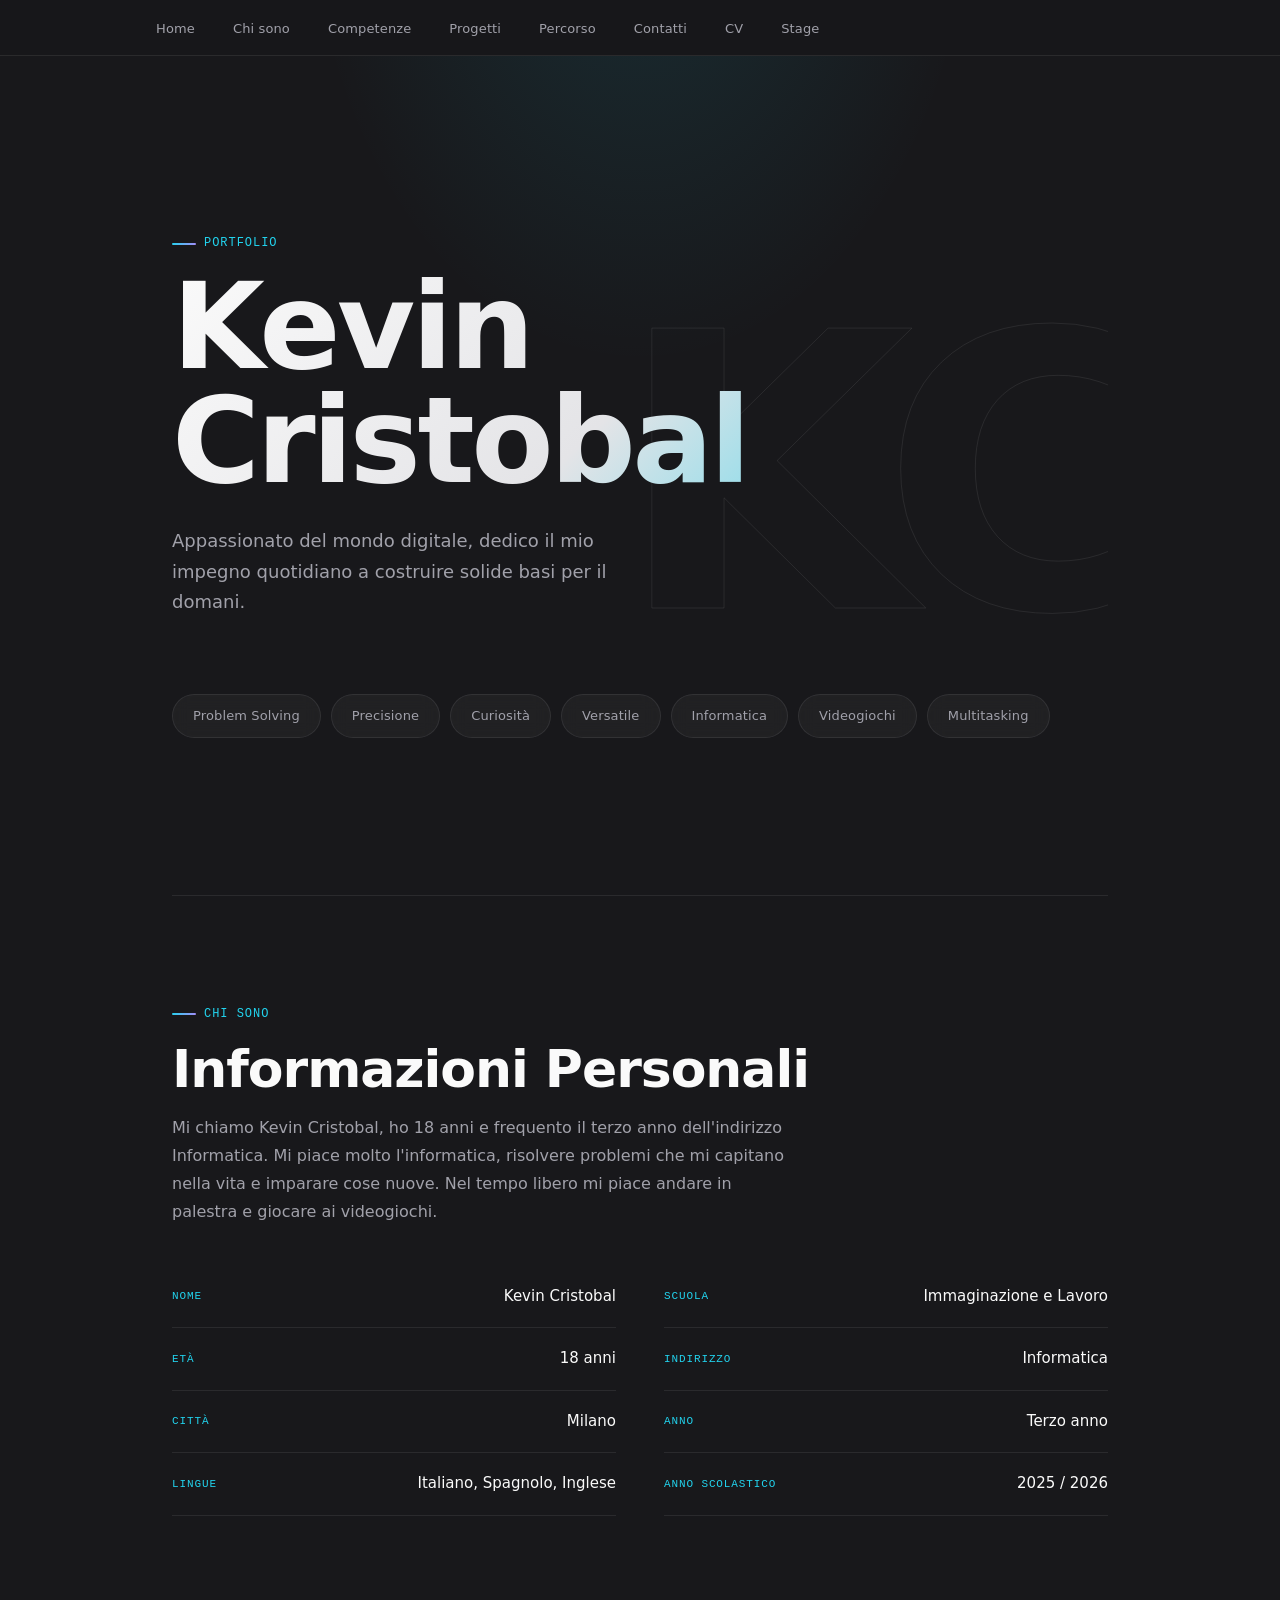
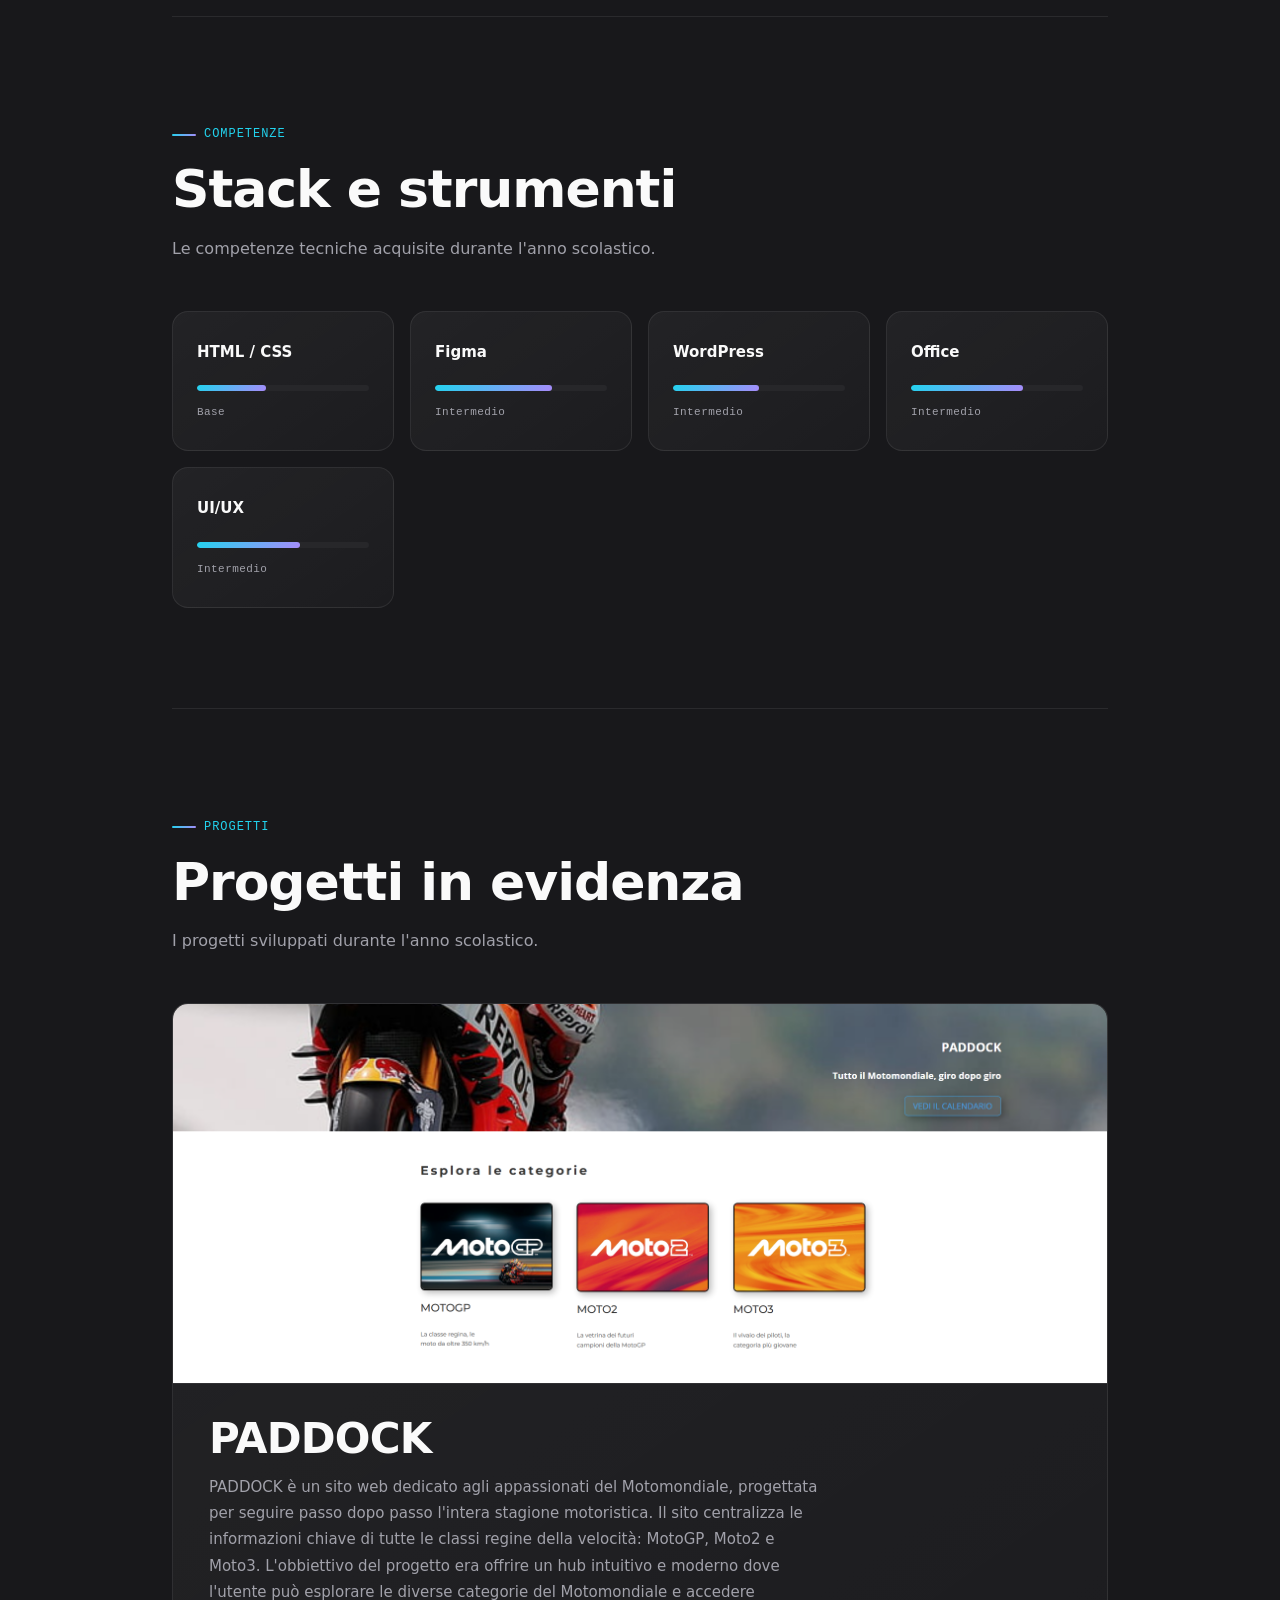
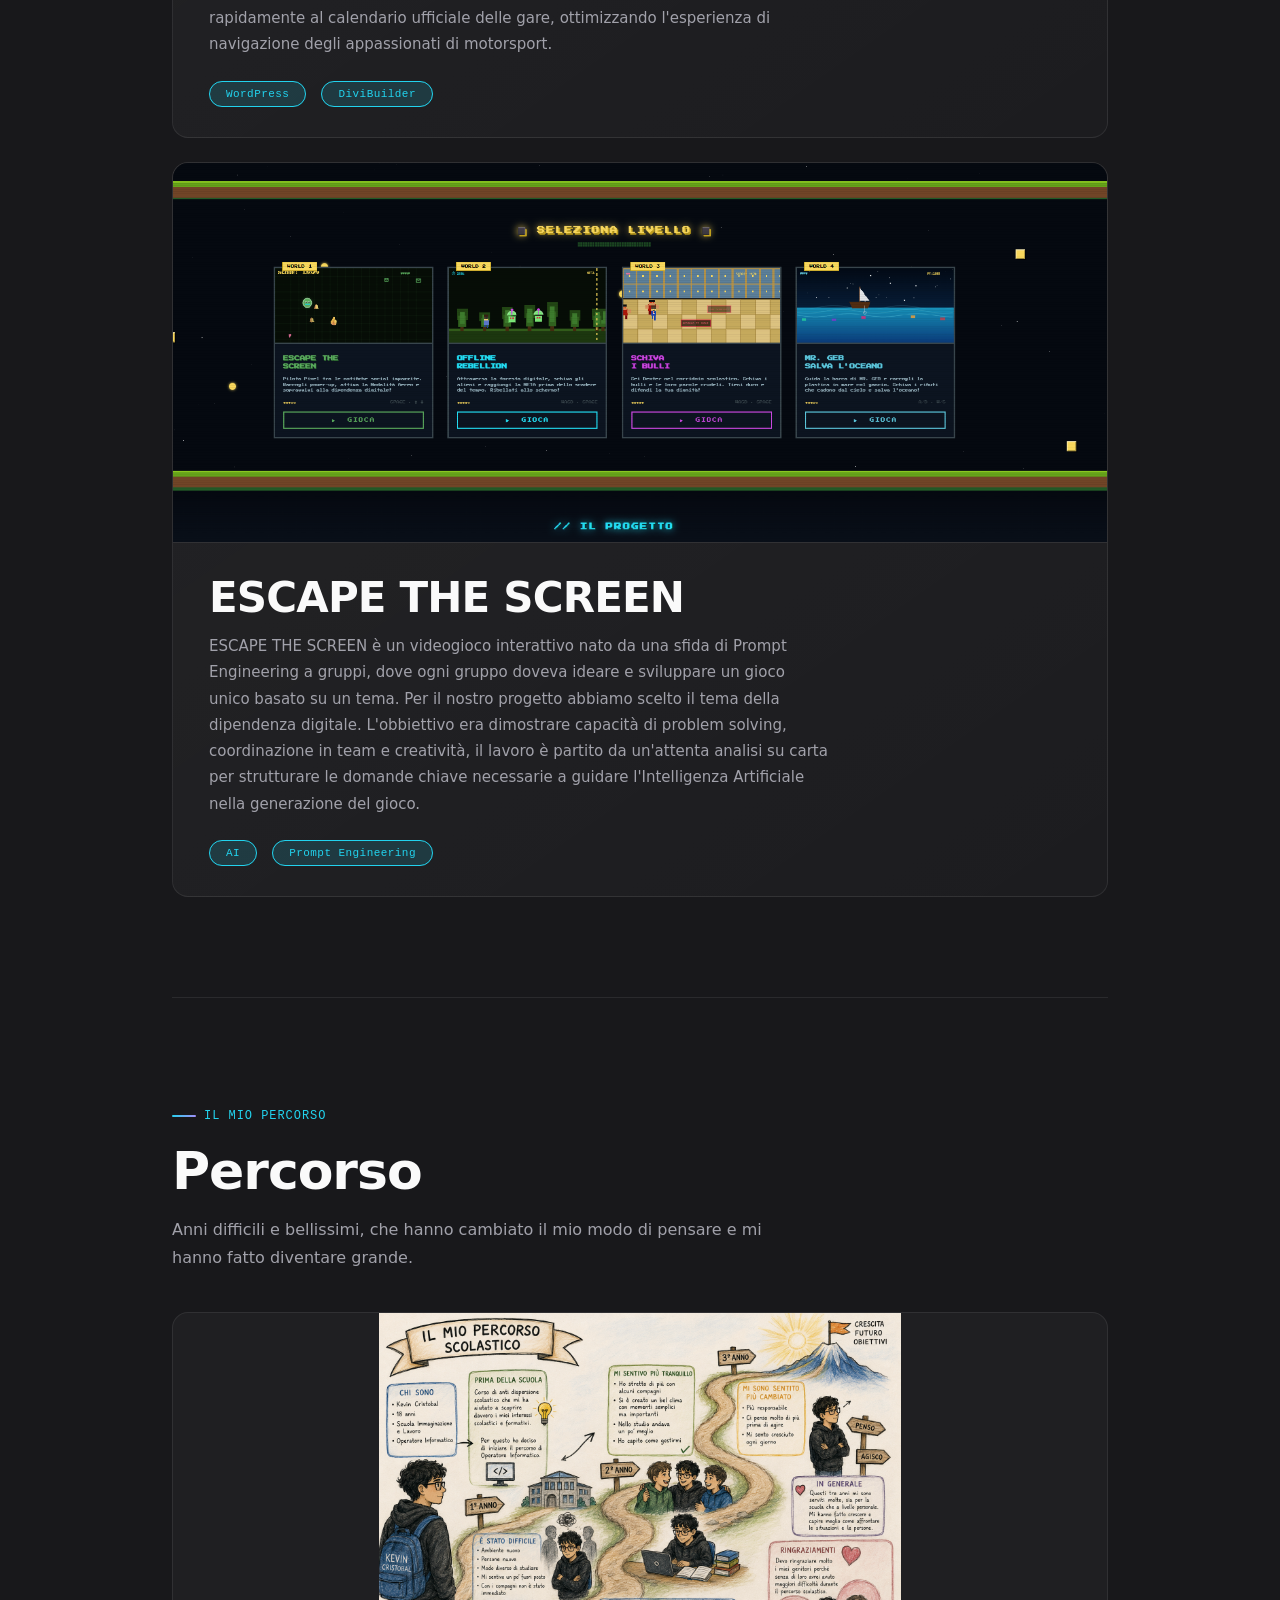
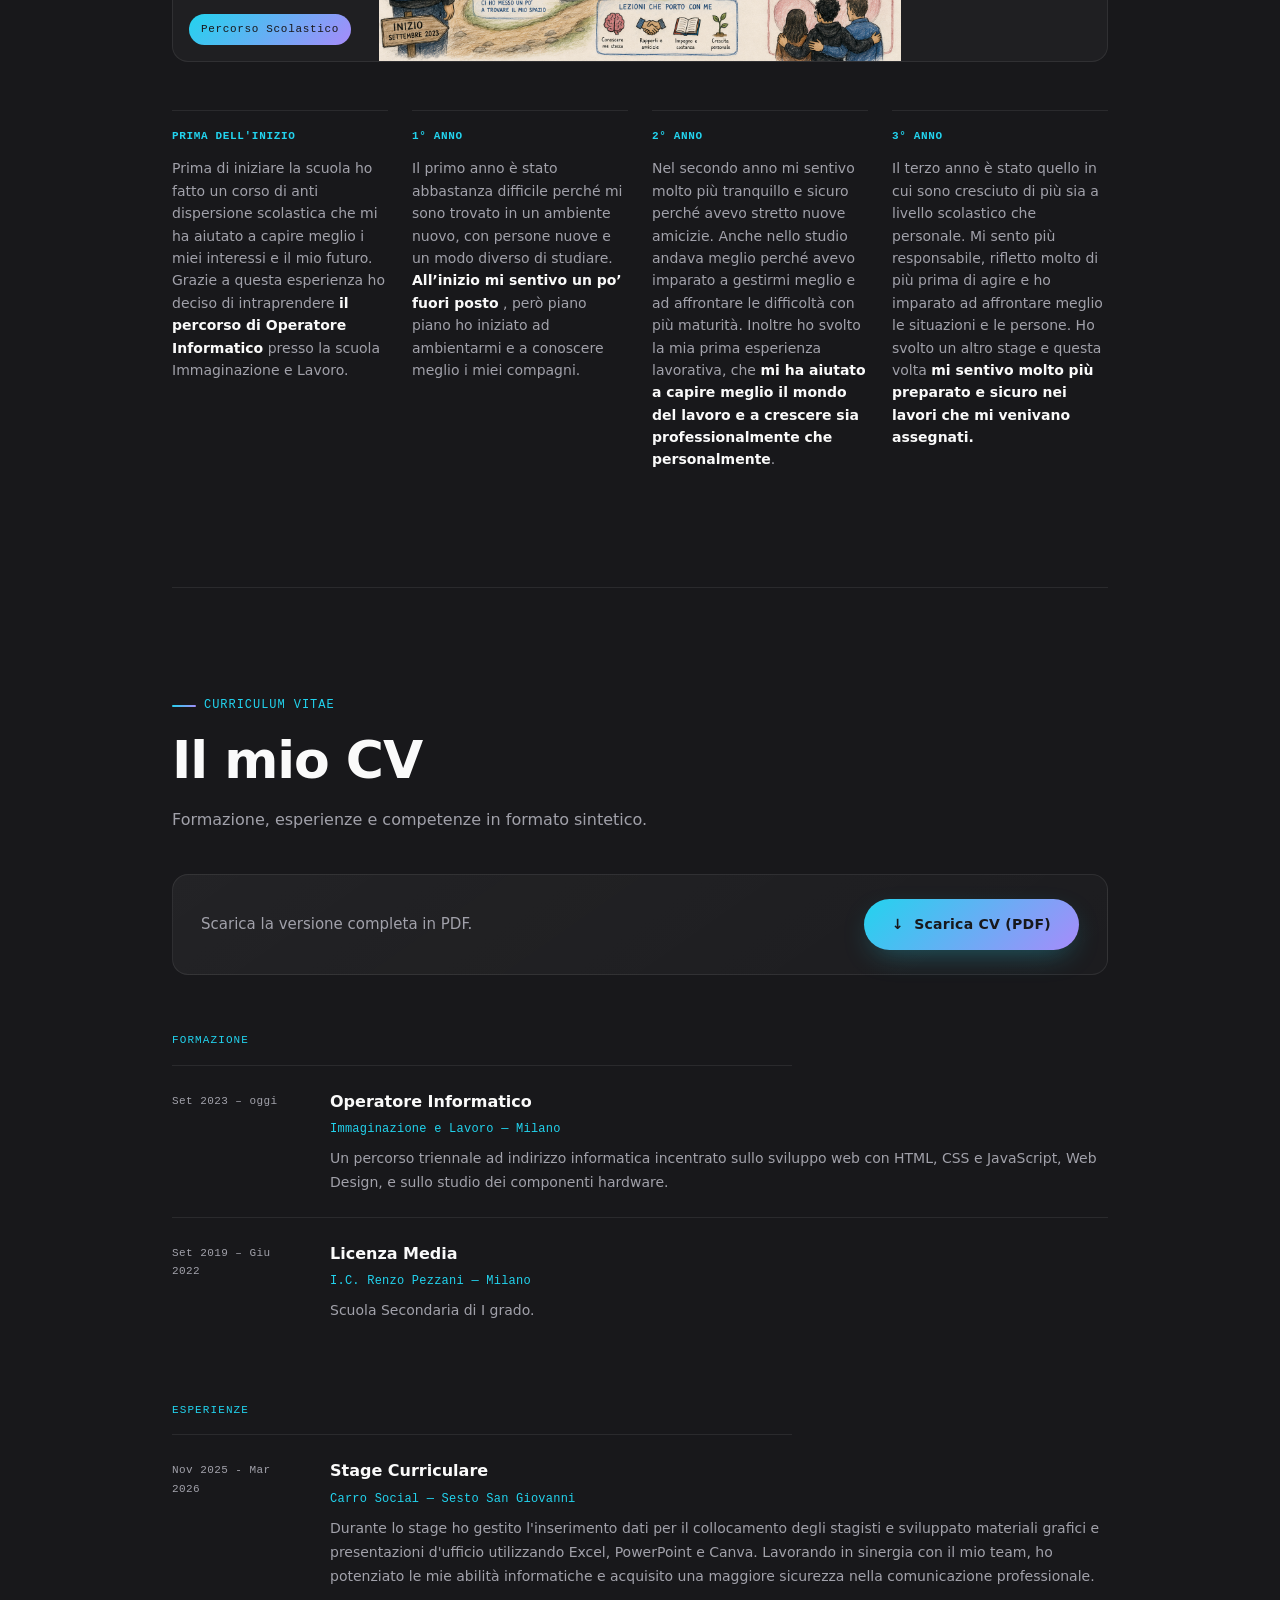
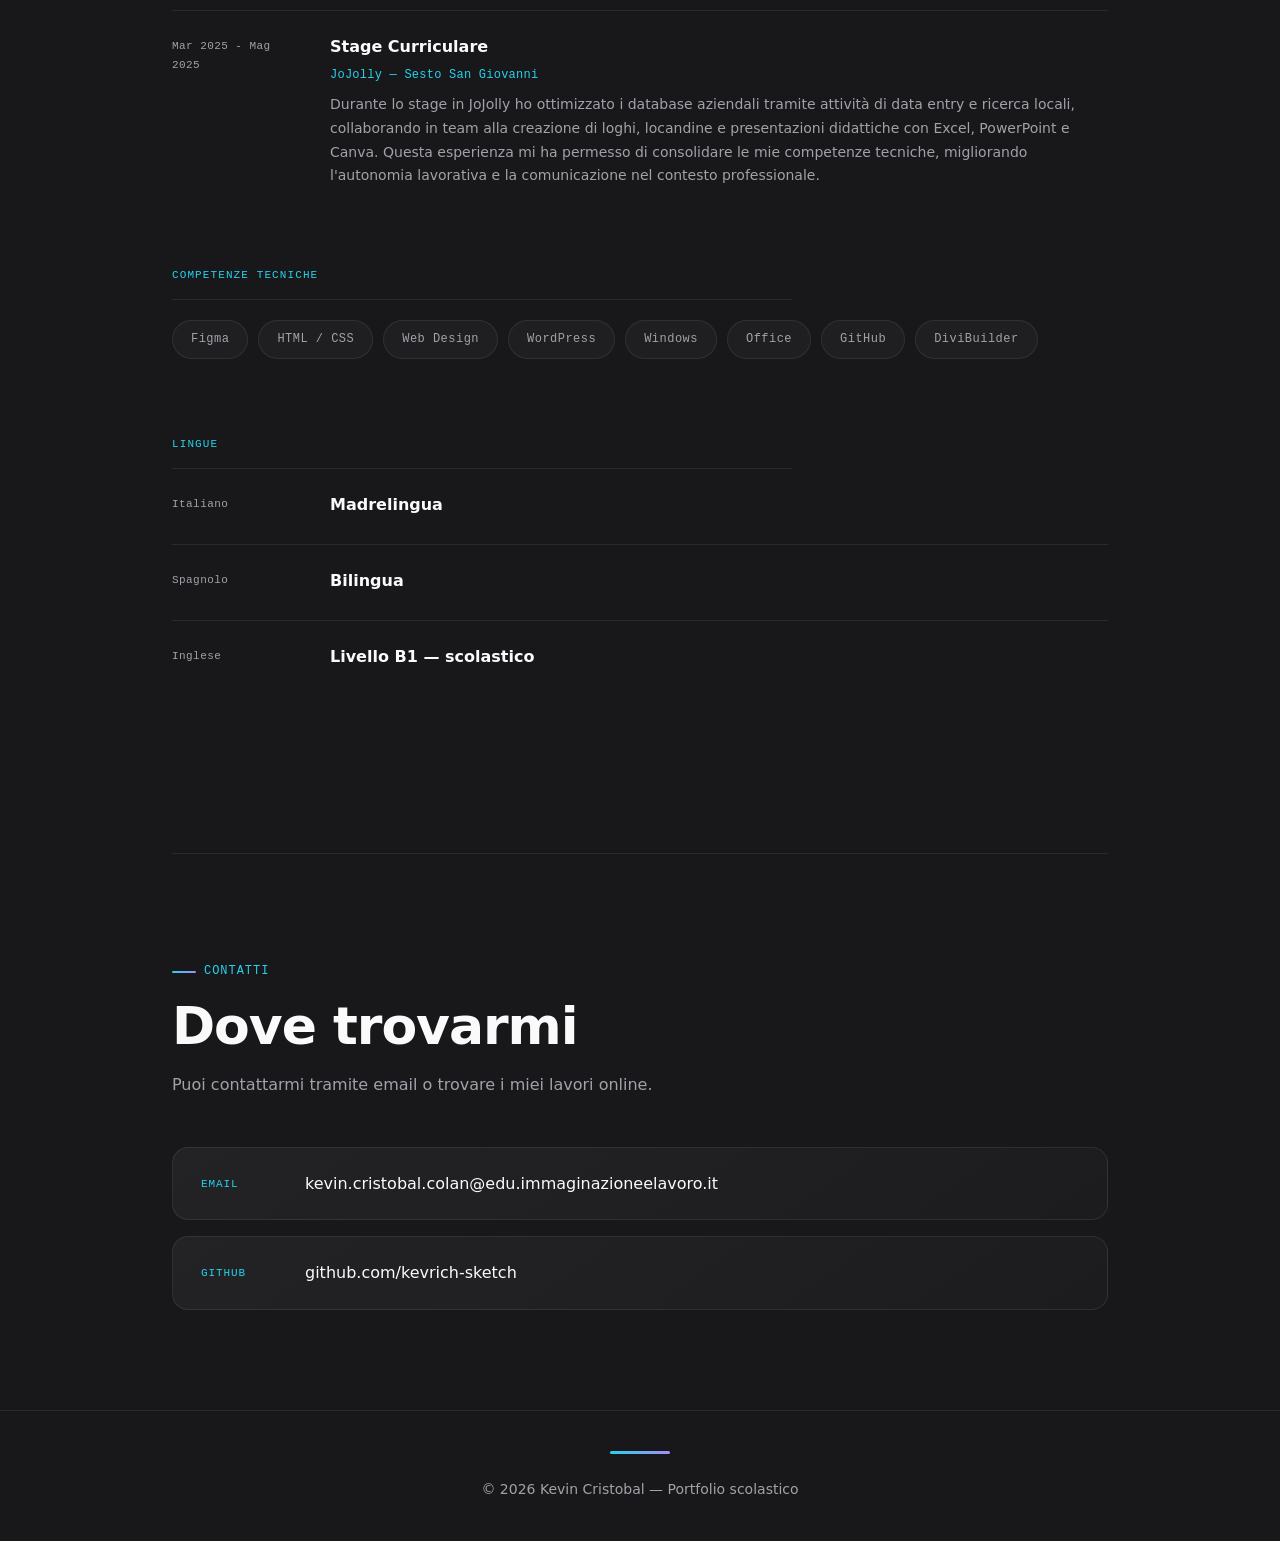
==== commit eb35ec63: "Update index.html" ====
--- a/index.html
+++ b/index.html
@@ -211,6 +211,7 @@
           <div class="cv-contenuto">
             <h3>Licenza Media</h3>
             <span class="cv-luogo">I.C. Renzo Pezzani — Milano</span>
+             <p>Scuola Secondaria di I grado.</p>
           </div>
         </div>
       </div>
--- a/style.css
+++ b/style.css
@@ -620,7 +620,7 @@
   width: 100%;
 }
 
-/* Box contenitore dell'immagine in orizzontale */
+
 .percorso-immagine-contenitore {
   position: relative;
   border-radius: var(--raggio);
@@ -628,8 +628,8 @@
   border: 1px solid var(--colore-bordo);
   transition: all var(--transition-smooth);
   width: 100%; 
-  height: 350px; /* Altezza bloccata per mantenere l'effetto panoramico orizzontale */
-  background-color: var(--colore-card); /* Colore di riempimento per i lati */
+  height: 350px; 
+  background-color: var(--colore-card); 
 }
 
 .percorso-immagine-contenitore a {
@@ -649,7 +649,7 @@
   width: 100%;
   height: 100%;
   display: block;
-  object-fit: contain; /* Mostra l'intera infografica verticale centrata senza tagliarla */
+  object-fit: contain; 
   filter: saturate(0.85) contrast(1.02);
   transition: filter var(--transition-smooth), transform var(--transition-smooth);
 }
@@ -680,10 +680,10 @@
   width: 100%;
 }
 
-/* Griglia per le 4 colonne dei testi */
+
 .percorso-griglia-anni {
   display: grid;
-  grid-template-columns: repeat(4, 1fr); /* Crea esattamente 4 colonne */
+  grid-template-columns: repeat(4, 1fr); 
   gap: 24px;
   width: 100%;
 }
@@ -695,7 +695,7 @@
   padding: 16px 0;
   background: transparent;
   position: relative;
-  border-top: 1px solid var(--colore-bordo); /* Linea di divisione superiore per ogni colonna */
+  border-top: 1px solid var(--colore-bordo); 
   transition: all var(--transition-fast);
 }
 
@@ -727,20 +727,20 @@
   font-weight: 600;
 }
 
-/* Responsive per tablet e smartphone */
+
 @media (max-width: 1024px) {
   .percorso-griglia-anni {
-    grid-template-columns: repeat(2, 1fr); /* 2 colonne su tablet */
+    grid-template-columns: repeat(2, 1fr); 
     gap: 20px;
   }
 }
 
 @media (max-width: 640px) {
   .percorso-griglia-anni {
-    grid-template-columns: 1fr; /* 1 colonna singola su smartphone */
+    grid-template-columns: 1fr; 
   }
   .percorso-immagine-contenitore {
-    height: 240px; /* Riduce l'altezza del box orizzontale sui telefoni */
+    height: 240px; 
   }
 }
 
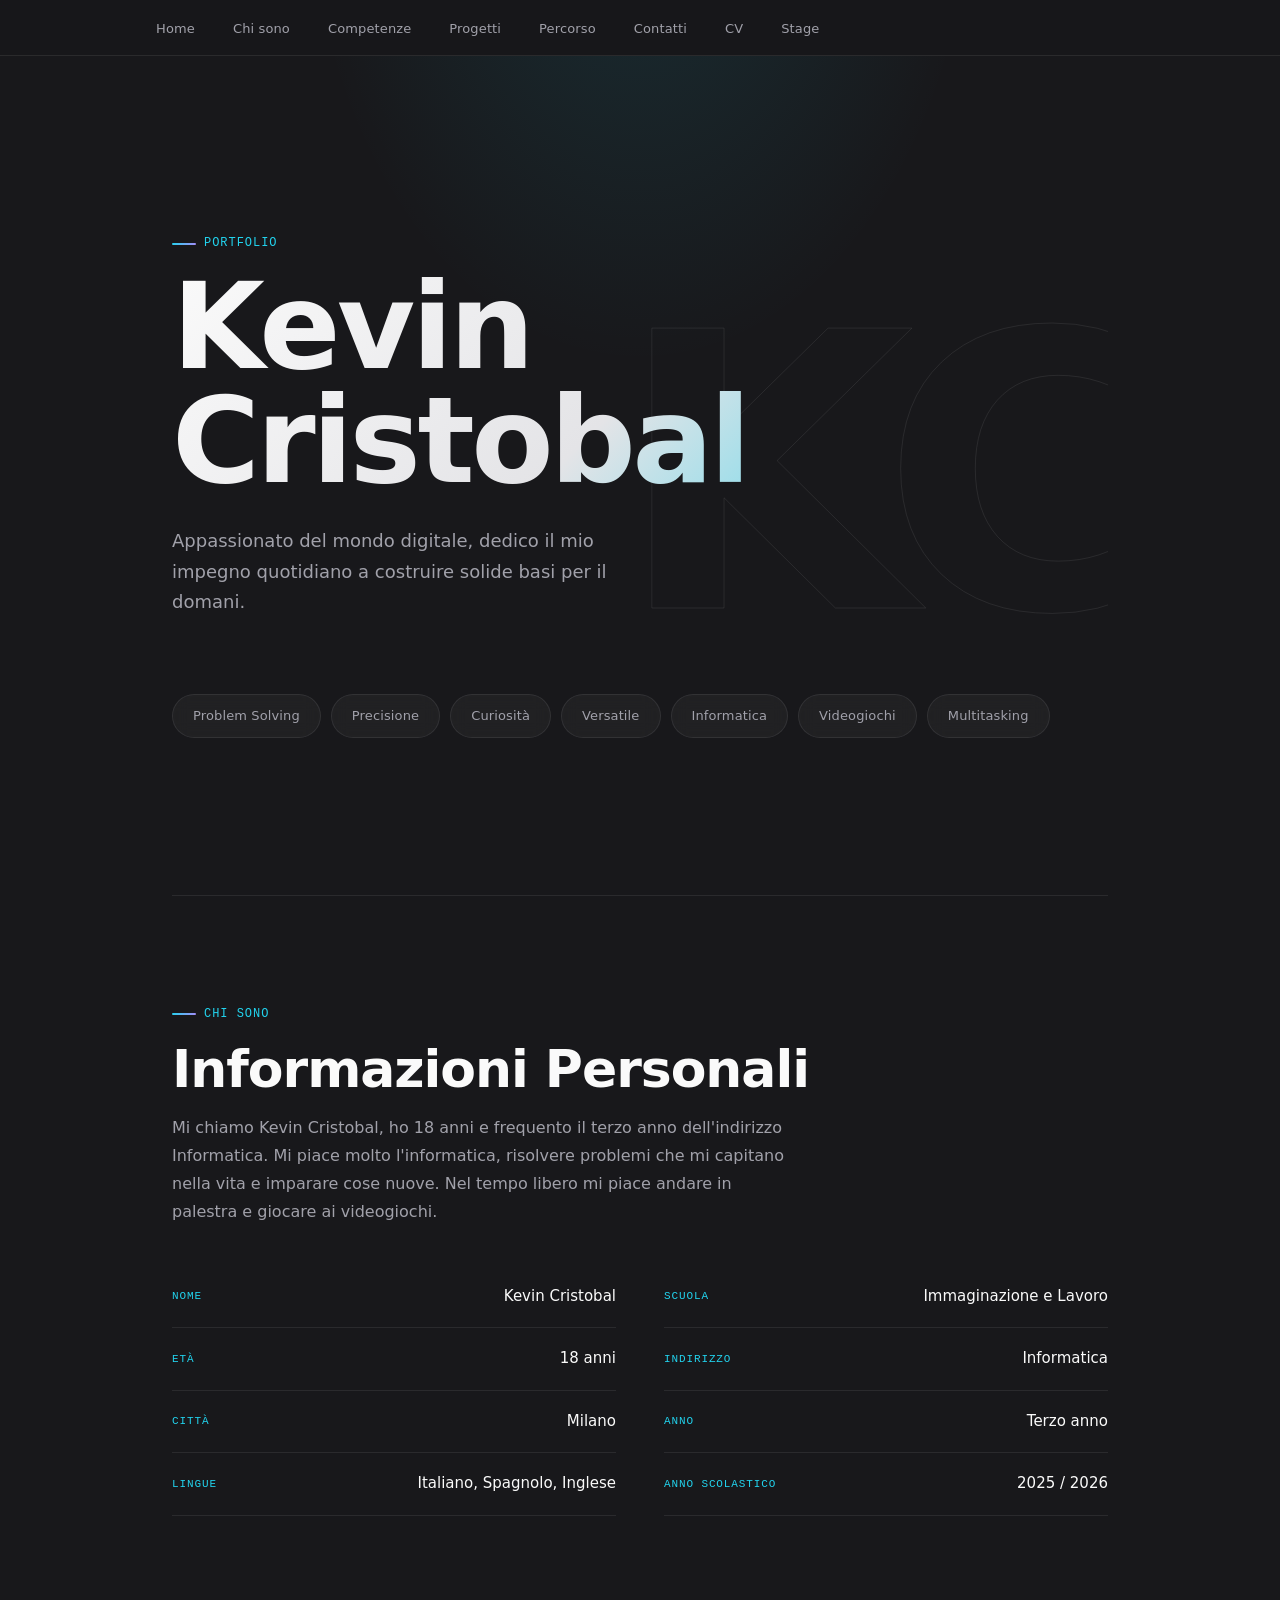
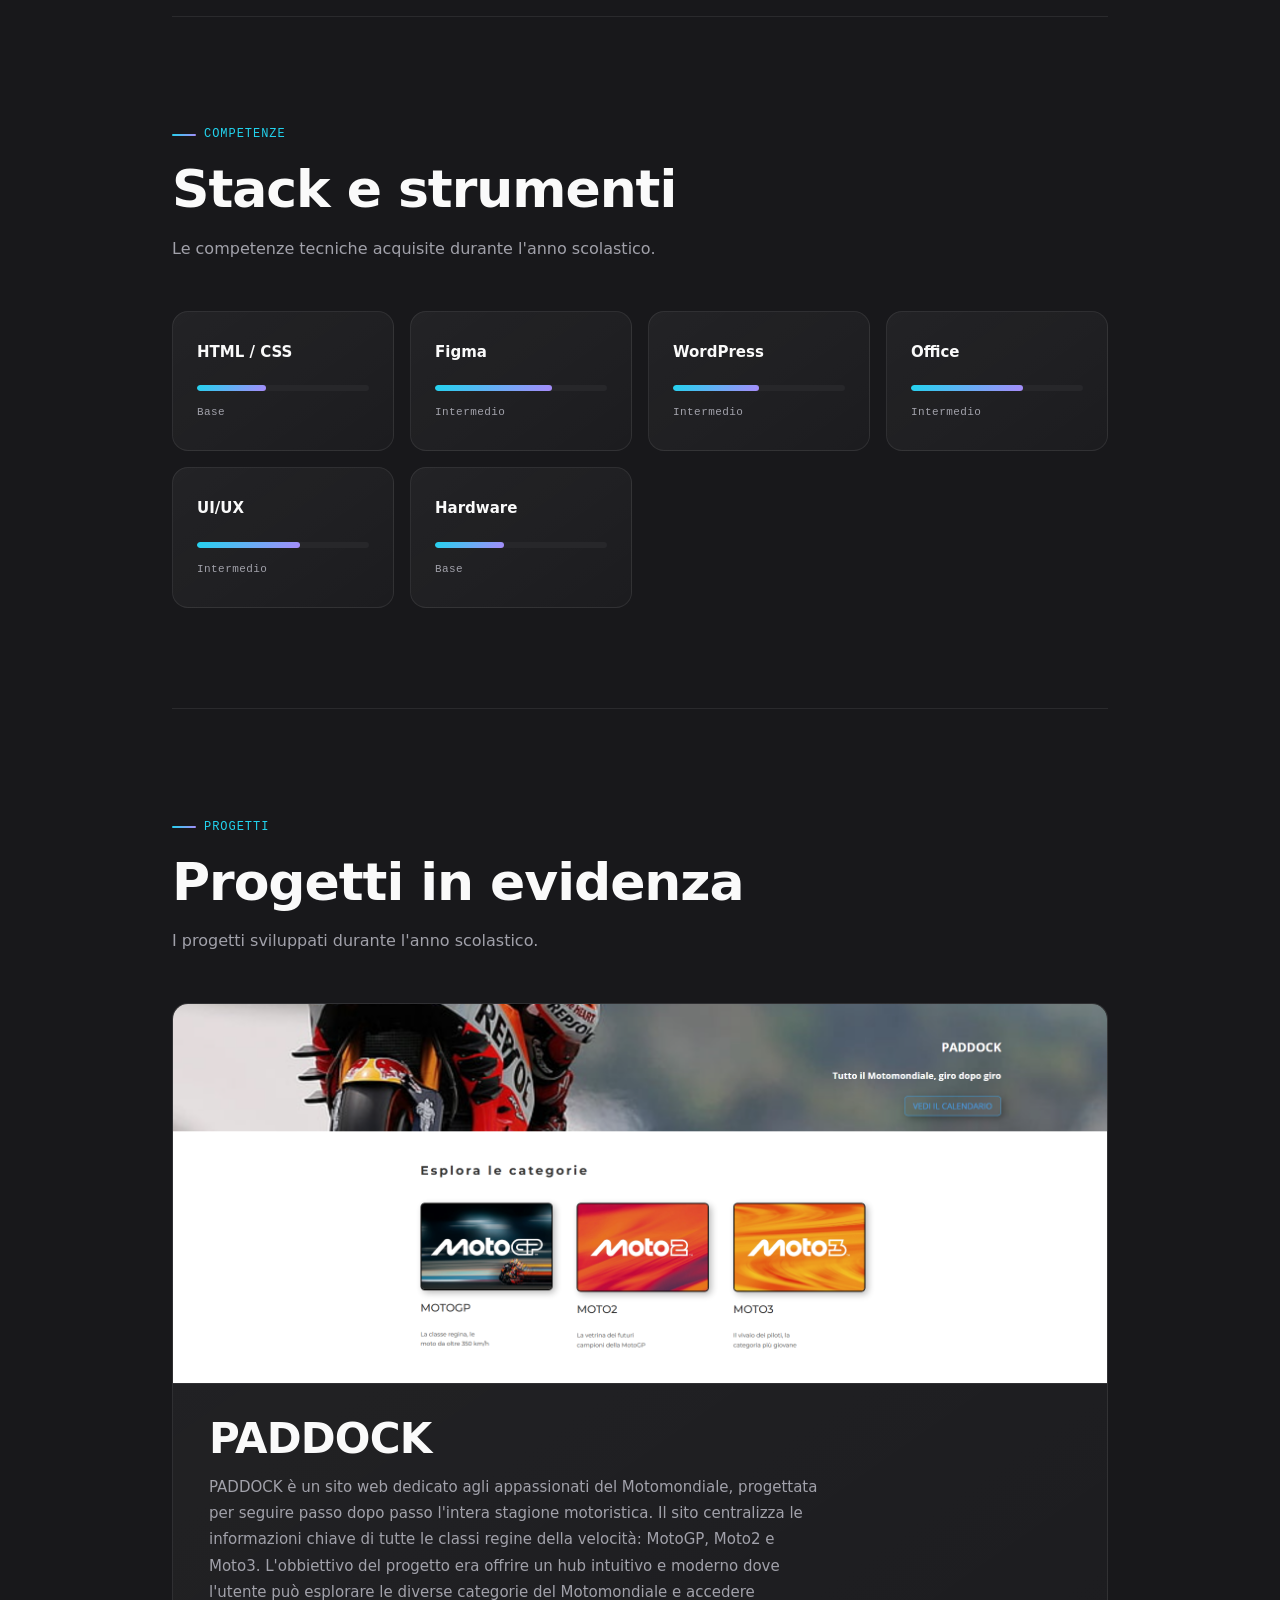
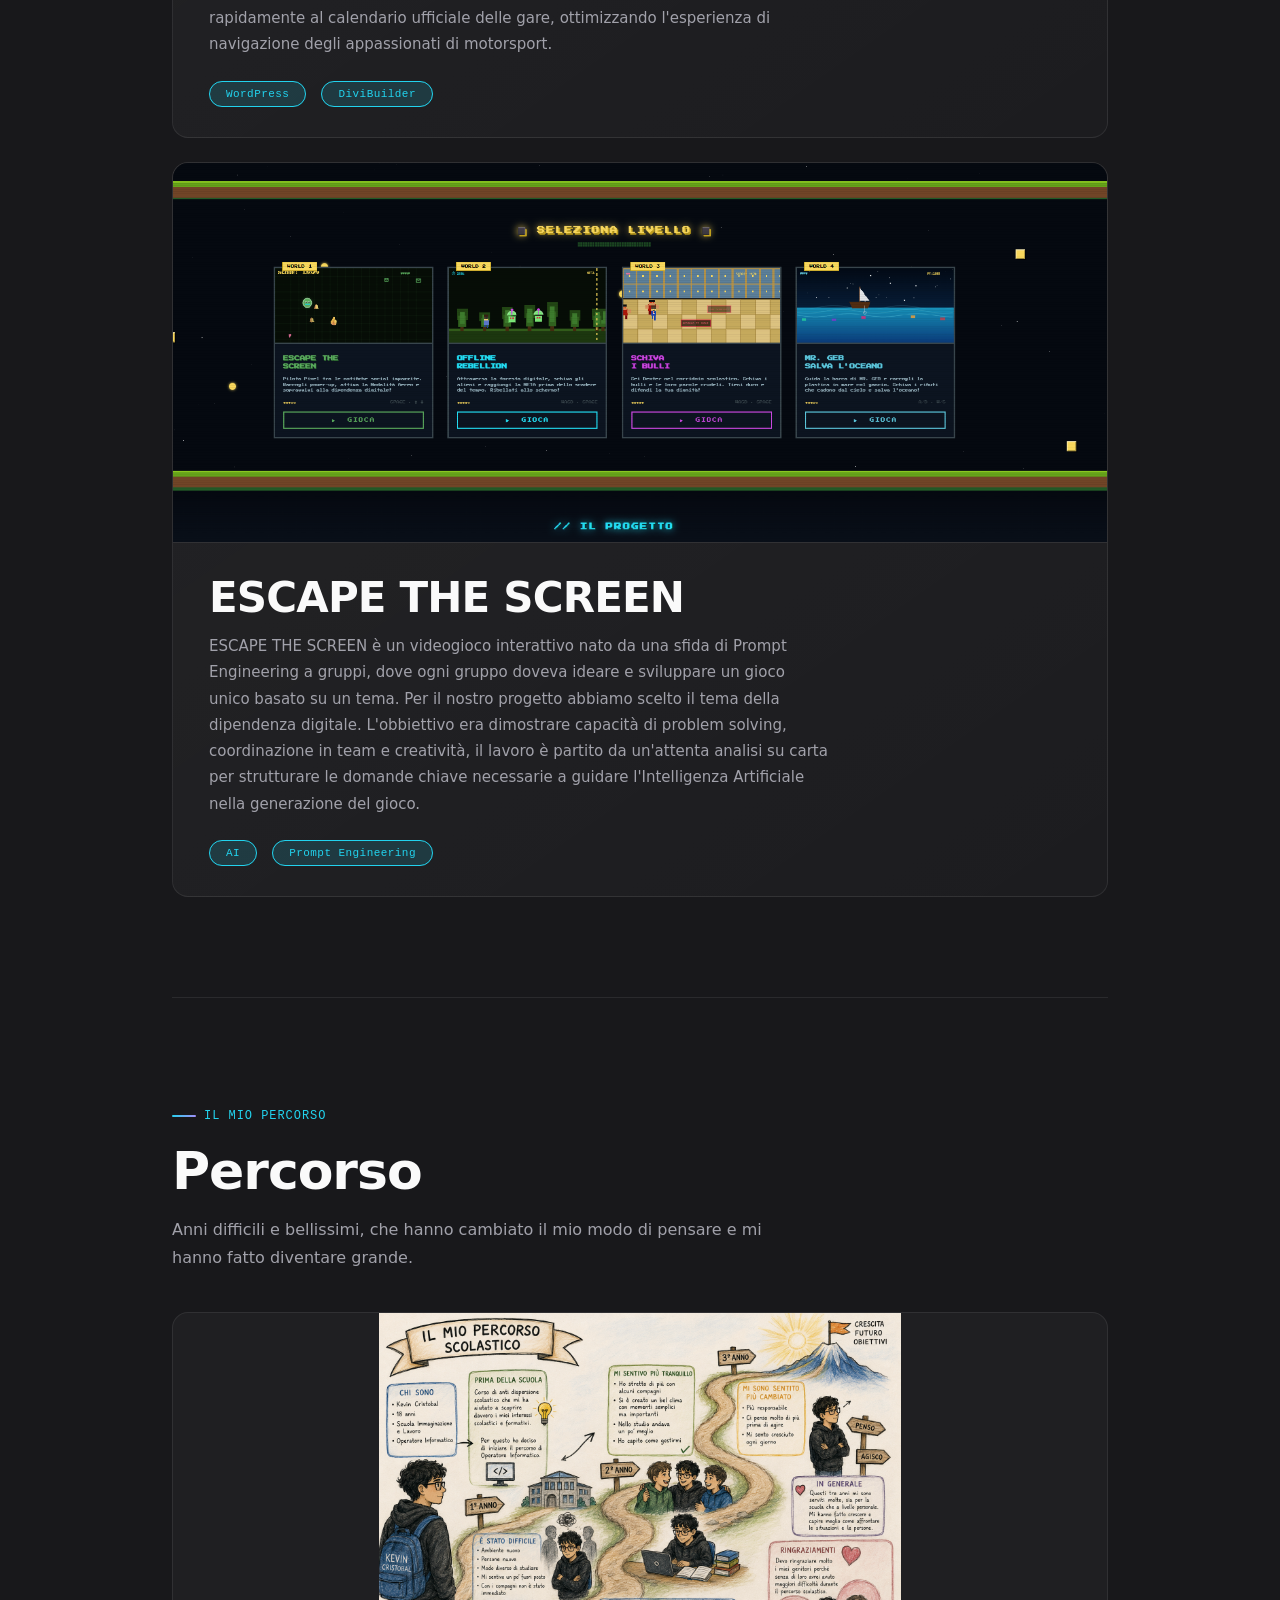
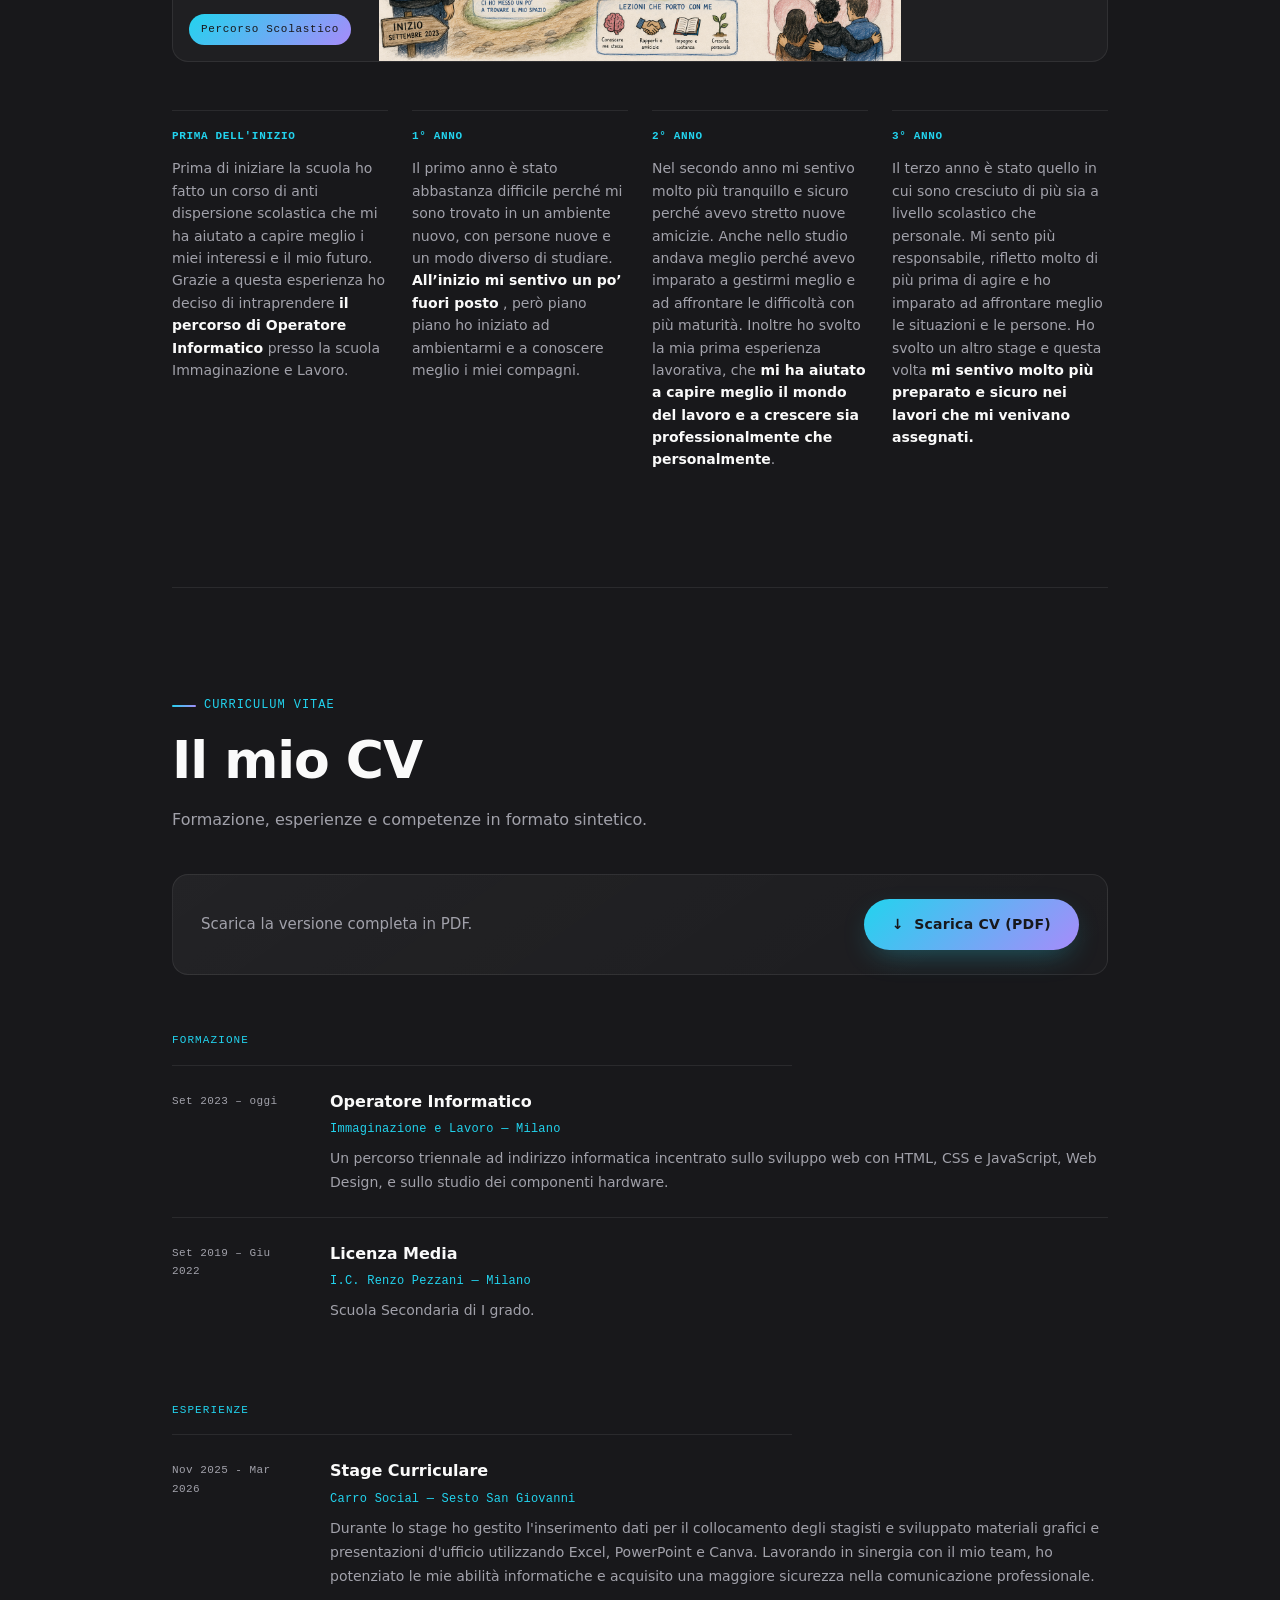
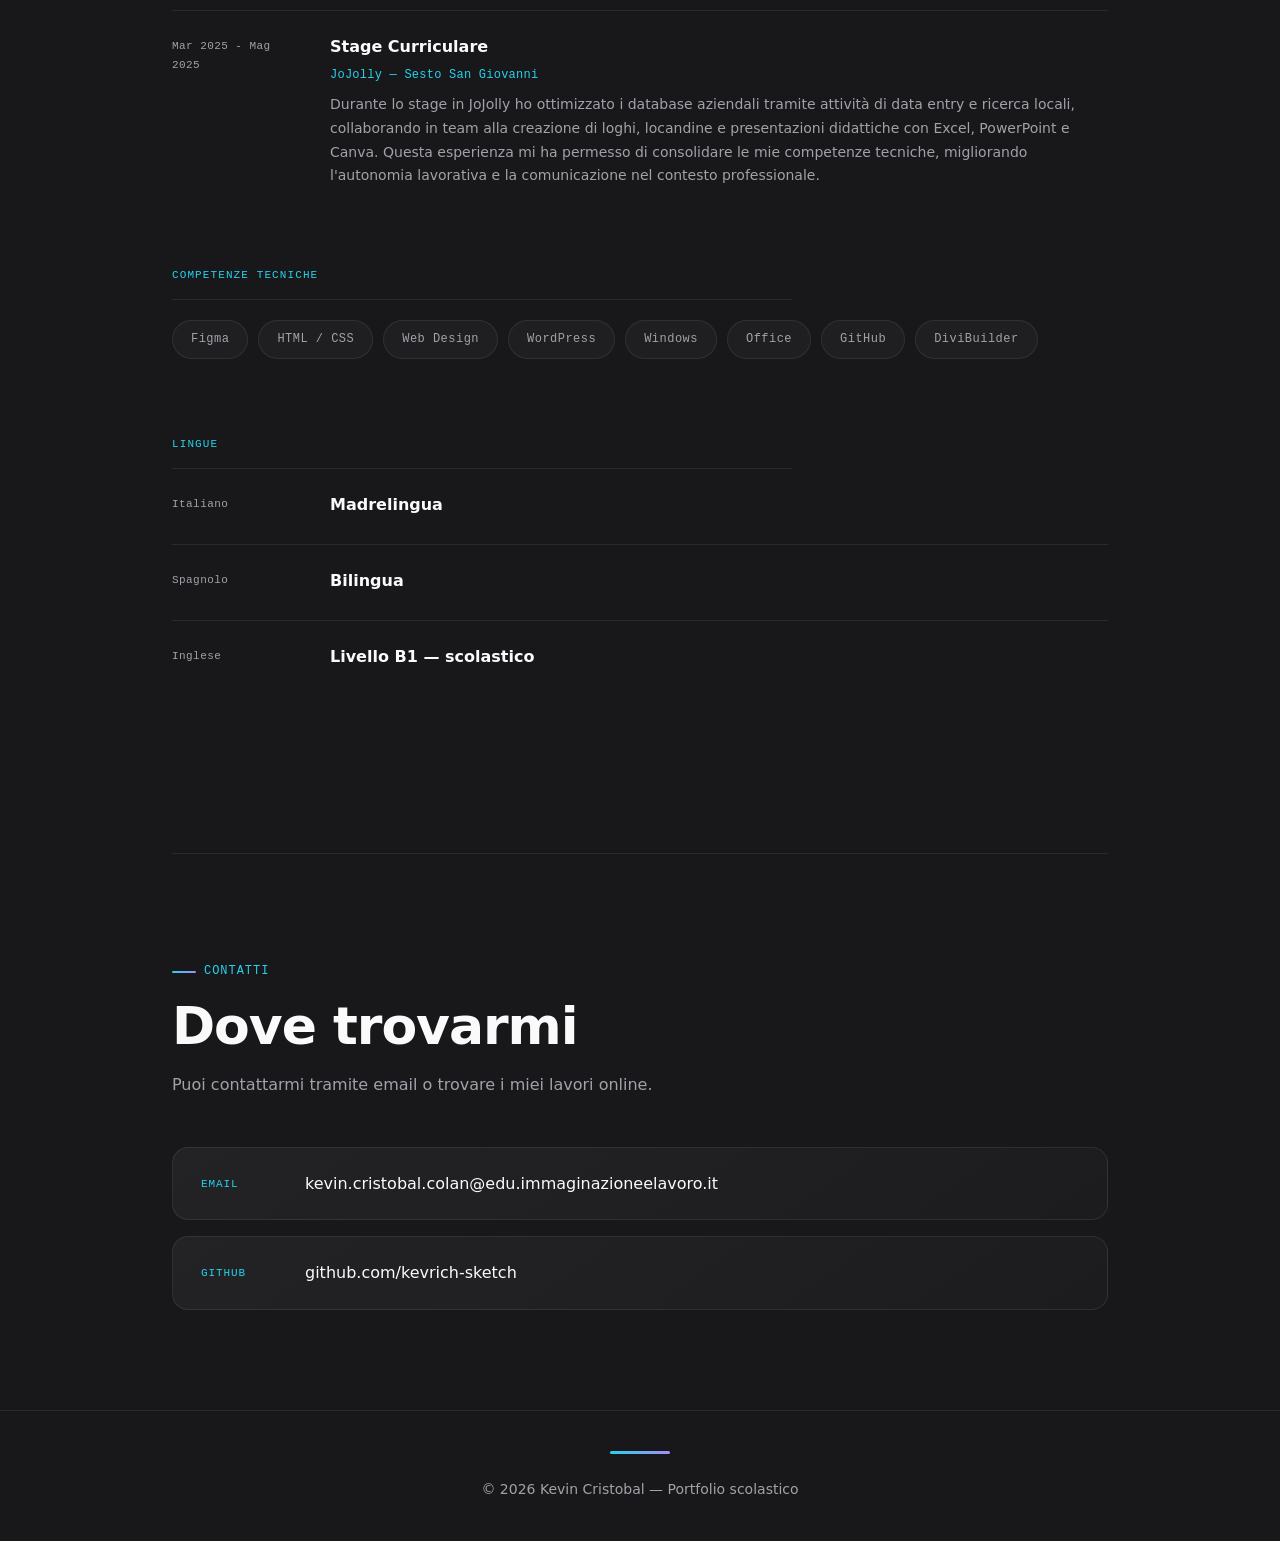
==== commit fad51246: "hi" ====
--- a/index.html
+++ b/index.html
@@ -101,6 +101,11 @@
           <div class="barra-contenitore"><div class="barra" style="width: 60%"></div></div>
           <p class="livello-label">Intermedio</p>
         </div>
+        <div class="competenza-card">
+          <h3>Hardware</h3>
+          <div class="barra-contenitore"><div class="barra" style="width: 40%"></div></div>
+          <p class="livello-label">Base</p>
+        </div>
       </div>
     </section>
 
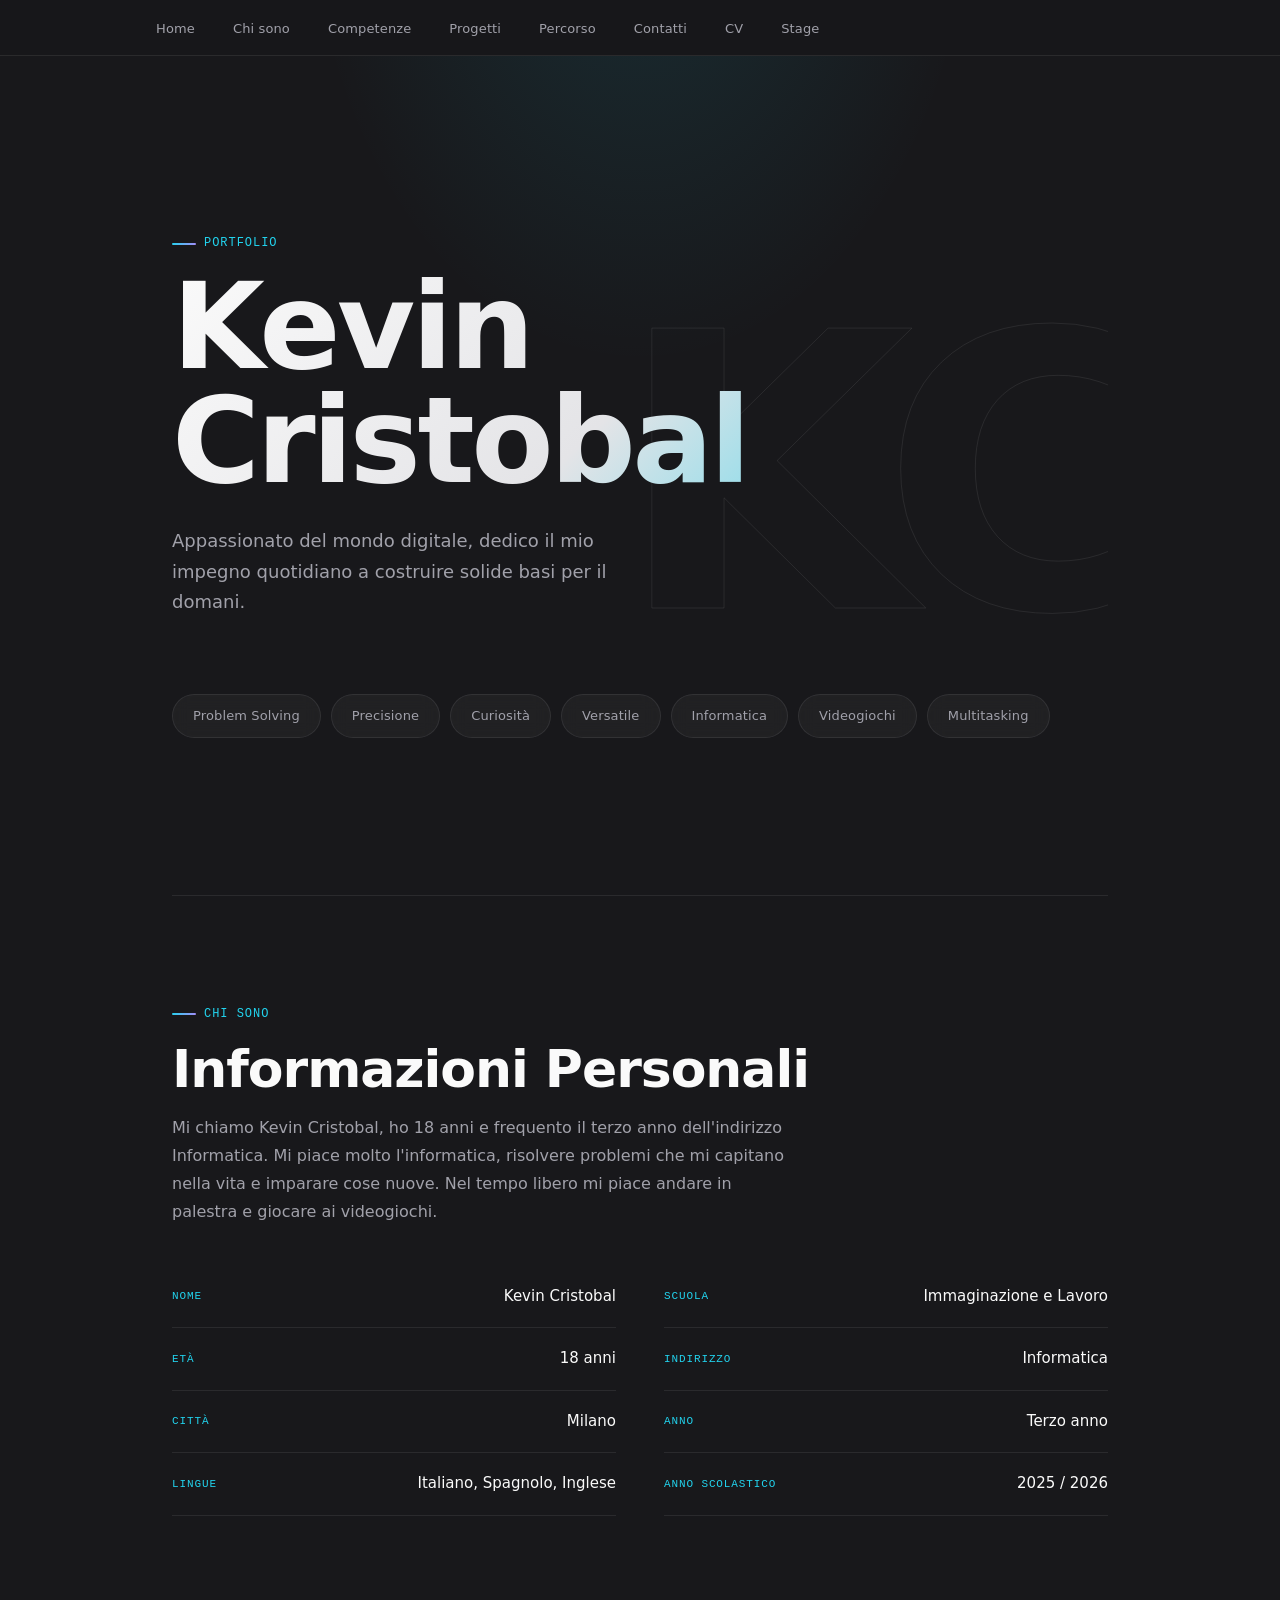
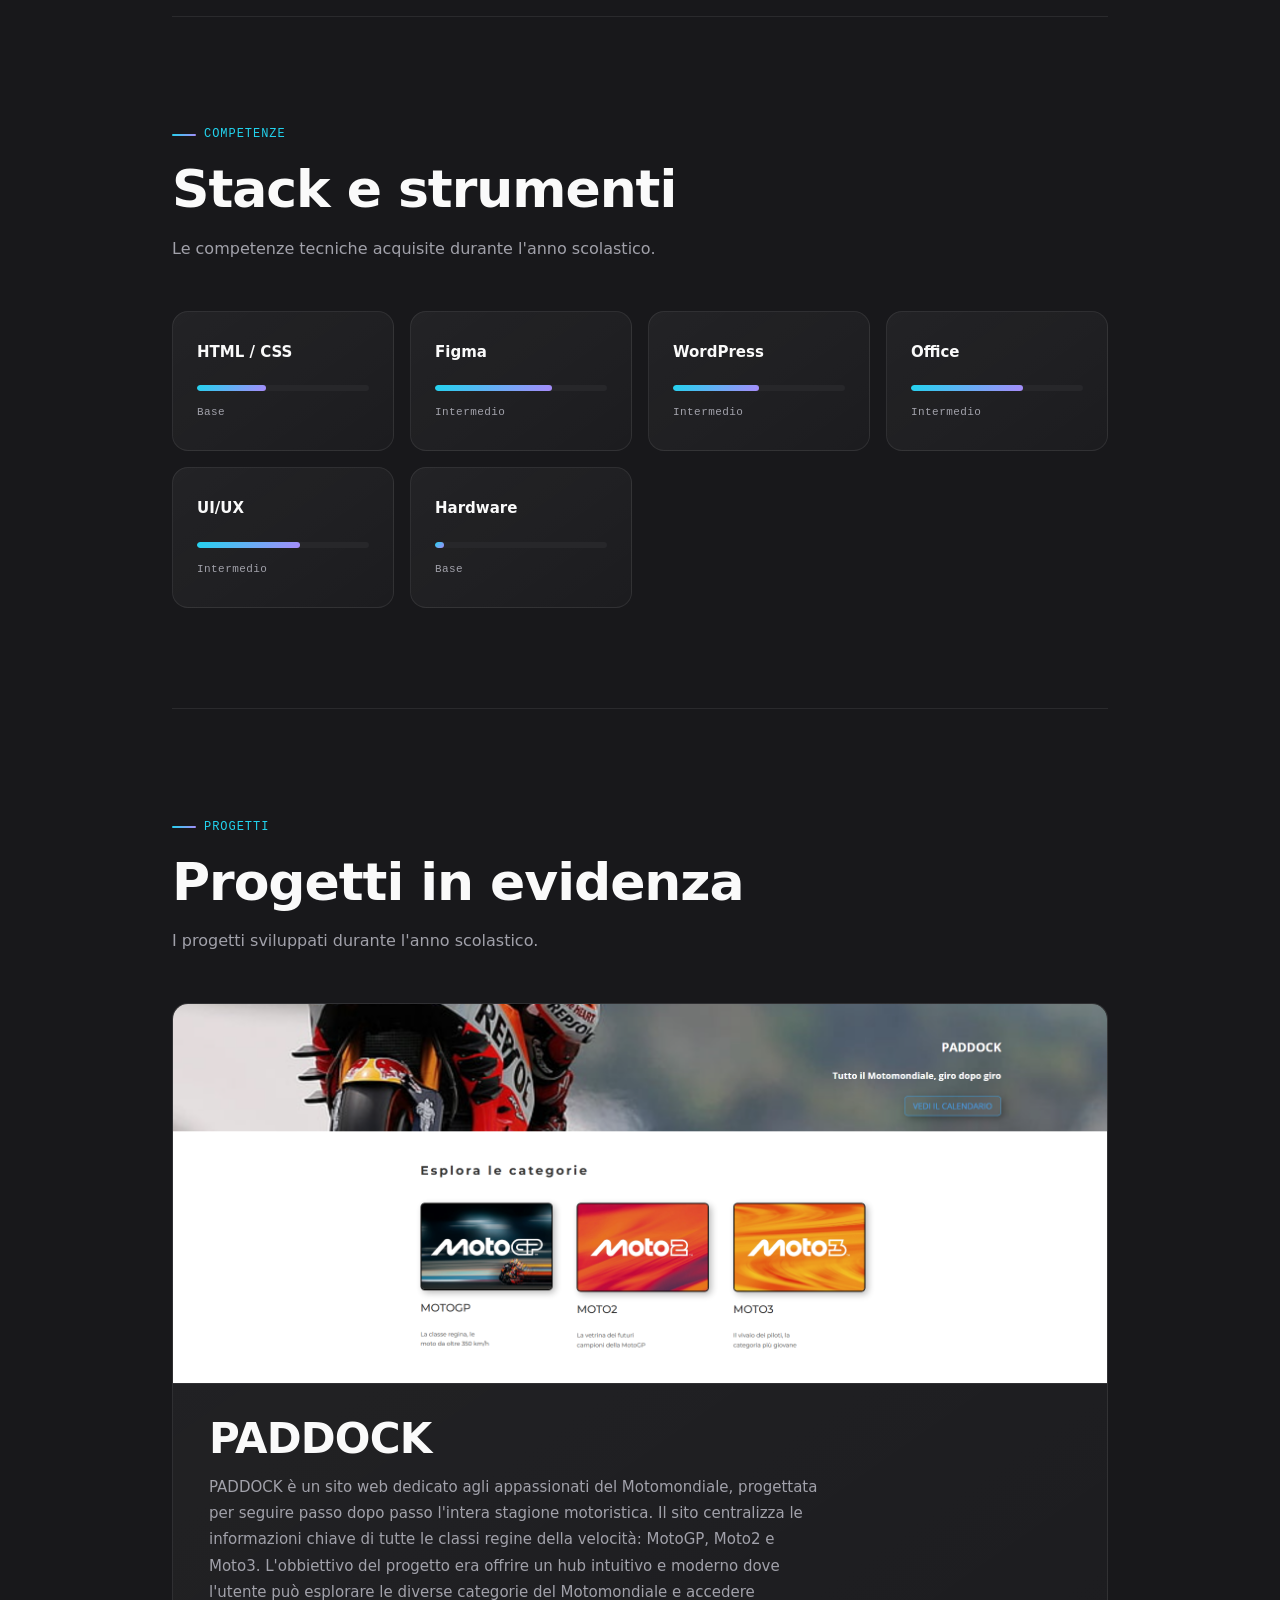
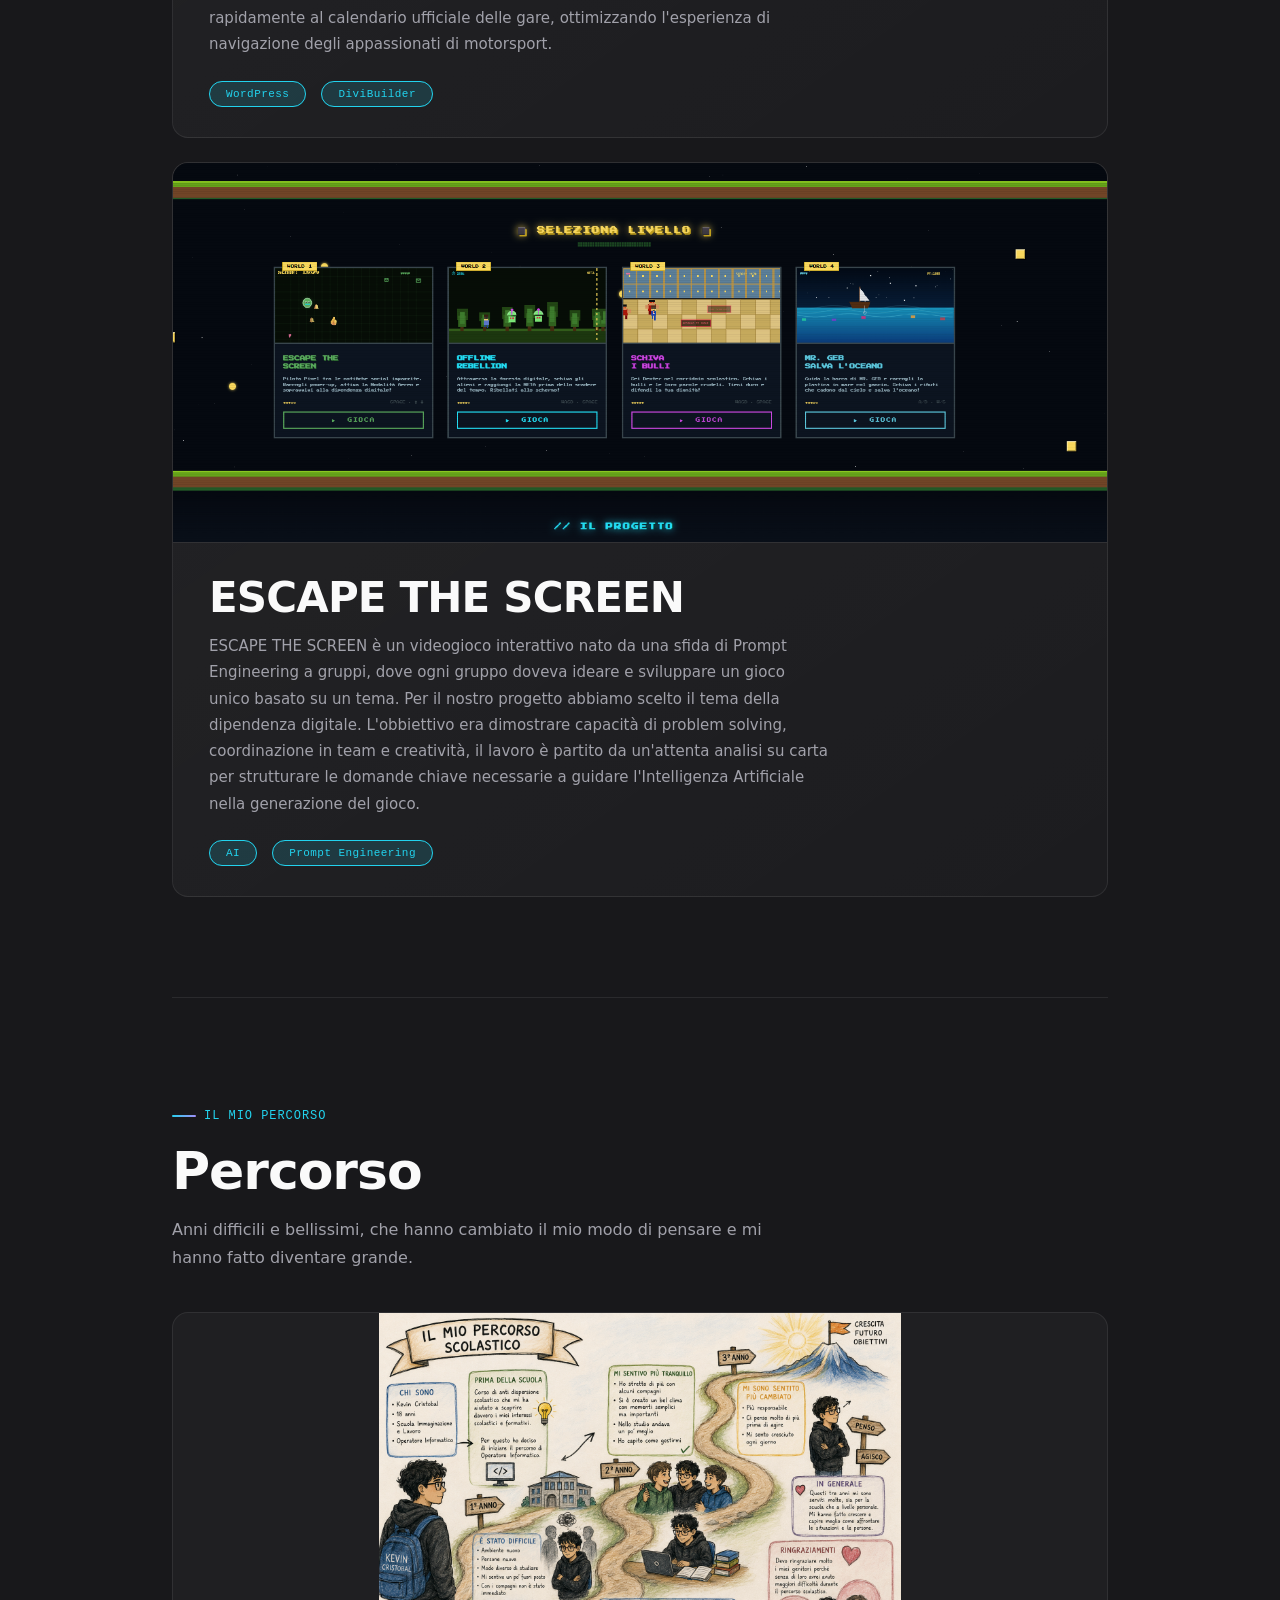
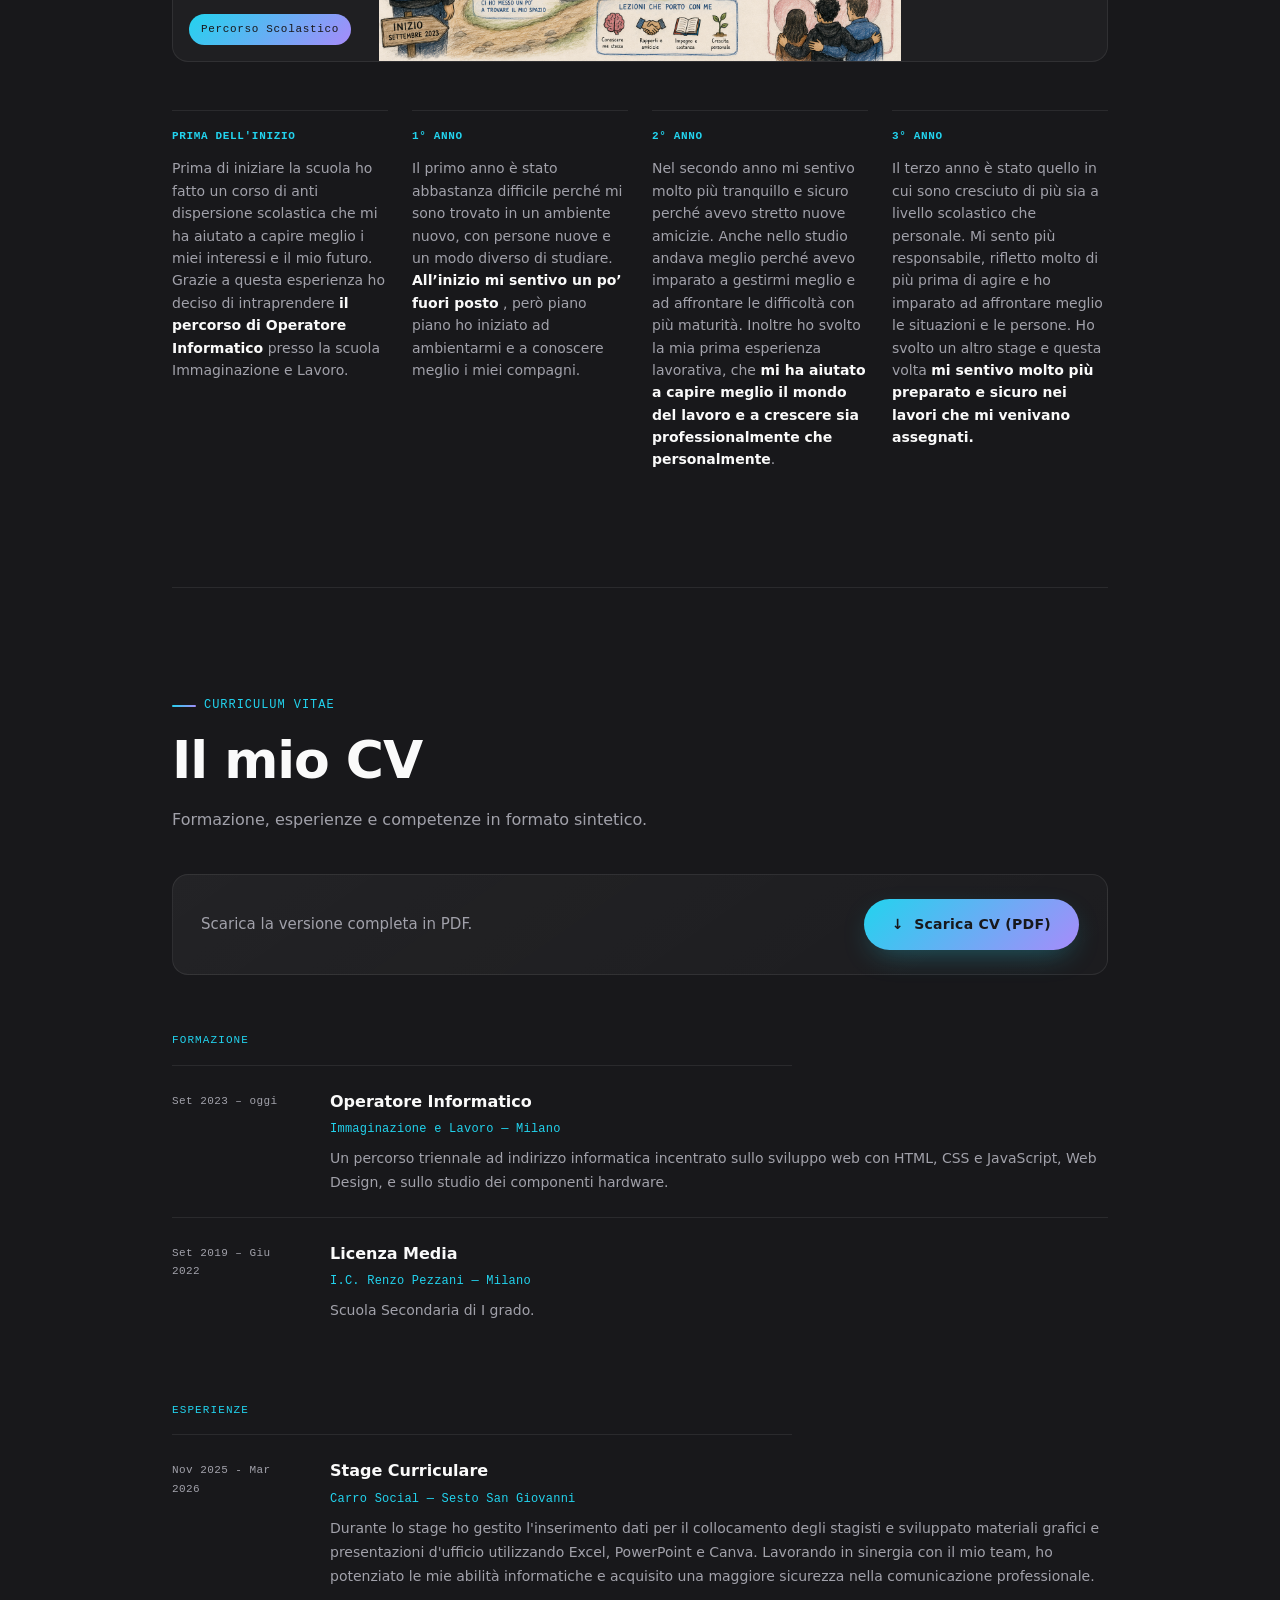
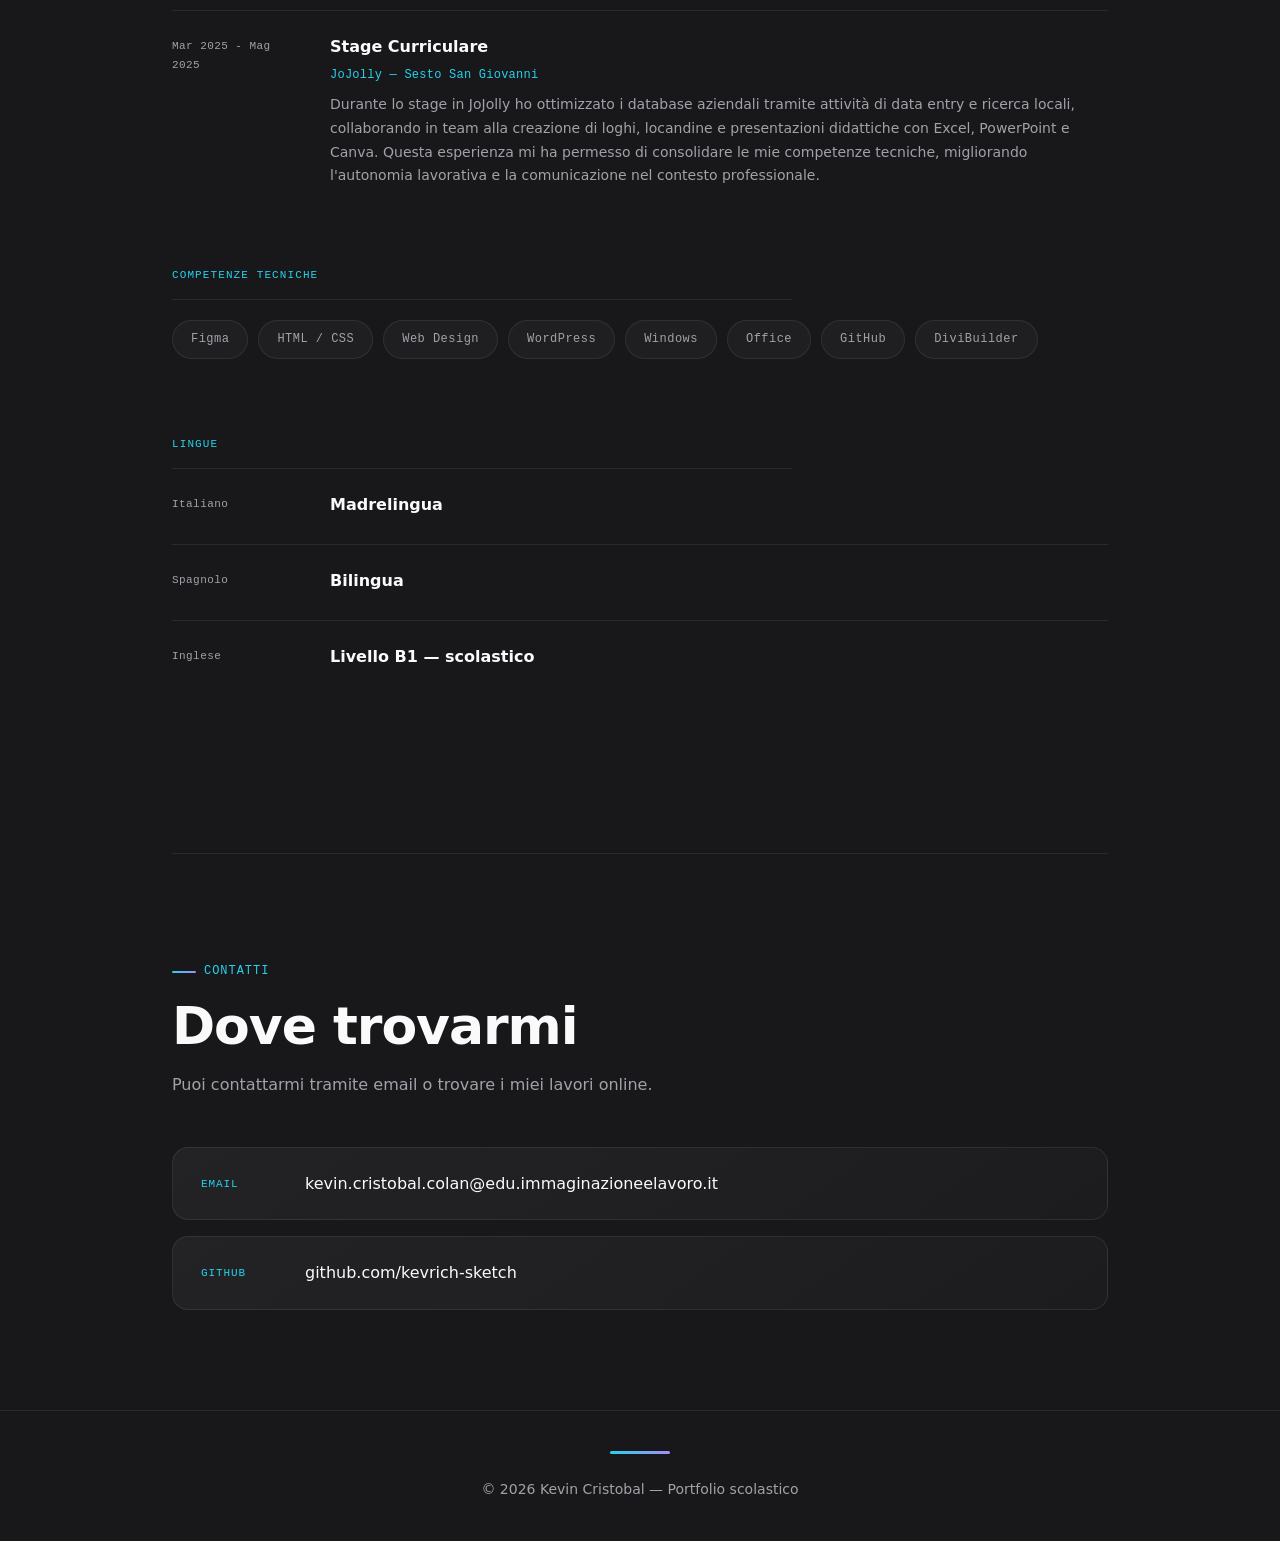
==== commit 4f14215c: "Update index.html" ====
--- a/index.html
+++ b/index.html
@@ -103,7 +103,7 @@
         </div>
         <div class="competenza-card">
           <h3>Hardware</h3>
-          <div class="barra-contenitore"><div class="barra" style="width: 40%"></div></div>
+          <div class="barra-contenitore"><div class="barra" style="width: 5%"></div></div>
           <p class="livello-label">Base</p>
         </div>
       </div>
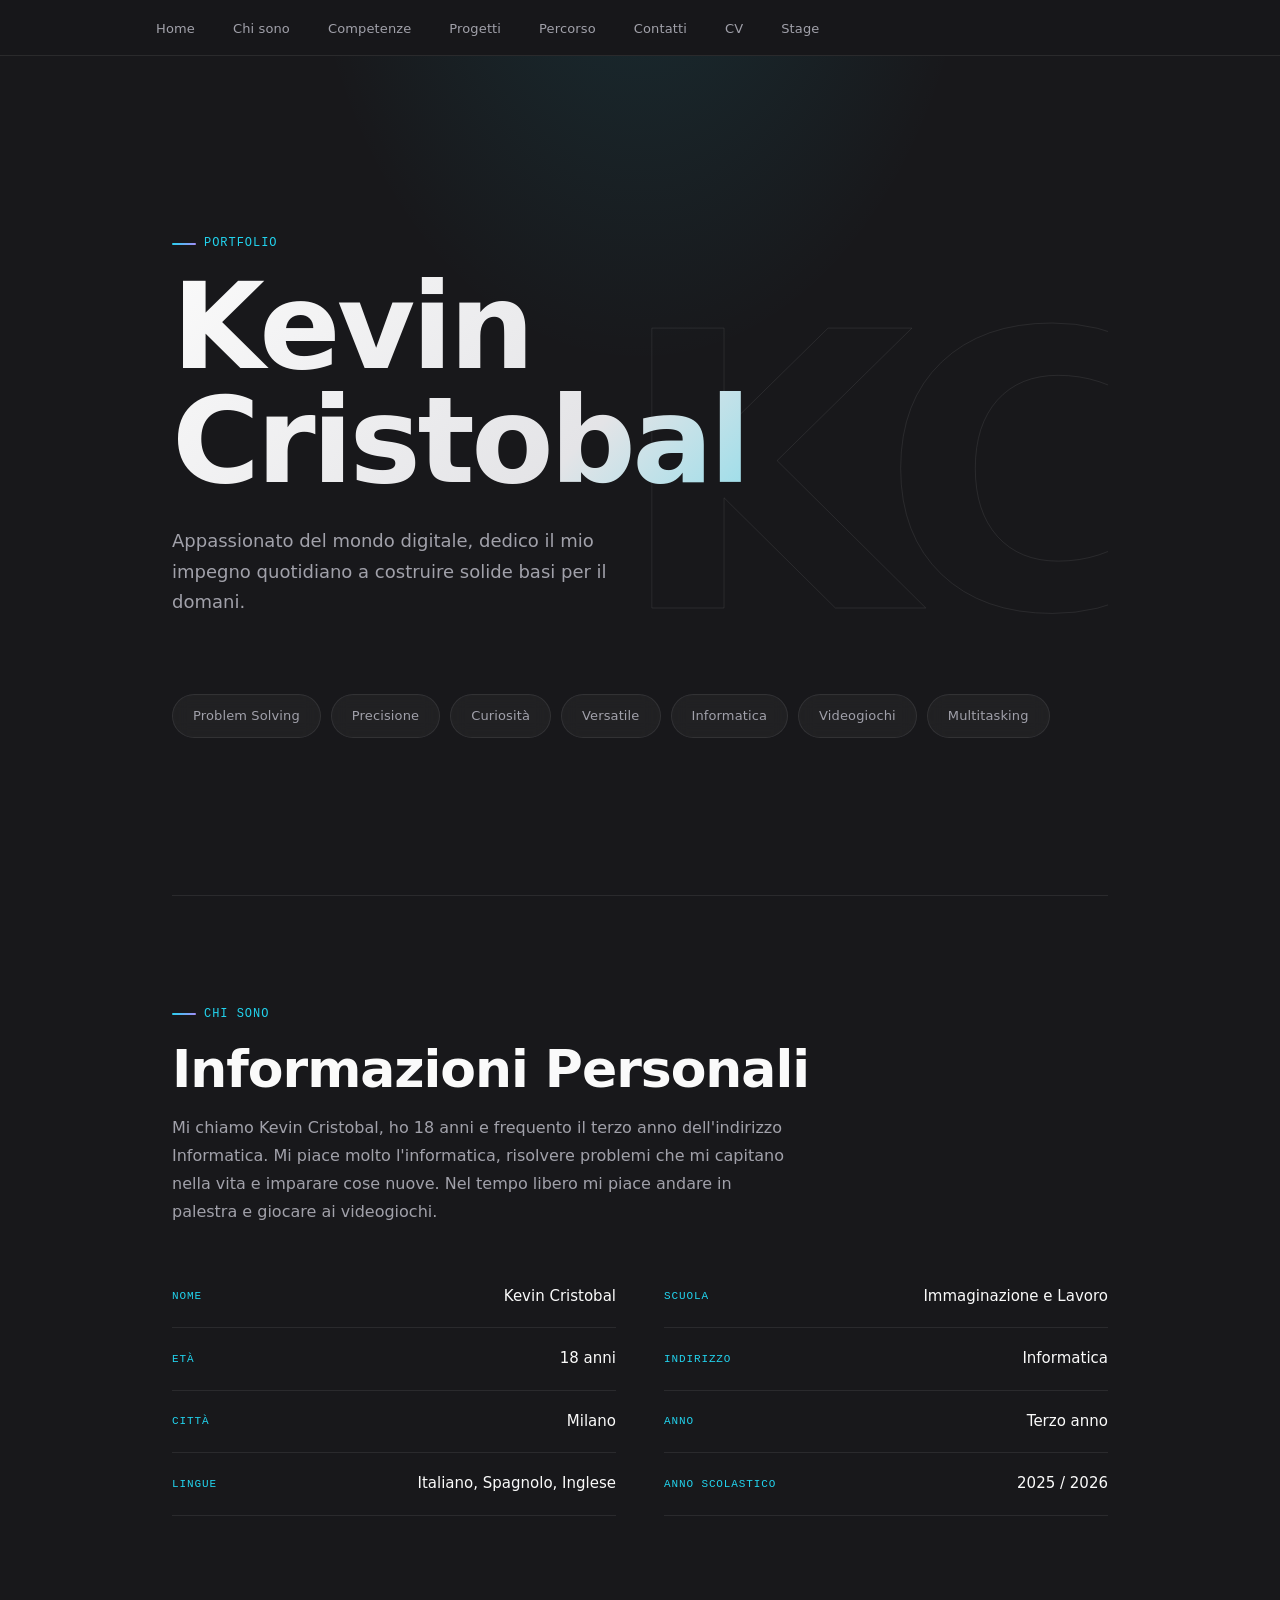
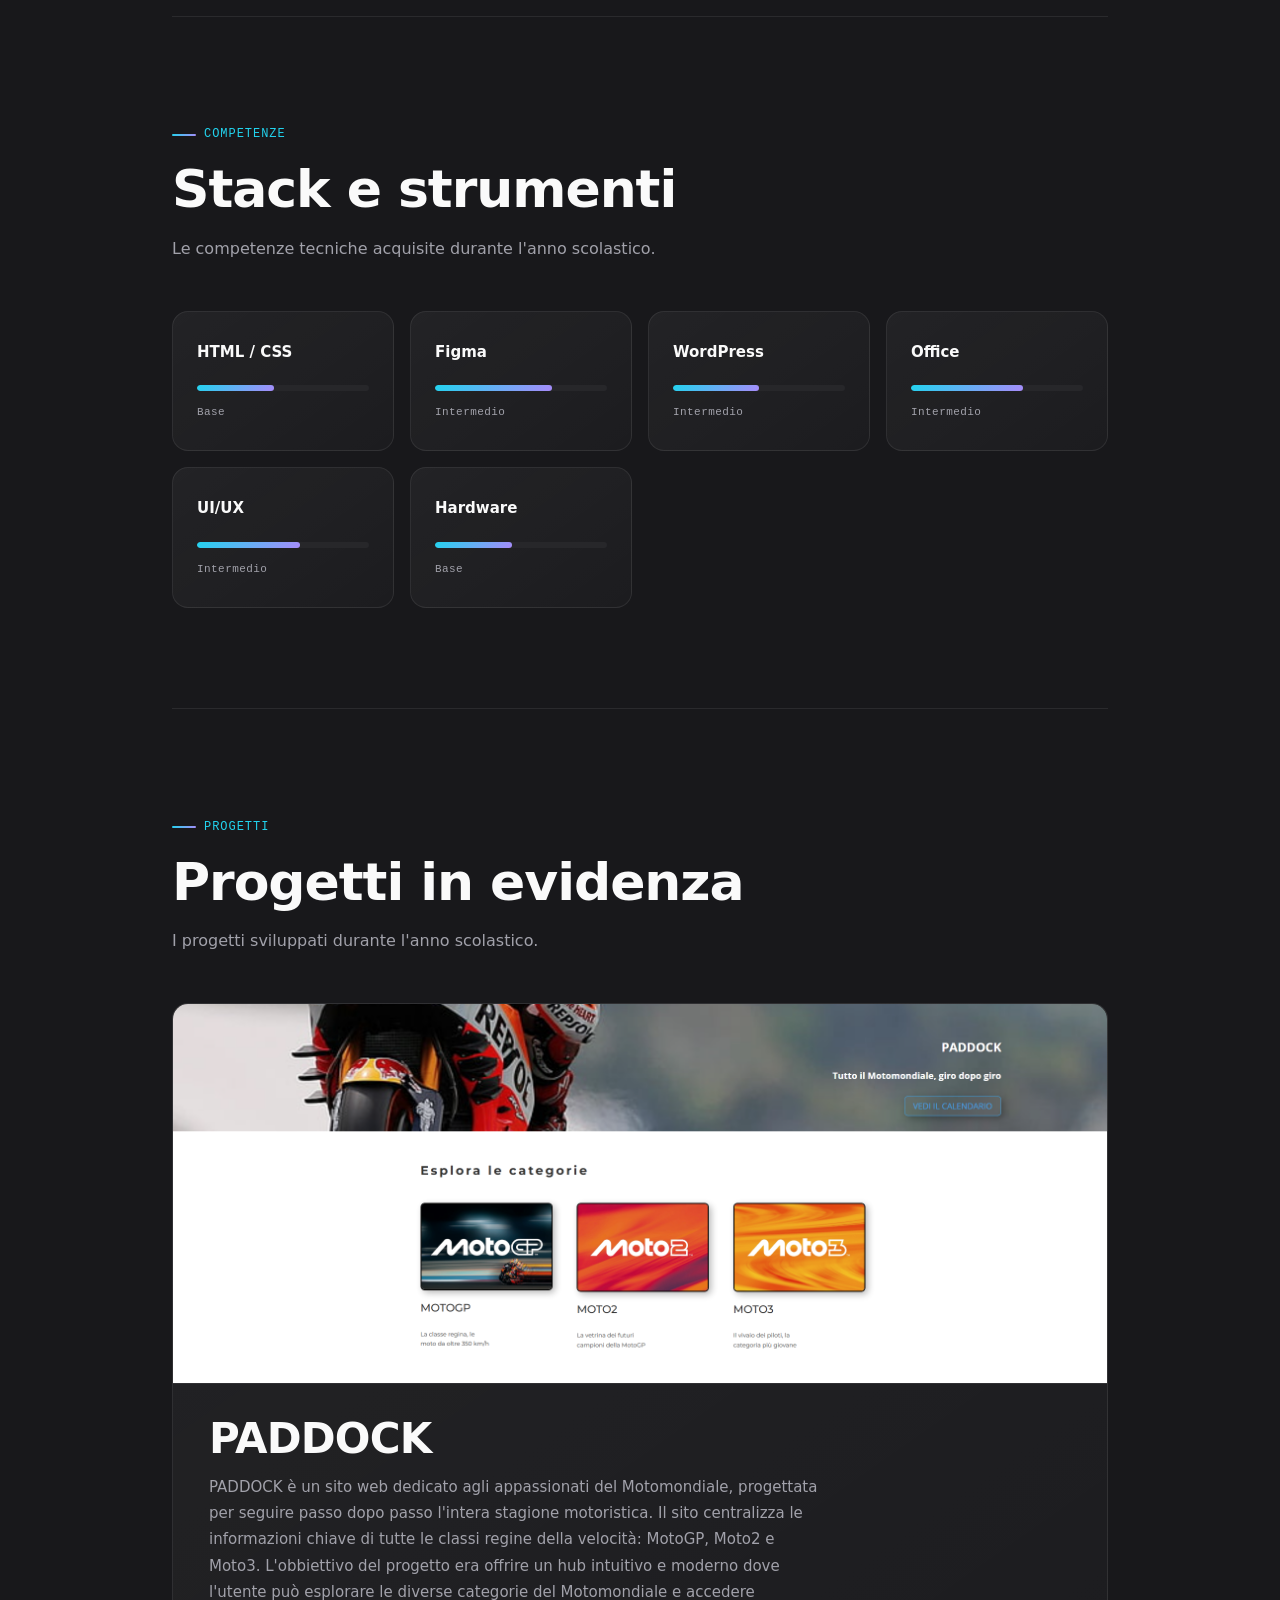
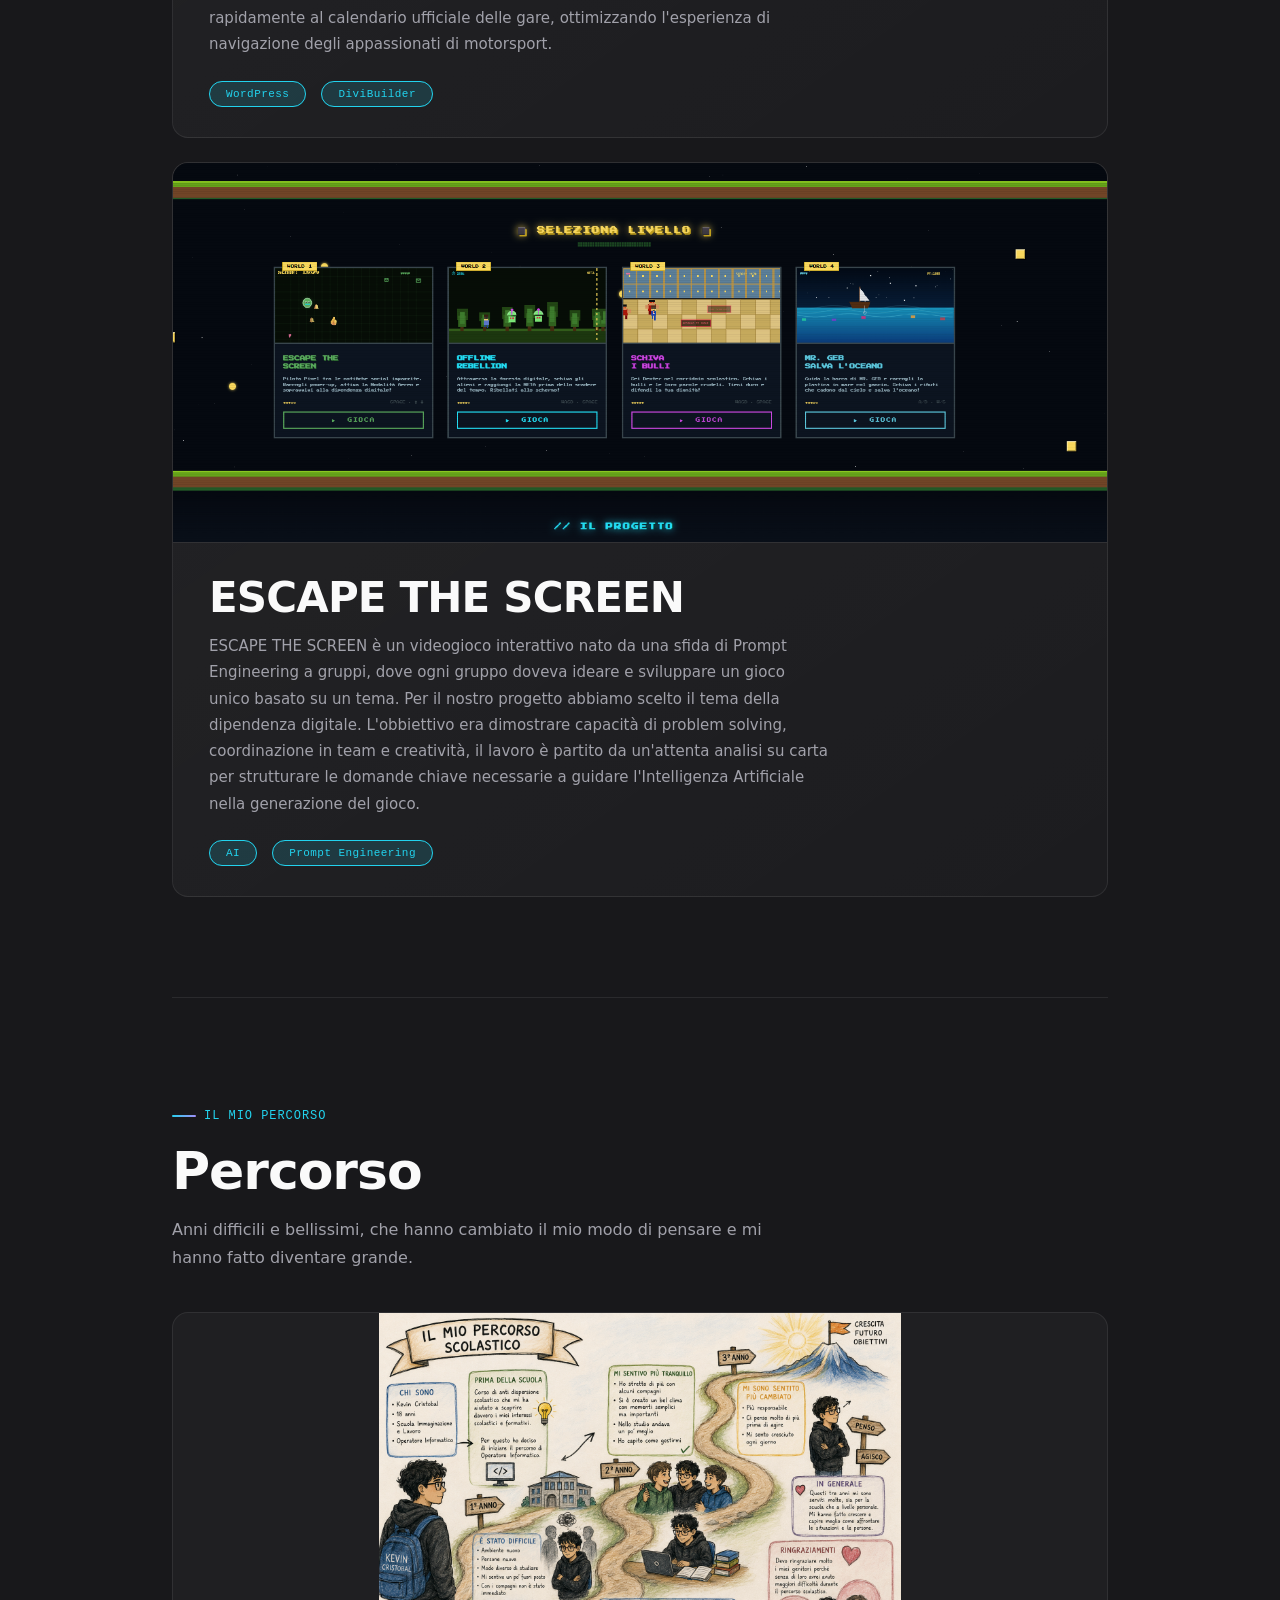
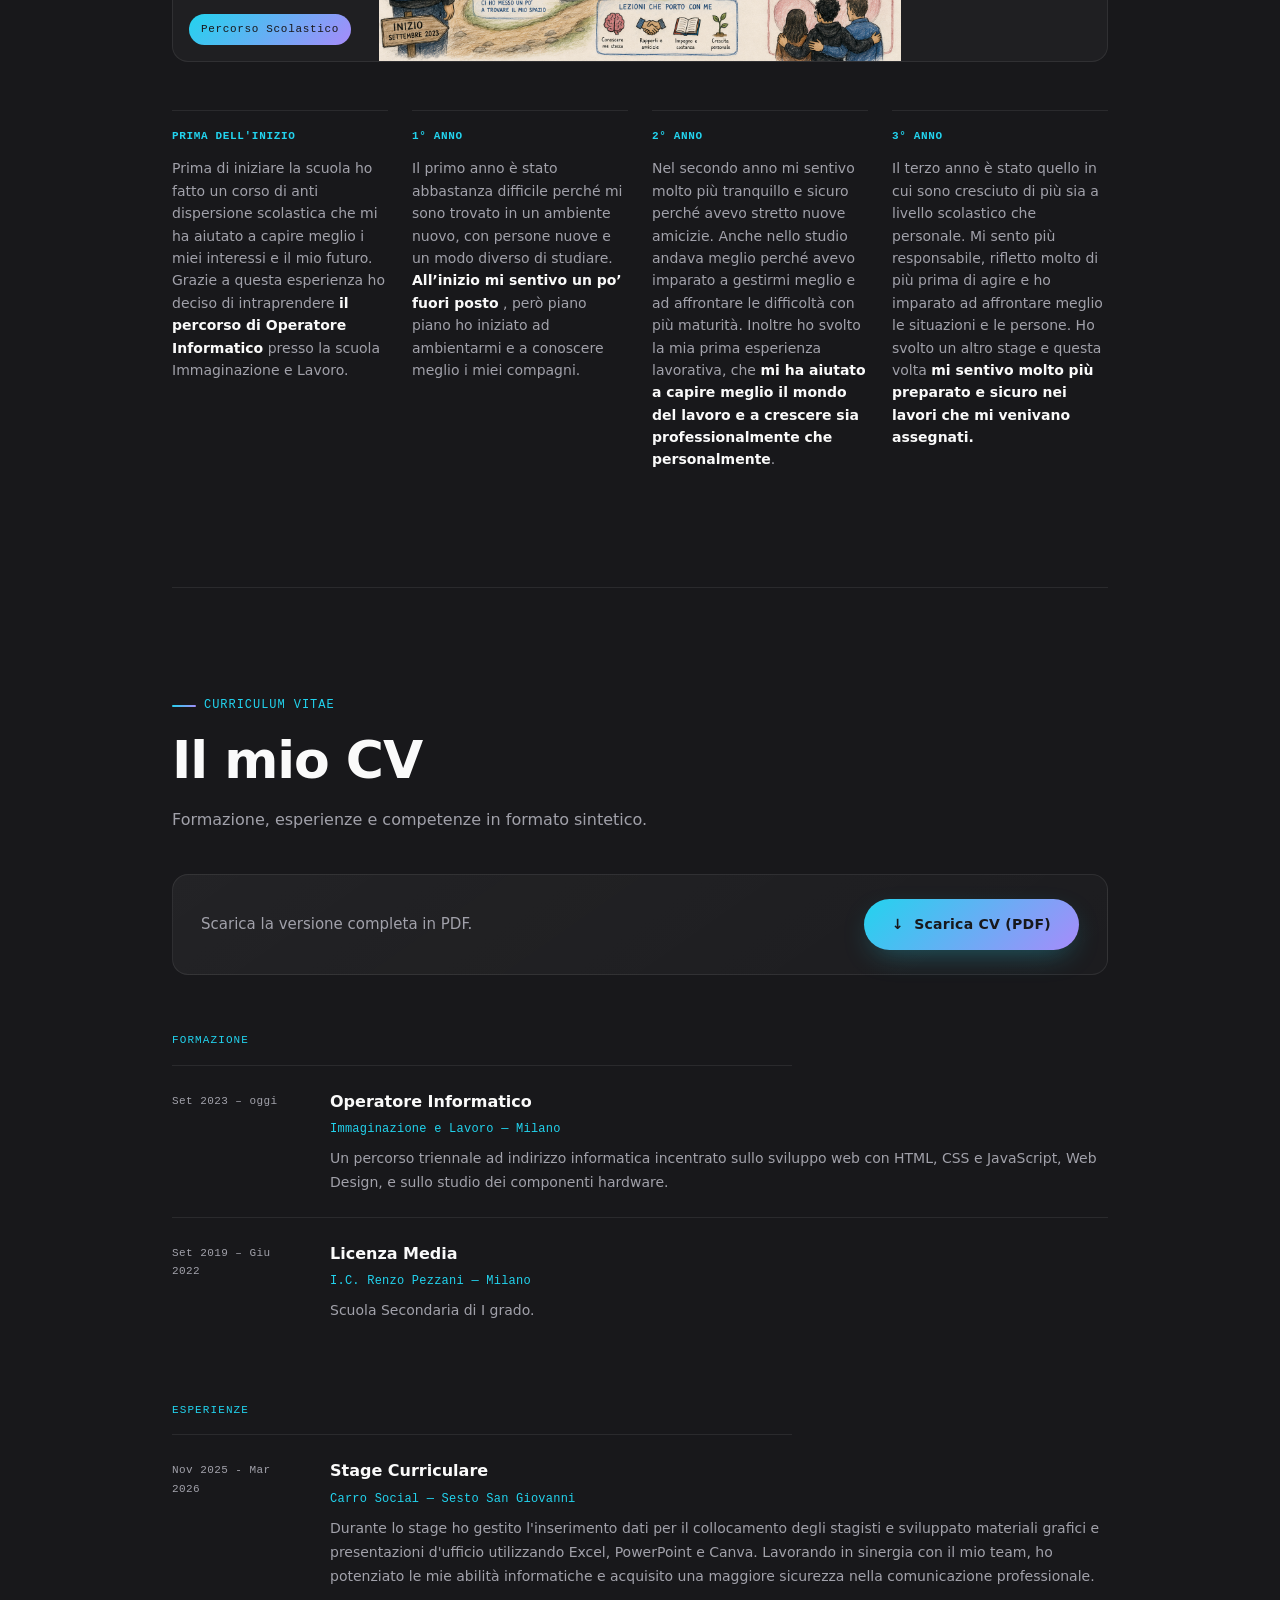
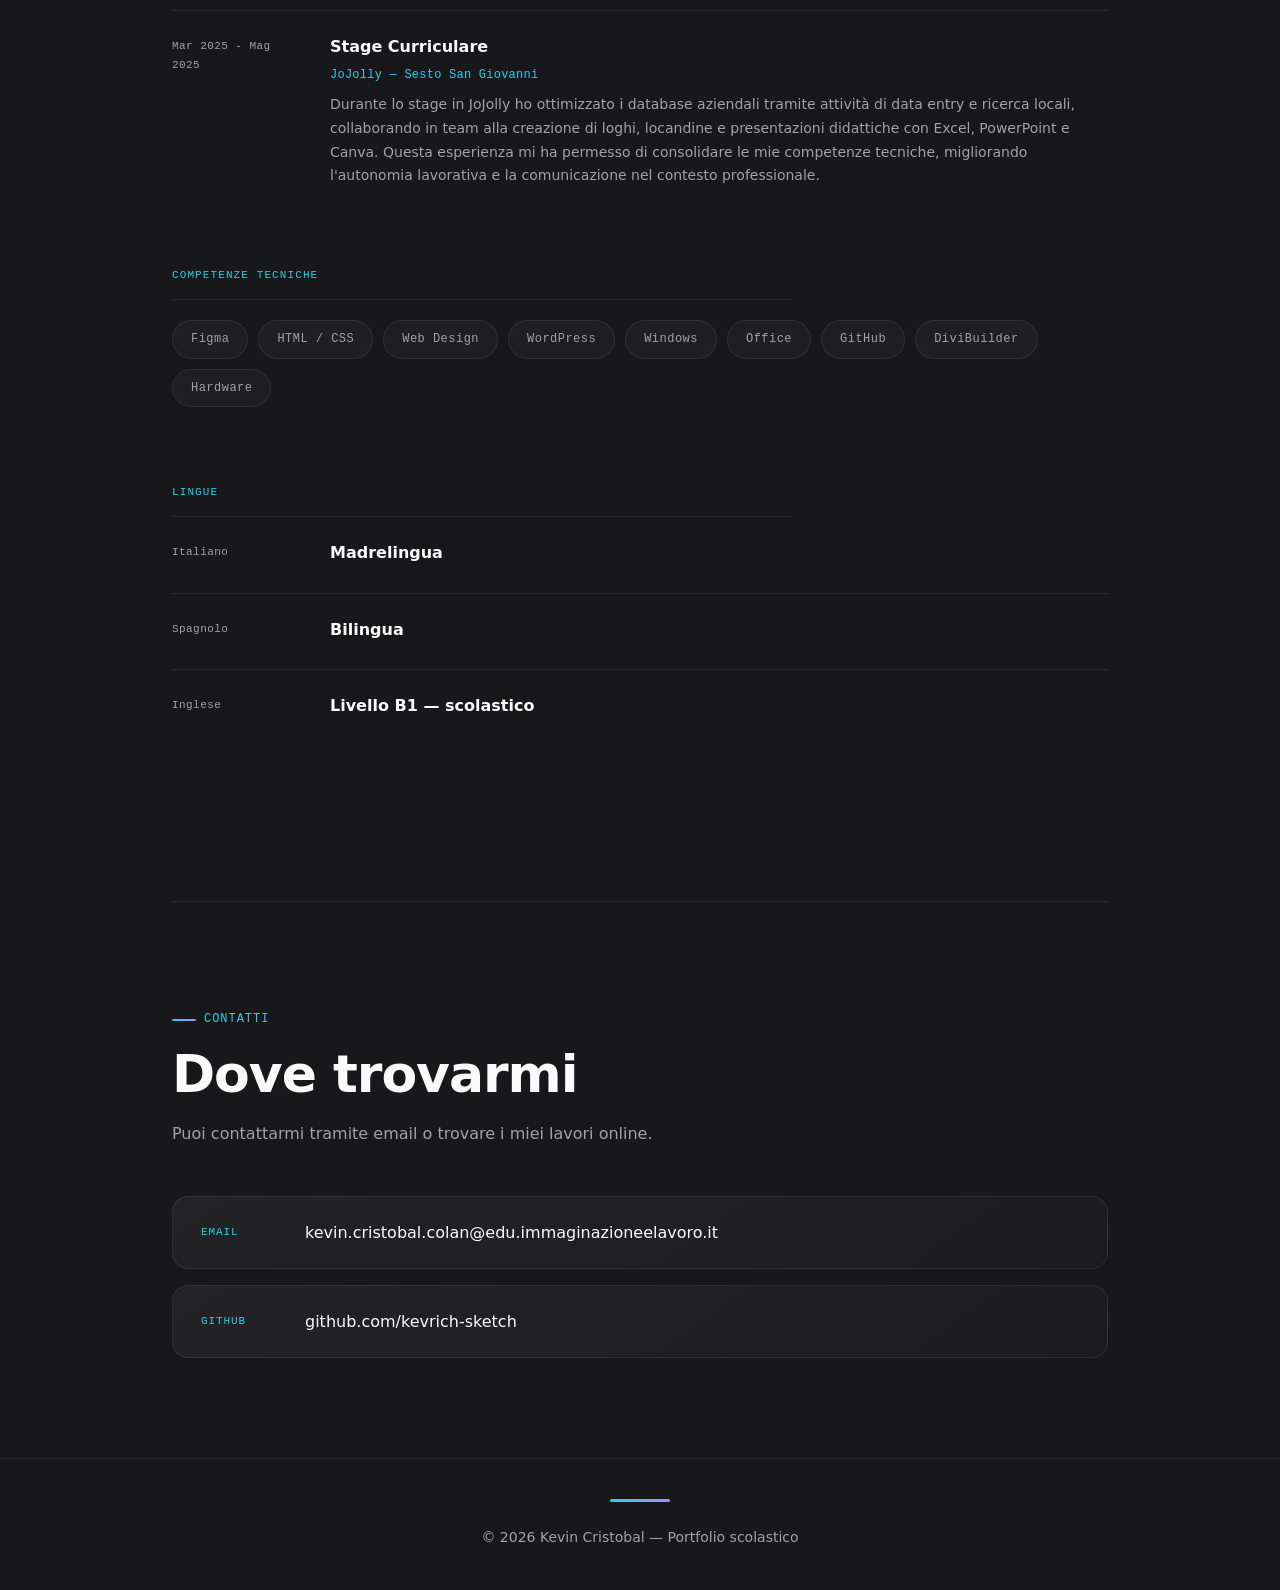
==== commit 13ba8cbd: "s" ====
--- a/index.html
+++ b/index.html
@@ -78,7 +78,7 @@
       <div class="competenze-griglia">
         <div class="competenza-card">
           <h3>HTML / CSS</h3>
-          <div class="barra-contenitore"><div class="barra" style="width: 40%"></div></div>
+          <div class="barra-contenitore"><div class="barra" style="width: 45%"></div></div>
           <p class="livello-label">Base</p>
         </div>
         <div class="competenza-card">
@@ -103,7 +103,7 @@
         </div>
         <div class="competenza-card">
           <h3>Hardware</h3>
-          <div class="barra-contenitore"><div class="barra" style="width: 5%"></div></div>
+          <div class="barra-contenitore"><div class="barra" style="width: 45%"></div></div>
           <p class="livello-label">Base</p>
         </div>
       </div>
@@ -250,6 +250,7 @@
           <span class="cv-skill">Office</span>
           <span class="cv-skill">GitHub</span>
           <span class="cv-skill">DiviBuilder</span>
+          <span class="cv-skill">Hardware</span>
         </div>
       </div>
       <div class="cv-blocco">
